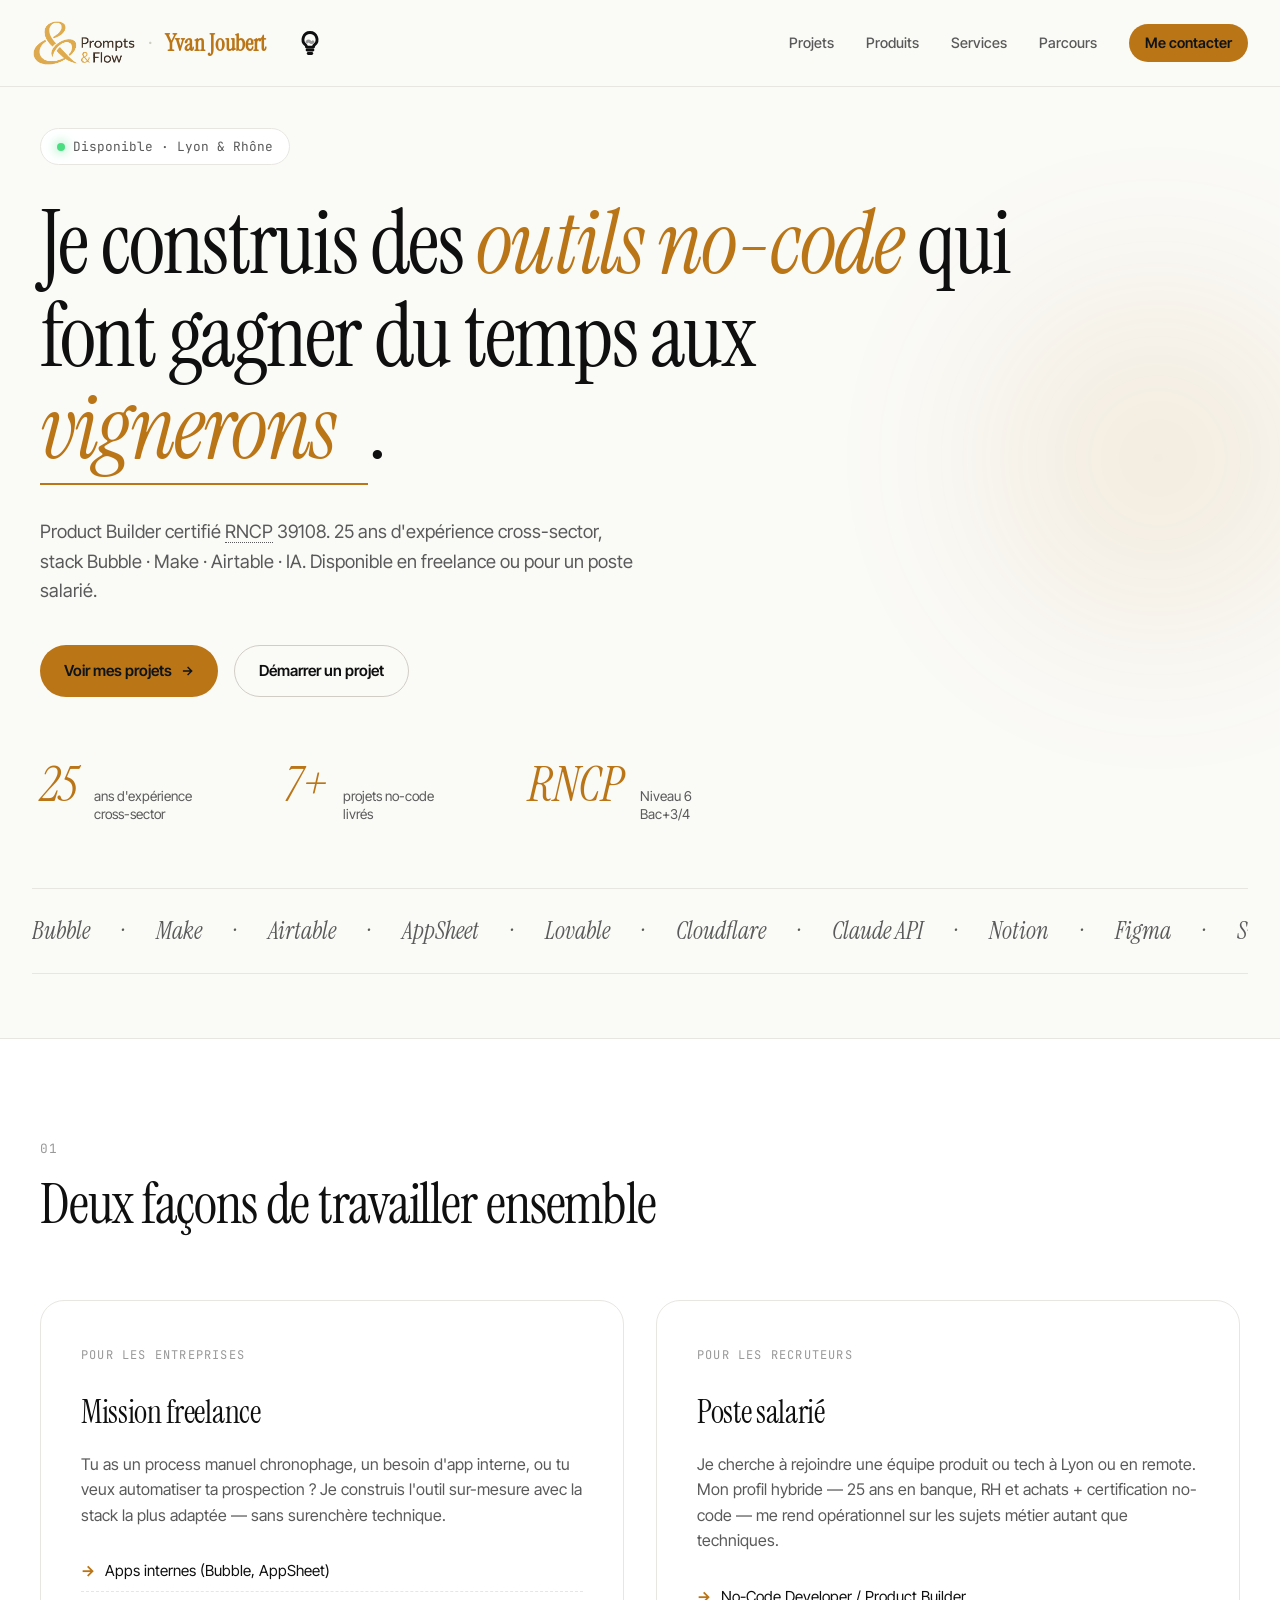
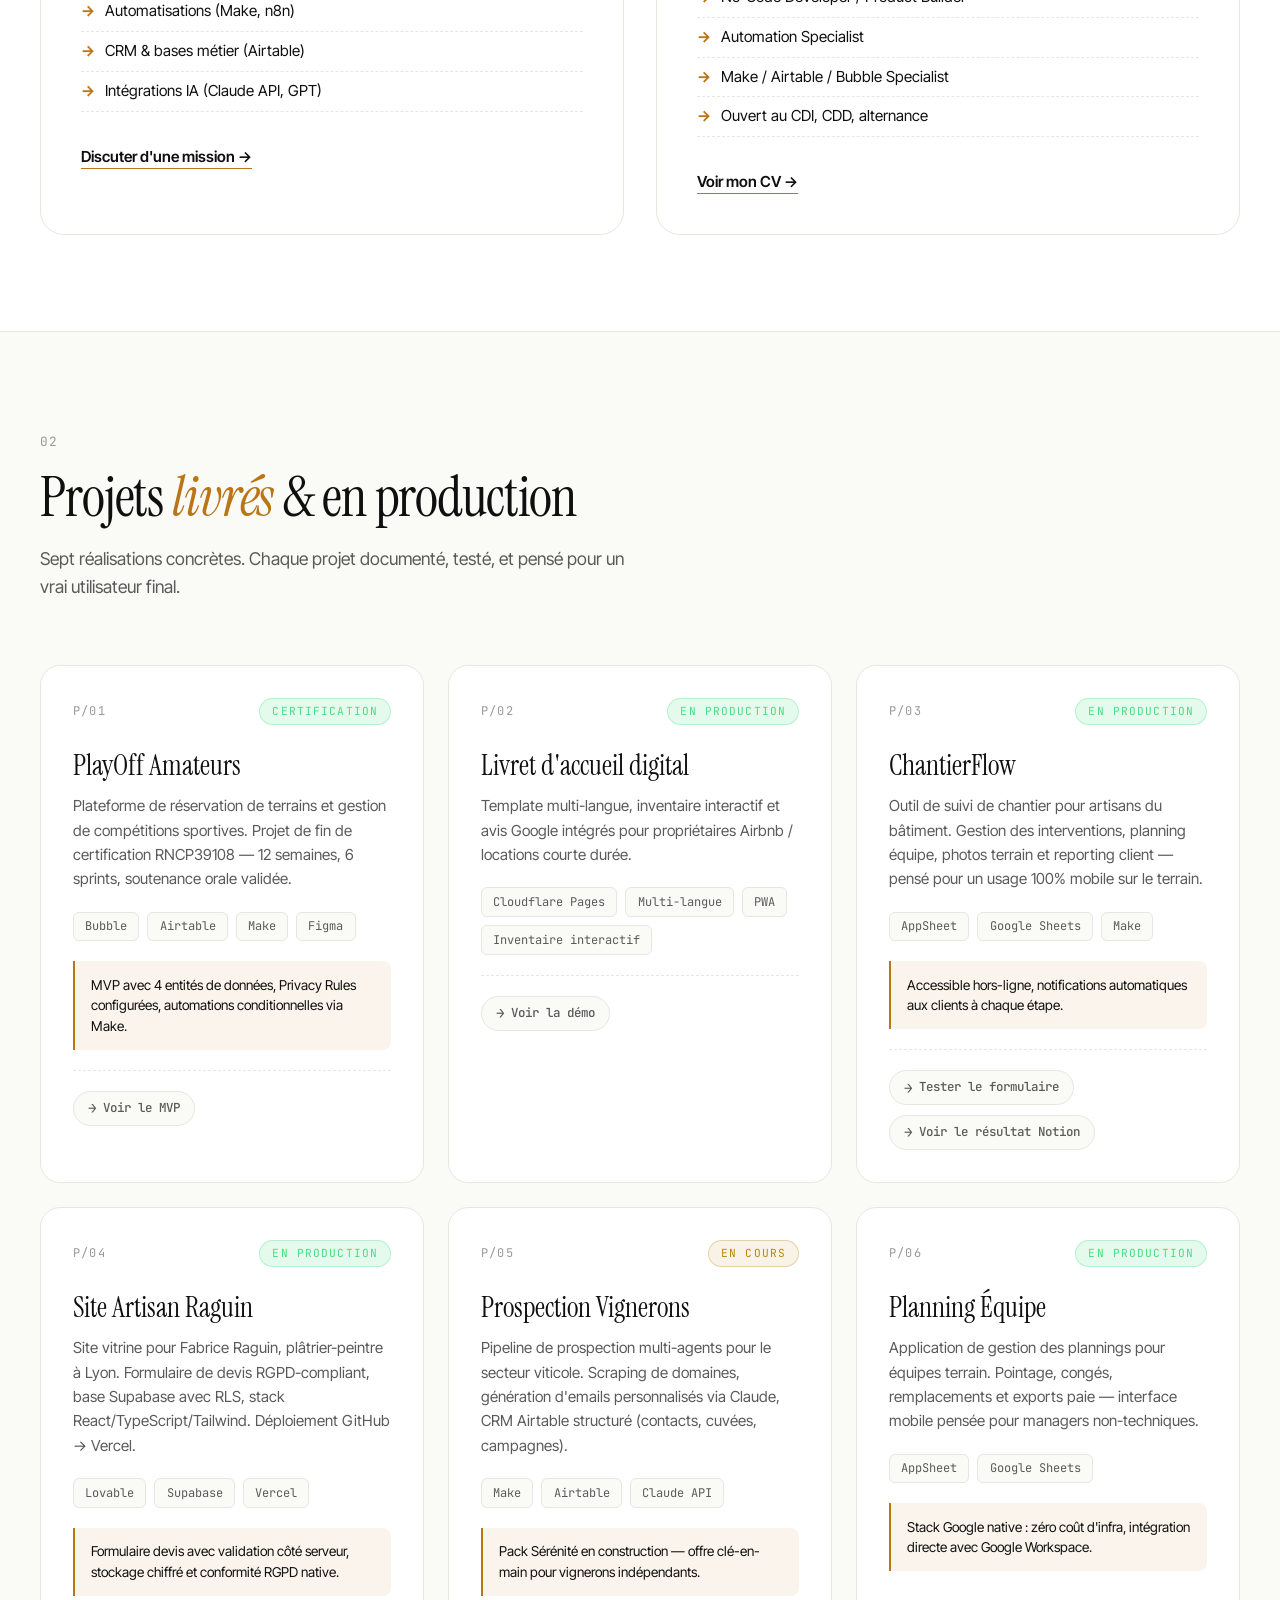
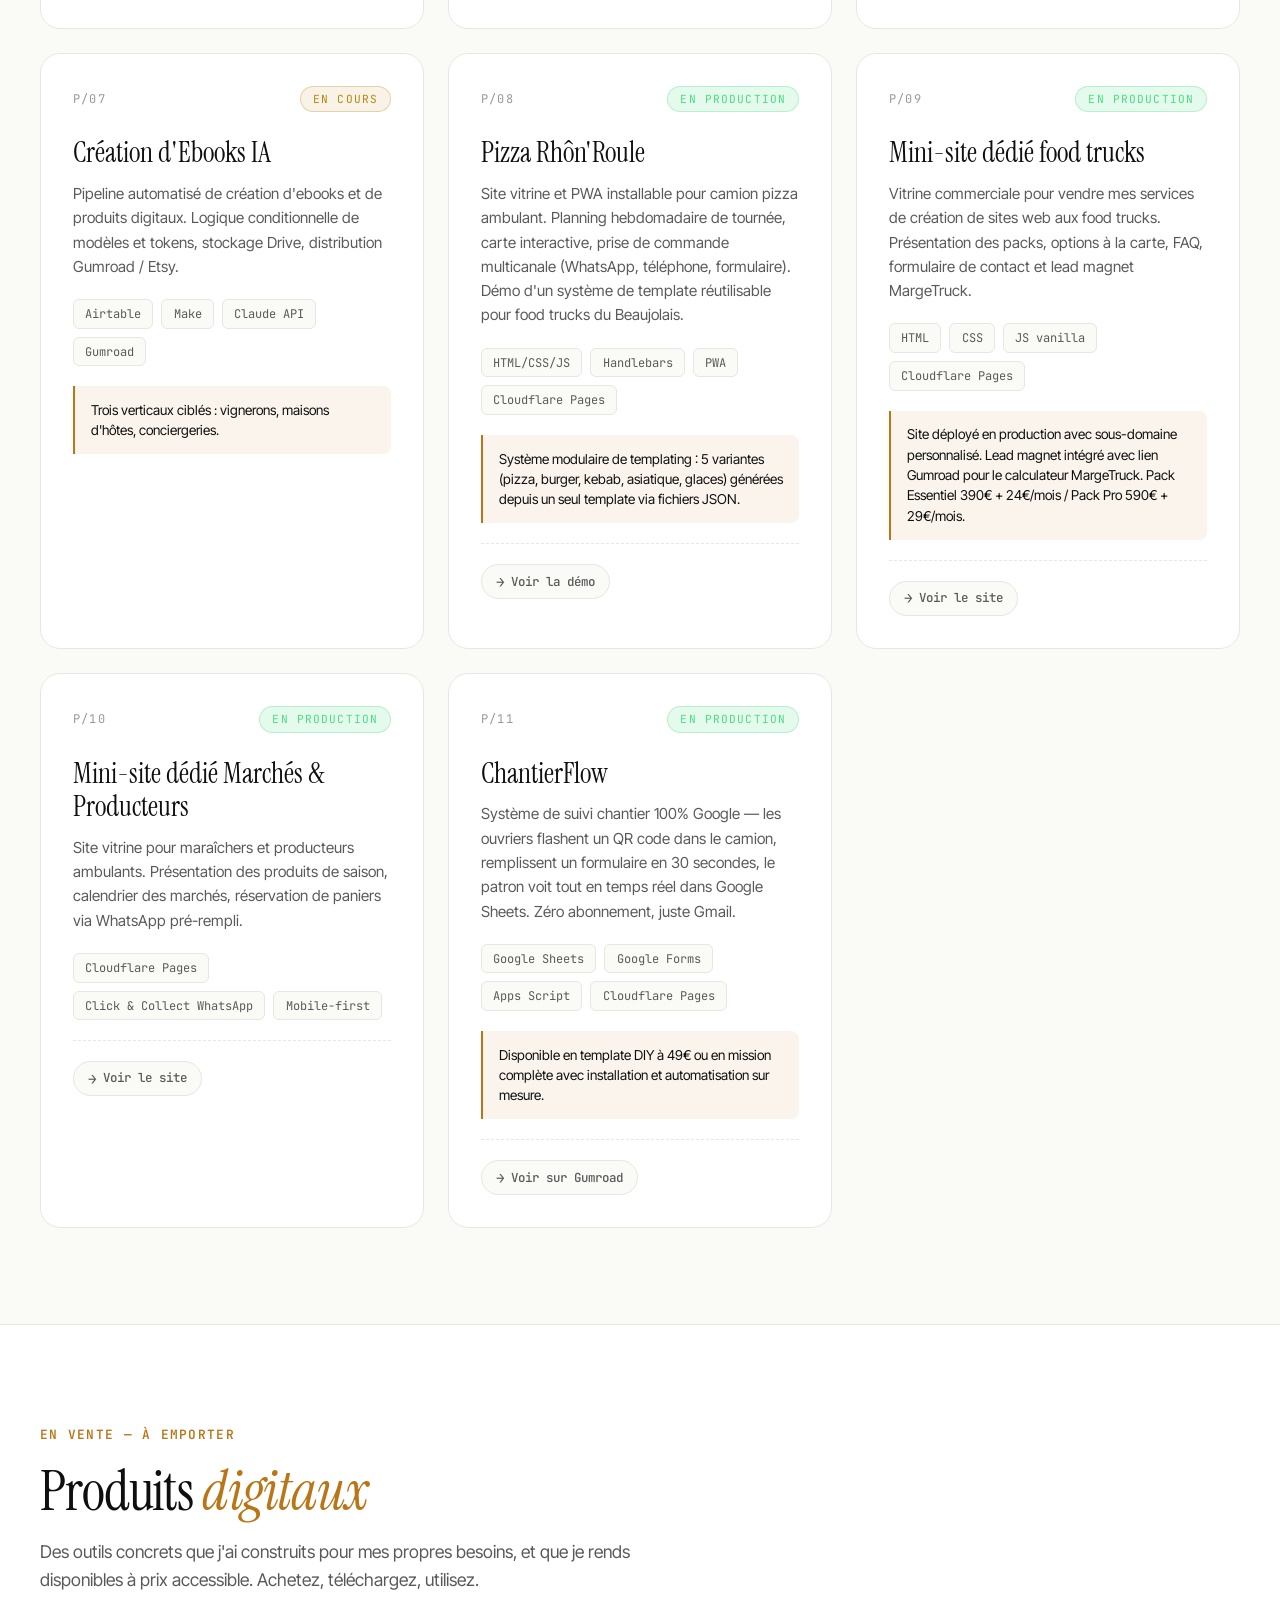
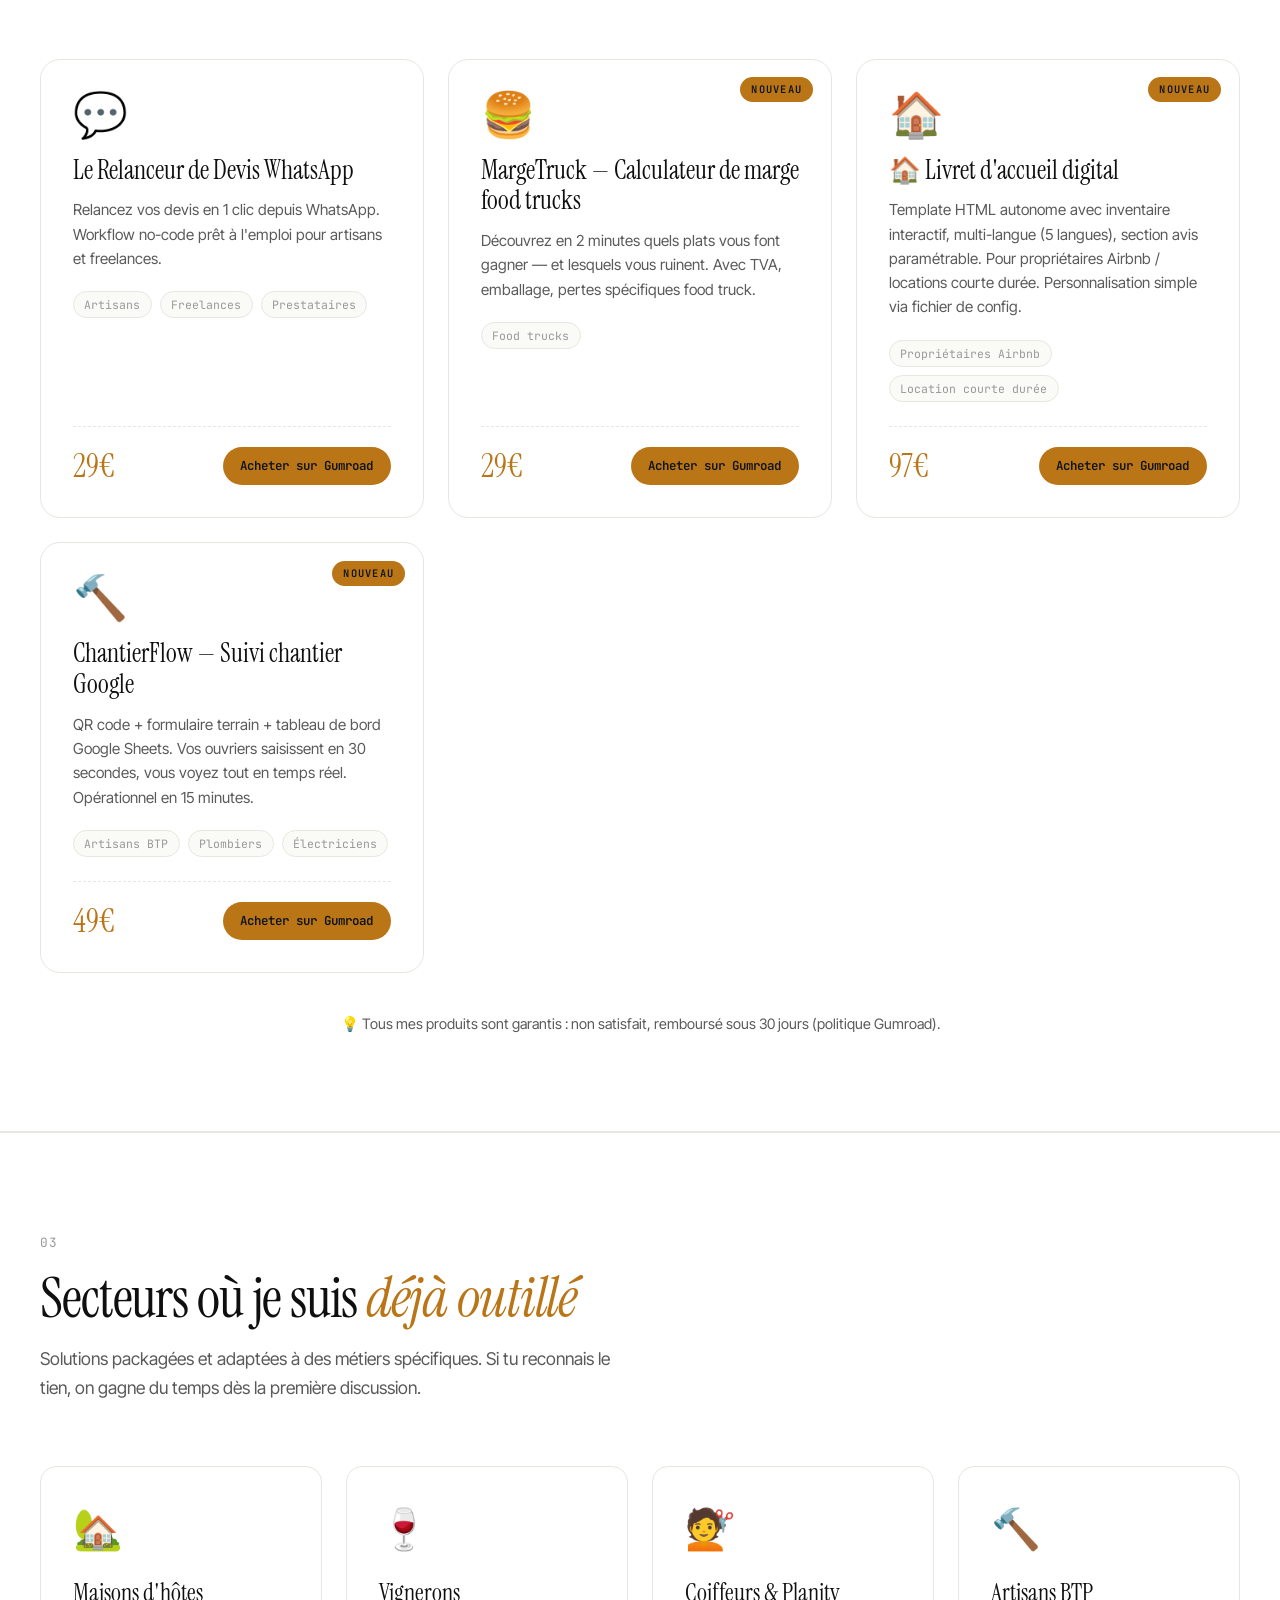
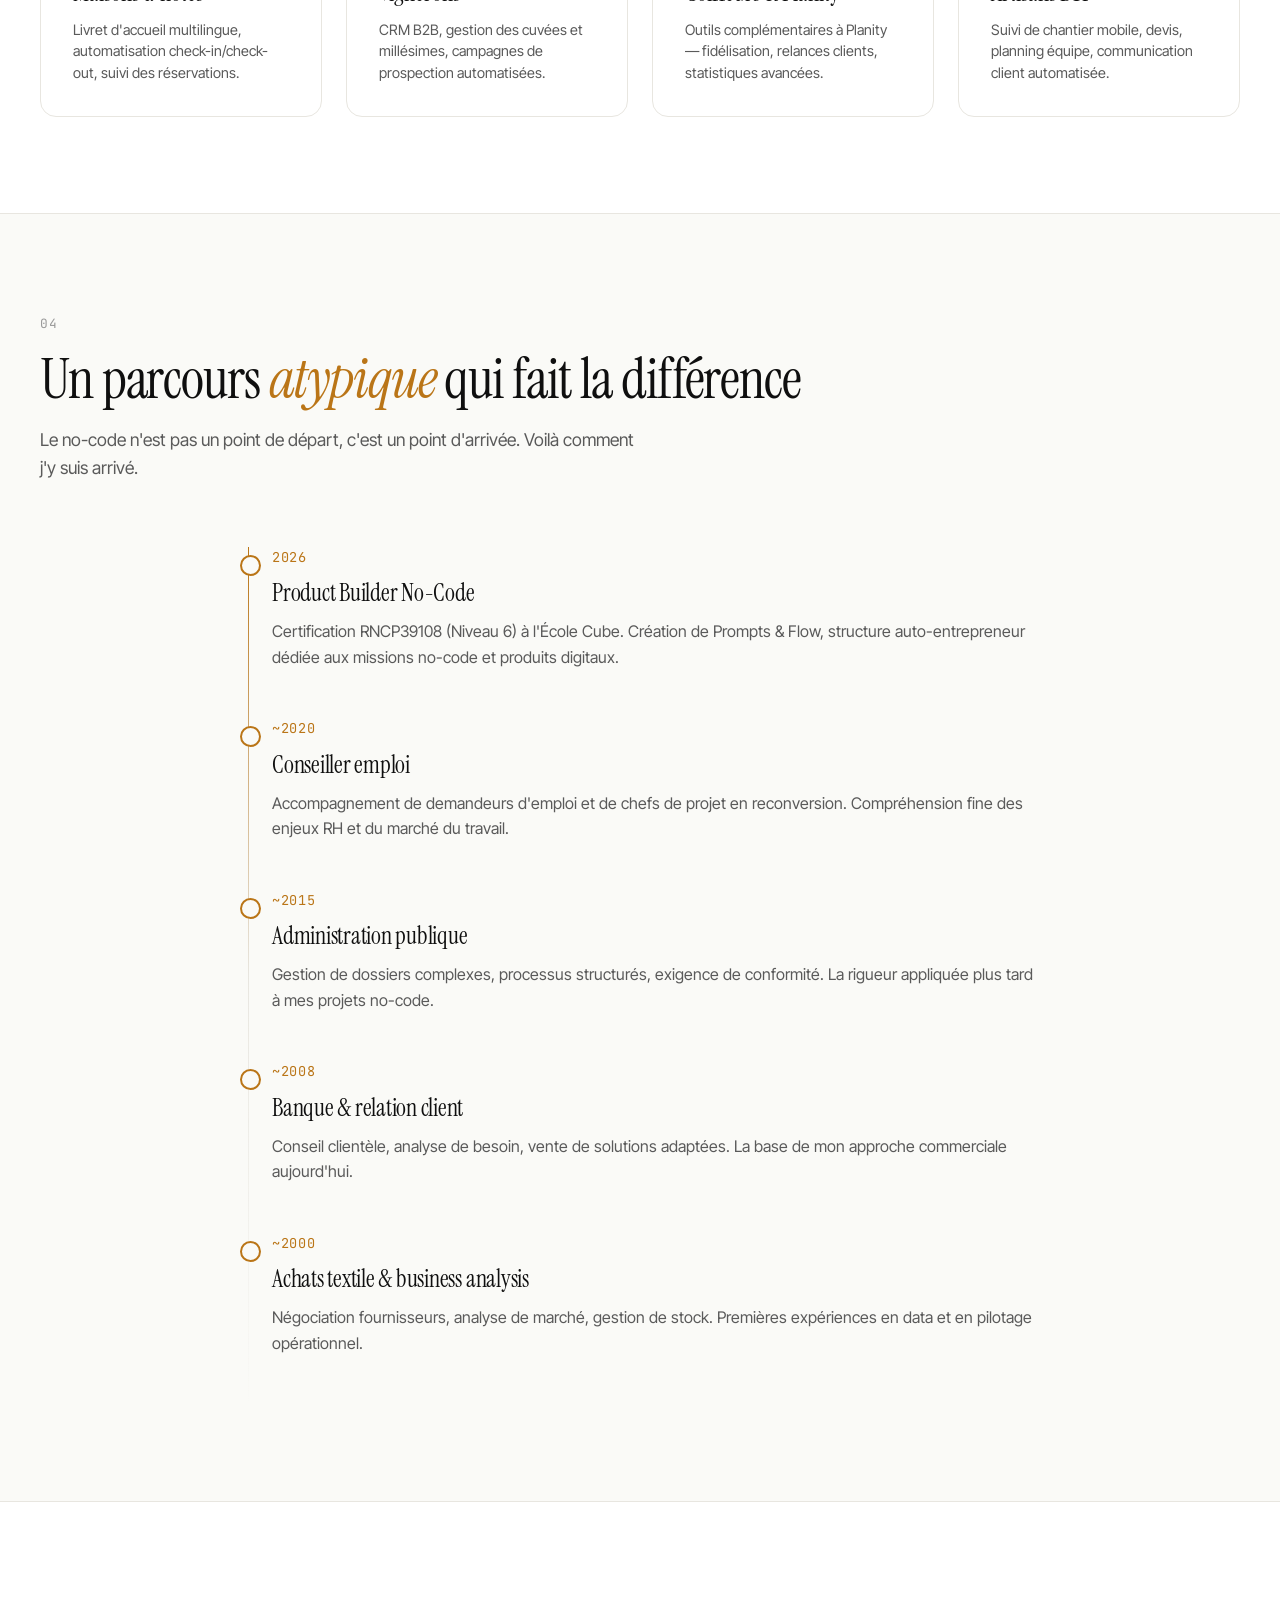
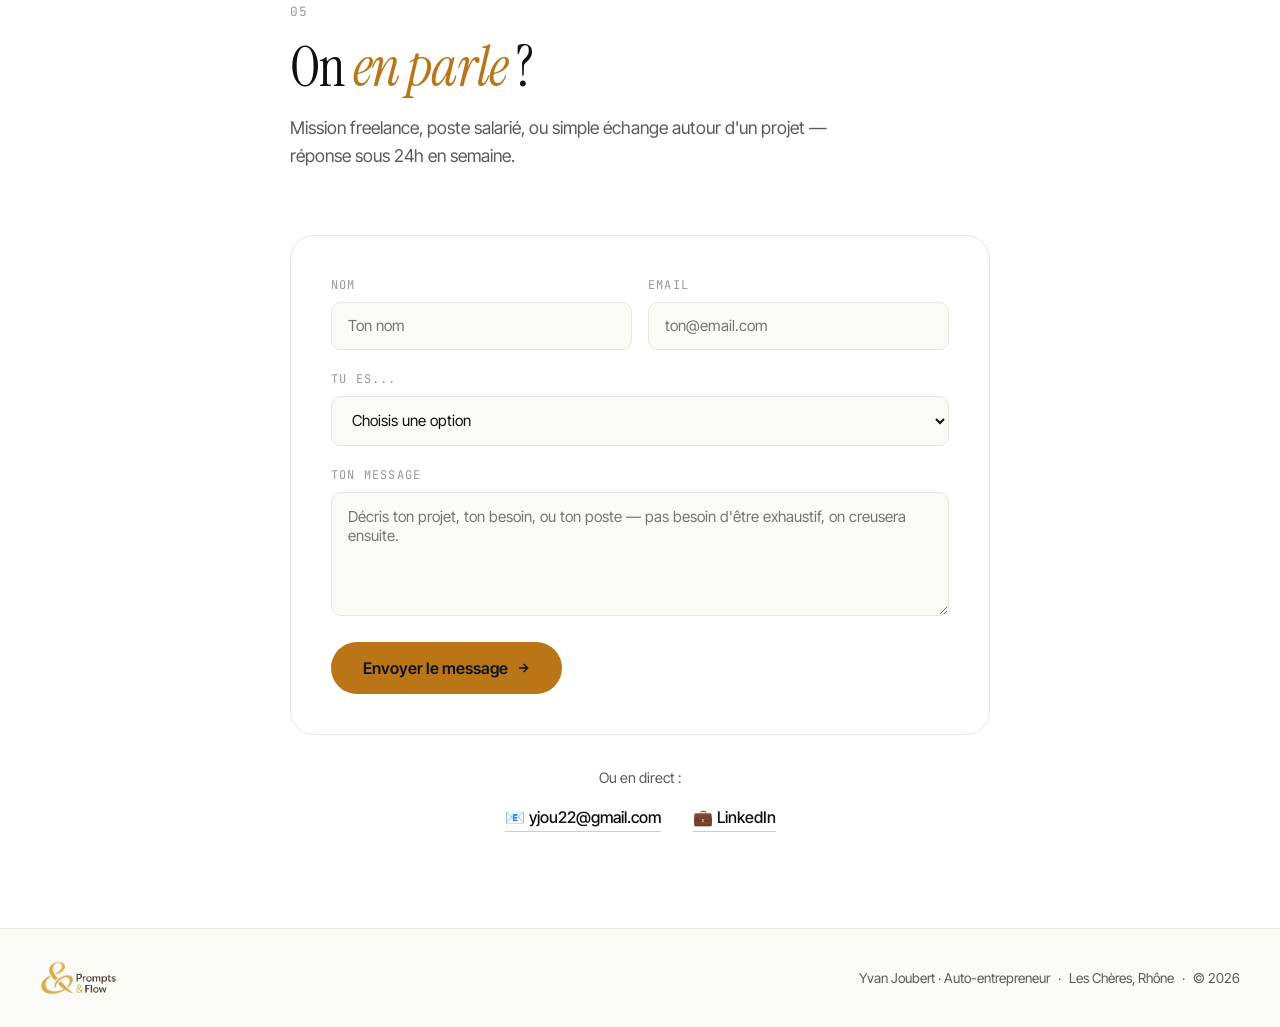
==== index.html @ de0117b7 "Update comment for ChantierFlow template" ====
<!DOCTYPE html>
<html lang="fr" data-theme="dark">
<head>
  <meta charset="UTF-8" />
  <meta name="viewport" content="width=device-width, initial-scale=1.0" />
  <title>Yvan Joubert · Product Builder No-Code · Lyon</title>
  <meta name="description" content="Yvan Joubert, Product Builder No-Code à Lyon. Je construis des outils sur-mesure avec Bubble, Make, Airtable et IA pour les indépendants, maisons d'hôtes, vignerons et coiffeurs. Disponible en freelance ou pour un poste salarié." />
  <meta name="keywords" content="no-code, no code, Lyon, freelance, Bubble, Make, Airtable, AppSheet, automatisation, product builder, Yvan Joubert, Prompts and Flow" />
  <meta name="author" content="Yvan Joubert" />
  <link rel="canonical" href="https://promptsandflow.com/" />

  <!-- Open Graph -->
  <meta property="og:title" content="Yvan Joubert · Product Builder No-Code · Lyon" />
  <meta property="og:description" content="Je construis des outils sur-mesure pour automatiser ton activité. Bubble, Make, Airtable, IA. Disponible à Lyon." />
  <meta property="og:type" content="website" />
  <meta property="og:url" content="https://promptsandflow.com/" />
  <meta property="og:locale" content="fr_FR" />

  <!-- Twitter Card -->
  <meta name="twitter:card" content="summary_large_image" />
  <meta name="twitter:title" content="Yvan Joubert · Product Builder No-Code" />
  <meta name="twitter:description" content="Outils sur-mesure no-code pour indépendants et PME. Lyon." />

  <!-- Favicon -->
  <link rel="icon" type="image/png" sizes="32x32" href="images/logos/favicon-32.png?v=20260609-2" />
  <link rel="icon" type="image/png" sizes="16x16" href="images/logos/favicon-16.png?v=20260609-2" />
  <link rel="apple-touch-icon" sizes="180x180" href="images/logos/favicon-180.png?v=20260609-2" />

  <!-- Fonts -->
  <link rel="preconnect" href="https://fonts.googleapis.com" />
  <link rel="preconnect" href="https://fonts.gstatic.com" crossorigin />
  <link href="https://fonts.googleapis.com/css2?family=Instrument+Serif:ital@0;1&family=Inter+Tight:wght@400;500;600;700;800&family=JetBrains+Mono:wght@400;500&display=swap" rel="stylesheet" />

  <!-- Schema.org structured data -->
  <script type="application/ld+json">
  {
    "@context": "https://schema.org",
    "@type": "Person",
    "name": "Yvan Joubert",
    "jobTitle": "Product Builder No-Code",
    "url": "https://promptsandflow.com",
    "address": {
      "@type": "PostalAddress",
      "addressLocality": "Les Chères",
      "addressRegion": "Rhône",
      "addressCountry": "FR"
    },
    "knowsAbout": ["No-code", "Bubble", "Make", "Airtable", "AppSheet", "Automatisation", "IA"],
    "worksFor": {
      "@type": "Organization",
      "name": "Prompts & Flow"
    }
  }
  </script>

  <link rel="stylesheet" href="styles.css?v=20260609-3" />
  <meta name="google-site-verification" content="iPtJjj0gyrvJUyJqYyPFgoODnZs7n_iYqDgCiWMfbYY" />

  <!-- Cloudflare Web Analytics --><script defer src='https://static.cloudflareinsights.com/beacon.min.js' data-cf-beacon='{"token": "6bfe361a2c0a48168dabe4ed0a0cc688"}'></script><!-- End Cloudflare Web Analytics -->
</head>
<body>
  <!-- Navigation -->
  <nav class="nav">
    <div class="nav-left">
      <a href="/" class="nav-logo" aria-label="Prompts &amp; Flow — accueil">
        <img src="images/logos/logo-header-dark.png?v=20260609-2" class="logo-img logo-dark" alt="Prompts &amp; Flow" width="394" height="175" />
        <img src="images/logos/logo-header-light.png?v=20260609-2" class="logo-img logo-light" alt="Prompts &amp; Flow" width="393" height="174" />
      </a>
      <span class="nav-sep" aria-hidden="true">·</span>
      <span class="nav-name">Yvan Joubert</span>
      <button class="theme-toggle" id="themeToggle" role="switch" aria-label="Basculer thème clair/sombre">
        <svg class="icon-bulb" width="28" height="28" viewBox="0 0 24 24" fill="none" stroke="currentColor" stroke-width="2.5" stroke-linecap="round" stroke-linejoin="round">
          <path d="M12 3a6 6 0 0 0-3.8 10.65c.5.42.8 1.02.8 1.65v.2h6v-.2c0-.63.3-1.23.8-1.65A6 6 0 0 0 12 3Z"/>
          <path class="bulb-filament" d="M9.5 11c.7-.9 1.6-.9 2.5 0s1.8.9 2.5 0"/>
          <line x1="9.5" y1="18" x2="14.5" y2="18"/>
          <line x1="10.5" y1="21" x2="13.5" y2="21"/>
        </svg>
      </button>
    </div>
    <div class="nav-links">
      <a href="#projets">Projets</a>
      <a href="#produits">Produits</a>
      <a href="#services">Services</a>
      <a href="#parcours">Parcours</a>
      <a href="#contact" class="nav-cta"><span class="cta-full">Me contacter</span><span class="cta-short">Contact</span></a>
    </div>
  </nav>

  <!-- HERO -->
  <header class="hero">
    <div class="hero-grid">
      <div class="hero-meta">
        <span class="status-dot"></span>
        <span>Disponible · Lyon &amp; Rhône</span>
      </div>

      <h1 class="hero-title">
        Je construis des <em>outils no-code</em> qui font gagner du temps aux <span class="hero-rotate" id="heroRotate">indépendants</span>.
      </h1>

      <p class="hero-sub">
        Product Builder certifié <abbr title="Répertoire National des Certifications Professionnelles">RNCP</abbr> 39108. 25 ans d'expérience cross-sector, stack Bubble · Make · Airtable · IA. Disponible en freelance ou pour un poste salarié.
      </p>

      <div class="hero-cta">
        <a href="#projets" class="btn btn-primary">
          Voir mes projets
          <svg width="14" height="14" viewBox="0 0 24 24" fill="none" stroke="currentColor" stroke-width="2.5"><path d="M5 12h14M13 5l7 7-7 7"/></svg>
        </a>
        <a href="#contact" class="btn btn-ghost">Démarrer un projet</a>
      </div>

      <div class="hero-stats">
        <div class="stat">
          <div class="stat-num">25</div>
          <div class="stat-label">ans d'expérience<br>cross-sector</div>
        </div>
        <div class="stat">
          <div class="stat-num">7+</div>
          <div class="stat-label">projets no-code<br>livrés</div>
        </div>
        <div class="stat">
          <div class="stat-num">RNCP</div>
          <div class="stat-label">Niveau 6<br>Bac+3/4</div>
        </div>
      </div>
    </div>

    <!-- Marquee de stack -->
    <div class="marquee">
      <div class="marquee-track">
        <span>Bubble</span><span>·</span>
        <span>Make</span><span>·</span>
        <span>Airtable</span><span>·</span>
        <span>AppSheet</span><span>·</span>
        <span>Lovable</span><span>·</span>
        <span>Cloudflare</span><span>·</span>
        <span>Claude API</span><span>·</span>
        <span>Notion</span><span>·</span>
        <span>Figma</span><span>·</span>
        <span>Supabase</span><span>·</span>
        <span>Bubble</span><span>·</span>
        <span>Make</span><span>·</span>
        <span>Airtable</span><span>·</span>
        <span>AppSheet</span><span>·</span>
        <span>Lovable</span><span>·</span>
        <span>Cloudflare</span><span>·</span>
        <span>Claude API</span><span>·</span>
        <span>Notion</span><span>·</span>
      </div>
    </div>
  </header>

  <!-- SERVICES -->
  <section class="services" id="services">
    <div class="section-header">
      <span class="section-num">01</span>
      <h2 class="section-title">Deux façons de travailler ensemble</h2>
    </div>

    <div class="services-grid">
      <article class="service-card">
        <div class="service-tag">Pour les entreprises</div>
        <h3>Mission freelance</h3>
        <p>Tu as un process manuel chronophage, un besoin d'app interne, ou tu veux automatiser ta prospection ? Je construis l'outil sur-mesure avec la stack la plus adaptée — sans surenchère technique.</p>
        <ul class="service-list">
          <li>Apps internes (Bubble, AppSheet)</li>
          <li>Automatisations (Make, n8n)</li>
          <li>CRM &amp; bases métier (Airtable)</li>
          <li>Intégrations IA (Claude API, GPT)</li>
        </ul>
        <a href="#contact" class="service-link">Discuter d'une mission →</a>
      </article>

      <article class="service-card">
        <div class="service-tag">Pour les recruteurs</div>
        <h3>Poste salarié</h3>
        <p>Je cherche à rejoindre une équipe produit ou tech à Lyon ou en remote. Mon profil hybride — 25 ans en banque, RH et achats + certification no-code — me rend opérationnel sur les sujets métier autant que techniques.</p>
        <ul class="service-list">
          <li>No-Code Developer / Product Builder</li>
          <li>Automation Specialist</li>
          <li>Make / Airtable / Bubble Specialist</li>
          <li>Ouvert au CDI, CDD, alternance</li>
        </ul>
        <a href="cv-yvan-joubert.pdf" target="_blank" rel="noopener" class="service-link">Voir mon CV →</a>
      </article>
    </div>
  </section>

  <!-- PROJETS -->
  <section class="projects" id="projets">
    <div class="section-header">
      <span class="section-num">02</span>
      <h2 class="section-title">Projets <em>livrés</em> &amp; en production</h2>
      <p class="section-sub">Sept réalisations concrètes. Chaque projet documenté, testé, et pensé pour un vrai utilisateur final.</p>
    </div>

    <div class="projects-grid">
      <!-- PlayOff -->
      <article class="project" id="playoff">
        <div class="project-meta">
          <span class="project-num">P/01</span>
          <span class="project-status status-live">Certification</span>
        </div>
        <h3 class="project-title">PlayOff Amateurs</h3>
        <p class="project-desc">Plateforme de réservation de terrains et gestion de compétitions sportives. Projet de fin de certification RNCP39108 — 12 semaines, 6 sprints, soutenance orale validée.</p>
        <div class="project-stack">
          <span>Bubble</span>
          <span>Airtable</span>
          <span>Make</span>
          <span>Figma</span>
        </div>
        <div class="project-highlight">
          MVP avec 4 entités de données, Privacy Rules configurées, automations conditionnelles via Make.
        </div>
        <div class="project-actions">
          <a href="https://poa-43134.bubbleapps.io/version-test/poa_home_location_terrains" target="_blank" rel="noopener" class="project-cta">
            <span class="project-cta-arrow">→</span> Voir le MVP
          </a>
        </div>
      </article>

      <!-- Livret -->
      <article class="project" id="livret">
        <div class="project-meta">
          <span class="project-num">P/02</span>
          <span class="project-status status-live">En production</span>
        </div>
        <h3 class="project-title">Livret d'accueil digital</h3>
        <p class="project-desc">Template multi-langue, inventaire interactif et avis Google intégrés pour propriétaires Airbnb / locations courte durée.</p>
        <div class="project-stack">
          <span>Cloudflare Pages</span>
          <span>Multi-langue</span>
          <span>PWA</span>
          <span>Inventaire interactif</span>
        </div>
        <div class="project-actions">
          <a href="https://livret-prompts-and-flow.pages.dev" target="_blank" rel="noopener" class="project-cta">
            <span class="project-cta-arrow">→</span> Voir la démo
          </a>
        </div>
      </article>

      <!-- ChantierFlow -->
      <article class="project" id="chantierflow">
        <div class="project-meta">
          <span class="project-num">P/03</span>
          <span class="project-status status-live">En production</span>
        </div>
        <h3 class="project-title">ChantierFlow</h3>
        <p class="project-desc">Outil de suivi de chantier pour artisans du bâtiment. Gestion des interventions, planning équipe, photos terrain et reporting client — pensé pour un usage 100% mobile sur le terrain.</p>
        <div class="project-stack">
          <span>AppSheet</span>
          <span>Google Sheets</span>
          <span>Make</span>
        </div>
        <div class="project-highlight">
          Accessible hors-ligne, notifications automatiques aux clients à chaque étape.
        </div>
        <div class="project-actions">
          <a href="https://chantier-gestion-v1.pages.dev/" target="_blank" rel="noopener" class="project-cta">
            <span class="project-cta-arrow">→</span> Tester le formulaire
          </a>
          <a href="https://navy-hound-e0c.notion.site/3587918620d48022afd2f3944962e61e?v=3587918620d480ccb851000cd1af4b8f" target="_blank" rel="noopener" class="project-cta">
            <span class="project-cta-arrow">→</span> Voir le résultat Notion
          </a>
        </div>
      </article>

      <!-- Site Fabrice -->
      <article class="project">
        <div class="project-meta">
          <span class="project-num">P/04</span>
          <span class="project-status status-live">En production</span>
        </div>
        <h3 class="project-title">Site Artisan Raguin</h3>
        <p class="project-desc">Site vitrine pour Fabrice Raguin, plâtrier-peintre à Lyon. Formulaire de devis RGPD-compliant, base Supabase avec RLS, stack React/TypeScript/Tailwind. Déploiement GitHub → Vercel.</p>
        <div class="project-stack">
          <span>Lovable</span>
          <span>Supabase</span>
          <span>Vercel</span>
        </div>
        <div class="project-highlight">
          Formulaire devis avec validation côté serveur, stockage chiffré et conformité RGPD native.
        </div>
      </article>

      <!-- Vignerons -->
      <article class="project">
        <div class="project-meta">
          <span class="project-num">P/05</span>
          <span class="project-status status-progress">En cours</span>
        </div>
        <h3 class="project-title">Prospection Vignerons</h3>
        <p class="project-desc">Pipeline de prospection multi-agents pour le secteur viticole. Scraping de domaines, génération d'emails personnalisés via Claude, CRM Airtable structuré (contacts, cuvées, campagnes).</p>
        <div class="project-stack">
          <span>Make</span>
          <span>Airtable</span>
          <span>Claude API</span>
        </div>
        <div class="project-highlight">
          Pack Sérénité en construction — offre clé-en-main pour vignerons indépendants.
        </div>
      </article>

      <!-- Planning équipe -->
      <article class="project">
        <div class="project-meta">
          <span class="project-num">P/06</span>
          <span class="project-status status-live">En production</span>
        </div>
        <h3 class="project-title">Planning Équipe</h3>
        <p class="project-desc">Application de gestion des plannings pour équipes terrain. Pointage, congés, remplacements et exports paie — interface mobile pensée pour managers non-techniques.</p>
        <div class="project-stack">
          <span>AppSheet</span>
          <span>Google Sheets</span>
        </div>
        <div class="project-highlight">
          Stack Google native : zéro coût d'infra, intégration directe avec Google Workspace.
        </div>
      </article>

      <!-- Ebooks -->
      <article class="project">
        <div class="project-meta">
          <span class="project-num">P/07</span>
          <span class="project-status status-progress">En cours</span>
        </div>
        <h3 class="project-title">Création d'Ebooks IA</h3>
        <p class="project-desc">Pipeline automatisé de création d'ebooks et de produits digitaux. Logique conditionnelle de modèles et tokens, stockage Drive, distribution Gumroad / Etsy.</p>
        <div class="project-stack">
          <span>Airtable</span>
          <span>Make</span>
          <span>Claude API</span>
          <span>Gumroad</span>
        </div>
        <div class="project-highlight">
          Trois verticaux ciblés : vignerons, maisons d'hôtes, conciergeries.
        </div>
      </article>

      <!-- Pizza Rhôn'Roule -->
      <article class="project">
        <div class="project-meta">
          <span class="project-num">P/08</span>
          <span class="project-status status-live">En production</span>
        </div>
        <h3 class="project-title">Pizza Rhôn'Roule</h3>
        <p class="project-desc">Site vitrine et PWA installable pour camion pizza ambulant. Planning hebdomadaire de tournée, carte interactive, prise de commande multicanale (WhatsApp, téléphone, formulaire). Démo d'un système de template réutilisable pour food trucks du Beaujolais.</p>
        <div class="project-stack">
          <span>HTML/CSS/JS</span>
          <span>Handlebars</span>
          <span>PWA</span>
          <span>Cloudflare Pages</span>
        </div>
        <div class="project-highlight">
          Système modulaire de templating : 5 variantes (pizza, burger, kebab, asiatique, glaces) générées depuis un seul template via fichiers JSON.
        </div>
        <div class="project-actions">
          <a href="https://pizza-rhonroule.pages.dev" target="_blank" rel="noopener" class="project-cta">
            <span class="project-cta-arrow">→</span> Voir la démo
          </a>
        </div>
      </article>

      <!-- Mini-site food trucks -->
      <article class="project">
        <div class="project-meta">
          <span class="project-num">P/09</span>
          <span class="project-status status-live">En production</span>
        </div>
        <h3 class="project-title">Mini-site dédié food trucks</h3>
        <p class="project-desc">Vitrine commerciale pour vendre mes services de création de sites web aux food trucks. Présentation des packs, options à la carte, FAQ, formulaire de contact et lead magnet MargeTruck.</p>
        <div class="project-stack">
          <span>HTML</span>
          <span>CSS</span>
          <span>JS vanilla</span>
          <span>Cloudflare Pages</span>
        </div>
        <div class="project-highlight">
          Site déployé en production avec sous-domaine personnalisé. Lead magnet intégré avec lien Gumroad pour le calculateur MargeTruck. Pack Essentiel 390€ + 24€/mois / Pack Pro 590€ + 29€/mois.
        </div>
        <div class="project-actions">
          <a href="https://foodtrucks.promptsandflow.com" target="_blank" rel="noopener" class="project-cta">
            <span class="project-cta-arrow">→</span> Voir le site
          </a>
        </div>
      </article>

      <!-- Mini-site Marchés -->
      <article class="project">
        <div class="project-meta">
          <span class="project-num">P/10</span>
          <span class="project-status status-live">En production</span>
        </div>
        <h3 class="project-title">Mini-site dédié Marchés &amp; Producteurs</h3>
        <p class="project-desc">Site vitrine pour maraîchers et producteurs ambulants. Présentation des produits de saison, calendrier des marchés, réservation de paniers via WhatsApp pré-rempli.</p>
        <div class="project-stack">
          <span>Cloudflare Pages</span>
          <span>Click &amp; Collect WhatsApp</span>
          <span>Mobile-first</span>
        </div>
        <div class="project-actions">
          <a href="https://marches.promptsandflow.com" target="_blank" rel="noopener" class="project-cta">
            <span class="project-cta-arrow">→</span> Voir le site
          </a>
        </div>
      </article>
      
    <!-- ChantierFlow - Template Google -->
    <article class="project">
      <div class="project-meta">
        <span class="project-num">P/11</span>
        <span class="project-status status-live">En production</span>
      </div>
      <h3 class="project-title">ChantierFlow</h3>
      <p class="project-desc">Système de suivi chantier 100% Google — les ouvriers flashent un QR code dans le camion, remplissent un formulaire en 30 secondes, le patron voit tout en temps réel dans Google Sheets. Zéro abonnement, juste Gmail.</p>
      <div class="project-stack">
        <span>Google Sheets</span>
        <span>Google Forms</span>
        <span>Apps Script</span>
        <span>Cloudflare Pages</span>
      </div>
      <div class="project-highlight">
      Disponible en template DIY à 49€ ou en mission complète avec installation et automatisation sur mesure.
      </div>
      <div class="project-actions">
      <a href="https://yjou.gumroad.com/l/chantierflow" target="_blank" rel="noopener" class="project-cta">
      <span class="project-cta-arrow">→</span> Voir sur Gumroad
      </a>
      </div>
      </article>
    </div>
  </section>

  <!-- PRODUITS DIGITAUX -->
  <section class="products" id="produits">
    <div class="section-header">
      <span class="section-num">EN VENTE — À EMPORTER</span>
      <h2 class="section-title">Produits <em>digitaux</em></h2>
      <p class="section-sub">Des outils concrets que j'ai construits pour mes propres besoins, et que je rends disponibles à prix accessible. Achetez, téléchargez, utilisez.</p>
    </div>

    <div class="products-grid">
      <!-- Relanceur de Devis WhatsApp -->
      <article class="product">
        <div class="product-icon">💬</div>
        <h3 class="product-title">Le Relanceur de Devis WhatsApp</h3>
        <p class="product-desc">Relancez vos devis en 1 clic depuis WhatsApp. Workflow no-code prêt à l'emploi pour artisans et freelances.</p>
        <div class="product-tags">
          <span>Artisans</span>
          <span>Freelances</span>
          <span>Prestataires</span>
        </div>
        <div class="product-footer">
          <span class="product-price">29€</span>
          <a href="https://yjou.gumroad.com/l/kiyngo" target="_blank" rel="noopener" class="product-cta">Acheter sur Gumroad</a>
        </div>
      </article>

      <!-- MargeTruck -->
      <article class="product">
        <span class="product-badge">NOUVEAU</span>
        <div class="product-icon">🍔</div>
        <h3 class="product-title">MargeTruck — Calculateur de marge food trucks</h3>
        <p class="product-desc">Découvrez en 2 minutes quels plats vous font gagner — et lesquels vous ruinent. Avec TVA, emballage, pertes spécifiques food truck.</p>
        <div class="product-tags">
          <span>Food trucks</span>
        </div>
        <div class="product-footer">
          <span class="product-price">29€</span>
          <a href="https://yjou.gumroad.com/l/cumtez" target="_blank" rel="noopener" class="product-cta">Acheter sur Gumroad</a>
        </div>
      </article>

      <!-- Livret d'accueil digital -->
      <article class="product">
        <span class="product-badge">Nouveau</span>
        <div class="product-icon">🏠</div>
        <h3 class="product-title">🏠 Livret d'accueil digital</h3>
        <p class="product-desc">Template HTML autonome avec inventaire interactif, multi-langue (5 langues), section avis paramétrable. Pour propriétaires Airbnb / locations courte durée. Personnalisation simple via fichier de config.</p>
        <div class="product-tags">
          <span>Propriétaires Airbnb</span>
          <span>Location courte durée</span>
        </div>
        <div class="product-footer">
          <span class="product-price">97€</span>
          <a href="https://yjou.gumroad.com/l/livret-accueil-digital" target="_blank" rel="noopener" class="product-cta">Acheter sur Gumroad</a>
        </div>
      </article>
      
    <!-- ChantierFlow produit -->
    <article class="product">
      <span class="product-badge">NOUVEAU</span>
      <div class="product-icon">🔨</div>
      <h3 class="product-title">ChantierFlow — Suivi chantier Google</h3>
      <p class="product-desc">QR code + formulaire terrain + tableau de bord Google Sheets. Vos ouvriers saisissent en 30 secondes, vous voyez tout en temps réel. Opérationnel en 15 minutes.</p>
      <div class="product-tags">
        <span>Artisans BTP</span>
        <span>Plombiers</span>
        <span>Électriciens</span>
      </div>
      <div class="product-footer">
      <span class="product-price">49€</span>
      <a href="https://yjou.gumroad.com/l/chantierflow" target="_blank" rel="noopener" class="product-cta">Acheter sur Gumroad</a>
     </div>
   </article>
    </div>

    <p class="products-guarantee">💡 Tous mes produits sont garantis : non satisfait, remboursé sous 30 jours (politique Gumroad).</p>
  </section>

  <!-- VERTICAUX -->
  <section class="verticals">
    <div class="section-header">
      <span class="section-num">03</span>
      <h2 class="section-title">Secteurs où je suis <em>déjà outillé</em></h2>
      <p class="section-sub">Solutions packagées et adaptées à des métiers spécifiques. Si tu reconnais le tien, on gagne du temps dès la première discussion.</p>
    </div>

    <div class="verticals-grid">
      <div class="vertical">
        <div class="vertical-icon">🏡</div>
        <h3>Maisons d'hôtes</h3>
        <p>Livret d'accueil multilingue, automatisation check-in/check-out, suivi des réservations.</p>
      </div>
      <div class="vertical">
        <div class="vertical-icon">🍷</div>
        <h3>Vignerons</h3>
        <p>CRM B2B, gestion des cuvées et millésimes, campagnes de prospection automatisées.</p>
      </div>
      <div class="vertical">
        <div class="vertical-icon">💇</div>
        <h3>Coiffeurs &amp; Planity</h3>
        <p>Outils complémentaires à Planity — fidélisation, relances clients, statistiques avancées.</p>
      </div>
      <div class="vertical">
        <div class="vertical-icon">🔨</div>
        <h3>Artisans BTP</h3>
        <p>Suivi de chantier mobile, devis, planning équipe, communication client automatisée.</p>
      </div>
    </div>
  </section>

  <!-- PARCOURS -->
  <section class="parcours" id="parcours">
    <div class="section-header">
      <span class="section-num">04</span>
      <h2 class="section-title">Un parcours <em>atypique</em> qui fait la différence</h2>
      <p class="section-sub">Le no-code n'est pas un point de départ, c'est un point d'arrivée. Voilà comment j'y suis arrivé.</p>
    </div>

    <div class="timeline">
      <div class="timeline-item">
        <div class="timeline-year">2026</div>
        <div class="timeline-content">
          <h4>Product Builder No-Code</h4>
          <p>Certification RNCP39108 (Niveau 6) à l'École Cube. Création de Prompts &amp; Flow, structure auto-entrepreneur dédiée aux missions no-code et produits digitaux.</p>
        </div>
      </div>
      <div class="timeline-item">
        <div class="timeline-year">~2020</div>
        <div class="timeline-content">
          <h4>Conseiller emploi</h4>
          <p>Accompagnement de demandeurs d'emploi et de chefs de projet en reconversion. Compréhension fine des enjeux RH et du marché du travail.</p>
        </div>
      </div>
      <div class="timeline-item">
        <div class="timeline-year">~2015</div>
        <div class="timeline-content">
          <h4>Administration publique</h4>
          <p>Gestion de dossiers complexes, processus structurés, exigence de conformité. La rigueur appliquée plus tard à mes projets no-code.</p>
        </div>
      </div>
      <div class="timeline-item">
        <div class="timeline-year">~2008</div>
        <div class="timeline-content">
          <h4>Banque &amp; relation client</h4>
          <p>Conseil clientèle, analyse de besoin, vente de solutions adaptées. La base de mon approche commerciale aujourd'hui.</p>
        </div>
      </div>
      <div class="timeline-item">
        <div class="timeline-year">~2000</div>
        <div class="timeline-content">
          <h4>Achats textile &amp; business analysis</h4>
          <p>Négociation fournisseurs, analyse de marché, gestion de stock. Premières expériences en data et en pilotage opérationnel.</p>
        </div>
      </div>
    </div>
  </section>

  <!-- CONTACT -->
  <section class="contact" id="contact">
    <div class="contact-inner">
      <div class="section-header">
        <span class="section-num">05</span>
        <h2 class="section-title">On <em>en parle</em> ?</h2>
        <p class="section-sub">Mission freelance, poste salarié, ou simple échange autour d'un projet — réponse sous 24h en semaine.</p>
      </div>

      <form class="contact-form" id="contactForm" action="https://formspree.io/f/mgodpnbz" method="POST">
        <div class="form-row">
          <label class="form-field">
            <span>Nom</span>
            <input type="text" name="name" required placeholder="Ton nom" />
          </label>
          <label class="form-field">
            <span>Email</span>
            <input type="email" name="email" required placeholder="ton@email.com" />
          </label>
        </div>

        <label class="form-field">
          <span>Tu es...</span>
          <select name="profile" required>
            <option value="">Choisis une option</option>
            <option value="entreprise">Une entreprise / un indépendant avec un projet</option>
            <option value="recruteur">Un recruteur / une équipe qui recrute</option>
            <option value="curieux">Un curieux qui veut juste discuter</option>
          </select>
        </label>

        <label class="form-field">
          <span>Ton message</span>
          <textarea name="message" rows="5" required placeholder="Décris ton projet, ton besoin, ou ton poste — pas besoin d'être exhaustif, on creusera ensuite."></textarea>
        </label>

        <button type="submit" class="btn btn-primary btn-lg">
          Envoyer le message
          <svg width="14" height="14" viewBox="0 0 24 24" fill="none" stroke="currentColor" stroke-width="2.5"><path d="M5 12h14M13 5l7 7-7 7"/></svg>
        </button>
      </form>

      <div class="contact-direct">
        <p>Ou en direct :</p>
        <div class="contact-links">
          <a href="mailto:yjou22@gmail.com">📧 yjou22@gmail.com</a>
          <a href="https://www.linkedin.com/in/yvanjoubert" target="_blank" rel="noopener">💼 LinkedIn</a>
        </div>
      </div>
    </div>
  </section>

  <!-- FOOTER -->
  <footer class="footer">
    <div class="footer-inner">
      <div class="footer-logo">
        <img src="images/logos/logo-header-dark.png?v=20260609-2" class="logo-img logo-dark" alt="Prompts &amp; Flow" width="394" height="175" />
        <img src="images/logos/logo-header-light.png?v=20260609-2" class="logo-img logo-light" alt="Prompts &amp; Flow" width="393" height="174" />
      </div>
      <div class="footer-meta">
        <span>Yvan Joubert · Auto-entrepreneur</span>
        <span>·</span>
        <span>Les Chères, Rhône</span>
        <span>·</span>
        <span>© 2026</span>
      </div>
    </div>
  </footer>

  <script src="script.js?v=20260609-2"></script>
</body>
</html>
---- styles.css ----
/* =========================================
   PROMPTS & FLOW - PORTFOLIO STYLESHEET
   Modern editorial × tech aesthetic
   ========================================= */

:root {
  /* Theme: Dark (default) */
  --bg: #0F1419;
  --bg-elevated: #131313;
  --bg-card: #161616;
  --border: #262626;
  --border-strong: #333;
  --text: #f5f5f5;
  --text-muted: #999;
  --text-faint: #666;
  --accent: #EF9F27;
  --accent-hover: #FAC775;
  --accent-light: #FAC775;
  --accent-dark: #BA7517;
  --accent-text: #0a0a0a;
  --noise-opacity: 0.03;
}

[data-theme="light"] {
  --bg: #fafaf7;
  --bg-elevated: #ffffff;
  --bg-card: #ffffff;
  --border: #e8e6e0;
  --border-strong: #d0cdc4;
  --text: #0f0f0f;
  --text-muted: #5a5a5a;
  --text-faint: #999;
  --accent: #BA7517;
  --accent-hover: #854F0B;
  --accent-light: #FAC775;
  --accent-dark: #854F0B;
  --accent-text: #0F1419;
  --noise-opacity: 0.02;
}

* {
  margin: 0;
  padding: 0;
  box-sizing: border-box;
}

html {
  scroll-behavior: smooth;
  scroll-padding-top: 80px;
  overflow-x: hidden;
  width: 100%;
  max-width: 100%;
}

body {
  font-family: 'Inter Tight', -apple-system, sans-serif;
  background: var(--bg);
  color: var(--text);
  line-height: 1.5;
  font-size: 16px;
  -webkit-font-smoothing: antialiased;
  overflow-x: hidden;
  width: 100%;
  max-width: 100%;
  transition: background 0.3s ease, color 0.3s ease;
}

/* Subtle noise texture */
body::before {
  content: '';
  position: fixed;
  inset: 0;
  background-image: url("data:image/svg+xml,%3Csvg viewBox='0 0 200 200' xmlns='http://www.w3.org/2000/svg'%3E%3Cfilter id='n'%3E%3CfeTurbulence type='fractalNoise' baseFrequency='0.9'/%3E%3C/filter%3E%3Crect width='100%25' height='100%25' filter='url(%23n)' opacity='0.5'/%3E%3C/svg%3E");
  opacity: var(--noise-opacity);
  pointer-events: none;
  z-index: 1;
  mix-blend-mode: overlay;
}

/* ============== NAVIGATION ============== */
.nav {
  position: fixed;
  top: 0;
  left: 0;
  right: 0;
  z-index: 100;
  display: flex;
  justify-content: space-between;
  align-items: center;
  gap: 0.5rem;
  padding: 1.25rem 2rem;
  max-width: 100%;
  overflow-x: hidden;
  backdrop-filter: blur(20px);
  background: color-mix(in srgb, var(--bg) 80%, transparent);
  border-bottom: 1px solid var(--border);
}

.nav-left {
  display: flex;
  align-items: center;
  gap: 0.75rem;
}

.nav-logo {
  display: flex;
  align-items: center;
  text-decoration: none;
}

/* Logo image complet : hauteur fixe, largeur auto, swap selon thème */
.logo-img {
  height: 46px;
  width: auto;
  display: block;
}

/* Thème sombre (défaut) : variante texte cream */
.logo-light { display: none; }
.logo-dark { display: block; }

/* Thème clair : variante texte charcoal */
[data-theme="light"] .logo-dark { display: none; }
[data-theme="light"] .logo-light { display: block; }

.nav-sep {
  color: var(--border-strong);
  font-size: 1.2rem;
  line-height: 1;
}

.nav-name {
  font-family: 'Instrument Serif', serif;
  font-size: 1.45rem;
  font-weight: 600;
  color: var(--accent);
  letter-spacing: 0.01em;
  white-space: nowrap;
}

.nav-links {
  display: flex;
  align-items: center;
  gap: 2rem;
}

.nav-links a {
  color: var(--text-muted);
  text-decoration: none;
  font-size: 0.9rem;
  font-weight: 500;
  transition: color 0.2s;
}

.nav-links a:hover {
  color: var(--text);
}

.nav-cta {
  background: var(--accent);
  color: var(--accent-text) !important;
  padding: 0.5rem 1rem;
  border-radius: 100px;
  font-weight: 600 !important;
  white-space: nowrap;
}

/* Libellé CTA : version courte « Contact » réservée au mobile */
.cta-short { display: none; }

.nav-cta:hover {
  background: var(--accent-hover);
  transform: translateY(-1px);
}

/* ============== THEME TOGGLE (AMPOULE) ============== */
.theme-toggle {
  display: flex;
  align-items: center;
  justify-content: center;
  margin-left: 0.75rem;
  padding: 0.35rem;
  border: none;
  background: transparent;
  color: var(--text);
  cursor: pointer;
  line-height: 0;
}

.icon-bulb {
  transition: filter 0.4s ease, transform 0.3s ease;
}

.bulb-filament {
  transition: stroke 0.4s ease;
}

/* Ampoule éteinte (mode light) : contour seul, filament discret */
[data-theme="light"] .bulb-filament {
  stroke: var(--text-faint);
}

/* Ampoule allumée (mode dark) : filament jaune + halo + fade-in au chargement */
[data-theme="dark"] .bulb-filament {
  stroke: #FFD700;
}

[data-theme="dark"] .icon-bulb {
  filter: drop-shadow(0 0 8px rgba(255, 215, 0, 0.6)) drop-shadow(0 0 16px rgba(255, 215, 0, 0.3));
  animation: bulbGlowIn 0.6s ease;
}

/* Pulsation douce au survol */
.theme-toggle:hover .icon-bulb {
  animation: bulbPulse 1.2s ease-in-out infinite;
}

@keyframes bulbGlowIn {
  from { filter: drop-shadow(0 0 0 rgba(255, 215, 0, 0)) drop-shadow(0 0 0 rgba(255, 215, 0, 0)); }
  to   { filter: drop-shadow(0 0 8px rgba(255, 215, 0, 0.6)) drop-shadow(0 0 16px rgba(255, 215, 0, 0.3)); }
}

@keyframes bulbPulse {
  0%, 100% { transform: scale(1); }
  50%      { transform: scale(1.1); }
}

/* ============== HERO ============== */
.hero {
  position: relative;
  padding: 8rem 2rem 4rem;
  min-height: 100vh;
  display: flex;
  flex-direction: column;
  justify-content: center;
  overflow: hidden;
}

.hero::before {
  content: '';
  position: absolute;
  top: 20%;
  right: -10%;
  width: 500px;
  height: 500px;
  background: radial-gradient(circle, var(--accent) 0%, transparent 70%);
  opacity: 0.15;
  filter: blur(80px);
  pointer-events: none;
}

.hero-grid {
  max-width: 1200px;
  margin: 0 auto;
  width: 100%;
  position: relative;
  z-index: 2;
}

.hero-meta {
  display: inline-flex;
  align-items: center;
  gap: 0.5rem;
  font-family: 'JetBrains Mono', monospace;
  font-size: 0.8rem;
  color: var(--text-muted);
  background: var(--bg-card);
  border: 1px solid var(--border);
  padding: 0.5rem 1rem;
  border-radius: 100px;
  margin-bottom: 2rem;
  animation: fadeUp 0.6s ease 0.1s both;
}

.status-dot {
  width: 8px;
  height: 8px;
  border-radius: 50%;
  background: #4ade80;
  box-shadow: 0 0 12px #4ade80;
  animation: pulse 2s infinite;
}

.hero-title {
  font-family: 'Instrument Serif', serif;
  font-size: clamp(2.5rem, 7vw, 5.5rem);
  line-height: 1.05;
  letter-spacing: -0.02em;
  font-weight: 400;
  margin-bottom: 2rem;
  max-width: 1000px;
  overflow-wrap: break-word;
  animation: fadeUp 0.6s ease 0.2s both;
}

.hero-title em {
  font-style: italic;
  color: var(--accent);
  position: relative;
}

.hero-rotate {
  display: inline-block;
  font-style: italic;
  color: var(--accent);
  border-bottom: 2px solid var(--accent);
  padding-bottom: 0.1em;
  min-width: 8ch;
}

.hero-sub {
  font-size: 1.15rem;
  color: var(--text-muted);
  max-width: 600px;
  margin-bottom: 2.5rem;
  line-height: 1.6;
  animation: fadeUp 0.6s ease 0.3s both;
}

.hero-sub abbr {
  text-decoration: none;
  border-bottom: 1px dotted currentColor;
}

.hero-cta {
  display: flex;
  gap: 1rem;
  flex-wrap: wrap;
  margin-bottom: 4rem;
  animation: fadeUp 0.6s ease 0.4s both;
}

.btn {
  display: inline-flex;
  align-items: center;
  gap: 0.5rem;
  padding: 0.85rem 1.5rem;
  border-radius: 100px;
  font-weight: 600;
  font-size: 0.95rem;
  text-decoration: none;
  border: none;
  cursor: pointer;
  transition: all 0.2s;
  font-family: inherit;
}

.btn-primary {
  background: var(--accent);
  color: var(--accent-text);
}

.btn-primary:hover {
  background: var(--accent-hover);
  transform: translateY(-2px);
  box-shadow: 0 10px 30px -10px var(--accent);
}

.btn-ghost {
  background: transparent;
  color: var(--text);
  border: 1px solid var(--border-strong);
}

.btn-ghost:hover {
  border-color: var(--text);
  background: var(--bg-card);
}

.btn-lg {
  padding: 1rem 2rem;
  font-size: 1rem;
}

.hero-stats {
  display: grid;
  grid-template-columns: repeat(auto-fit, minmax(200px, 1fr));
  gap: 2rem;
  max-width: 700px;
  animation: fadeUp 0.6s ease 0.5s both;
}

.stat {
  display: flex;
  align-items: baseline;
  gap: 1rem;
}

.stat-num {
  font-family: 'Instrument Serif', serif;
  font-size: 3rem;
  line-height: 1;
  color: var(--accent);
  font-style: italic;
}

.stat-label {
  font-size: 0.85rem;
  color: var(--text-muted);
  line-height: 1.3;
}

/* Marquee */
.marquee {
  margin-top: 4rem;
  padding: 1.5rem 0;
  border-top: 1px solid var(--border);
  border-bottom: 1px solid var(--border);
  overflow: hidden;
  position: relative;
}

.marquee-track {
  display: flex;
  gap: 2rem;
  white-space: nowrap;
  animation: marquee 30s linear infinite;
  font-family: 'Instrument Serif', serif;
  font-size: 1.5rem;
  color: var(--text-muted);
  font-style: italic;
}

.marquee-track span {
  flex-shrink: 0;
}

@keyframes marquee {
  to { transform: translateX(-50%); }
}

/* ============== SECTIONS COMMON ============== */
section {
  padding: 6rem 2rem;
  position: relative;
  z-index: 2;
}

.section-header {
  max-width: 1200px;
  margin: 0 auto 4rem;
}

.section-num {
  display: inline-block;
  font-family: 'JetBrains Mono', monospace;
  font-size: 0.8rem;
  color: var(--text-faint);
  margin-bottom: 1rem;
  letter-spacing: 0.1em;
}

.section-title {
  font-family: 'Instrument Serif', serif;
  font-size: clamp(2rem, 5vw, 3.5rem);
  line-height: 1.1;
  letter-spacing: -0.02em;
  font-weight: 400;
  margin-bottom: 1rem;
  max-width: 900px;
}

.section-title em {
  font-style: italic;
  color: var(--accent);
}

.section-sub {
  font-size: 1.1rem;
  color: var(--text-muted);
  max-width: 600px;
  line-height: 1.6;
}

/* ============== SERVICES ============== */
.services {
  background: var(--bg-elevated);
  border-top: 1px solid var(--border);
  border-bottom: 1px solid var(--border);
}

.services-grid {
  max-width: 1200px;
  margin: 0 auto;
  display: grid;
  grid-template-columns: repeat(auto-fit, minmax(380px, 1fr));
  gap: 2rem;
}

.service-card {
  background: var(--bg-card);
  border: 1px solid var(--border);
  border-radius: 24px;
  padding: 2.5rem;
  transition: all 0.3s;
  position: relative;
  overflow: hidden;
}

.service-card:hover {
  border-color: var(--accent);
  background: color-mix(in srgb, var(--accent) 4%, var(--bg-card));
  transform: translateY(-4px);
  box-shadow: 0 20px 40px -20px color-mix(in srgb, var(--accent) 25%, transparent);
}

/* Touch (mobile) : le :hover ne se déclenche pas, on simule un état actif au tap */
.service-card:active {
  border-color: var(--accent);
  background: color-mix(in srgb, var(--accent) 4%, var(--bg-card));
  transform: translateY(-2px);
}

.service-tag {
  display: inline-block;
  font-family: 'JetBrains Mono', monospace;
  font-size: 0.75rem;
  text-transform: uppercase;
  letter-spacing: 0.1em;
  color: var(--text-faint);
  margin-bottom: 1.5rem;
}

.service-card h3 {
  font-family: 'Instrument Serif', serif;
  font-size: 2rem;
  font-weight: 400;
  margin-bottom: 1rem;
  letter-spacing: -0.01em;
}

.service-card p {
  color: var(--text-muted);
  margin-bottom: 1.5rem;
  line-height: 1.6;
}

.service-list {
  list-style: none;
  margin-bottom: 2rem;
}

.service-list li {
  padding: 0.5rem 0;
  border-bottom: 1px dashed var(--border);
  font-size: 0.95rem;
  position: relative;
  padding-left: 1.5rem;
}

.service-list li::before {
  content: '→';
  position: absolute;
  left: 0;
  color: var(--accent);
  font-weight: bold;
}

.service-link {
  color: var(--text);
  text-decoration: none;
  font-weight: 600;
  font-size: 0.95rem;
  border-bottom: 1px solid var(--accent);
  padding-bottom: 2px;
  transition: all 0.2s;
}

.service-link:hover {
  color: var(--accent);
}

/* ============== PROJECTS ============== */
.projects-grid {
  max-width: 1200px;
  margin: 0 auto;
  display: grid;
  grid-template-columns: repeat(auto-fill, minmax(350px, 1fr));
  gap: 1.5rem;
}

.project {
  background: var(--bg-card);
  border: 1px solid var(--border);
  border-radius: 20px;
  padding: 2rem;
  transition: all 0.3s;
  position: relative;
}

.project:hover {
  border-color: var(--accent);
  transform: translateY(-4px);
  box-shadow: 0 20px 40px -20px color-mix(in srgb, var(--accent) 30%, transparent);
}

.project-meta {
  display: flex;
  justify-content: space-between;
  align-items: center;
  margin-bottom: 1.5rem;
  font-family: 'JetBrains Mono', monospace;
  font-size: 0.75rem;
}

.project-num {
  color: var(--text-faint);
  letter-spacing: 0.1em;
}

.project-status {
  padding: 0.25rem 0.75rem;
  border-radius: 100px;
  font-size: 0.7rem;
  text-transform: uppercase;
  letter-spacing: 0.1em;
}

.status-live {
  background: color-mix(in srgb, #4ade80 15%, transparent);
  color: #4ade80;
  border: 1px solid color-mix(in srgb, #4ade80 30%, transparent);
}

.status-progress {
  background: color-mix(in srgb, var(--accent) 15%, transparent);
  color: var(--accent);
  border: 1px solid color-mix(in srgb, var(--accent) 40%, transparent);
}

[data-theme="light"] .status-progress {
  color: #b8860b;
  background: color-mix(in srgb, #b8860b 10%, transparent);
  border-color: color-mix(in srgb, #b8860b 30%, transparent);
}

.project-title {
  font-family: 'Instrument Serif', serif;
  font-size: 1.75rem;
  font-weight: 400;
  margin-bottom: 0.75rem;
  line-height: 1.2;
}

.project-desc {
  color: var(--text-muted);
  font-size: 0.95rem;
  line-height: 1.6;
  margin-bottom: 1.25rem;
}

.project-stack {
  display: flex;
  flex-wrap: wrap;
  gap: 0.5rem;
  margin-bottom: 1.25rem;
}

.project-stack span {
  font-family: 'JetBrains Mono', monospace;
  font-size: 0.75rem;
  padding: 0.3rem 0.7rem;
  background: var(--bg);
  border: 1px solid var(--border);
  border-radius: 6px;
  color: var(--text-muted);
}

.project-highlight {
  font-size: 0.85rem;
  padding: 0.85rem 1rem;
  background: color-mix(in srgb, var(--accent) 8%, transparent);
  border-left: 2px solid var(--accent);
  border-radius: 0 8px 8px 0;
  color: var(--text);
  line-height: 1.5;
}

/* ============== PRODUITS DIGITAUX ============== */
.products {
  background: var(--bg-elevated);
  border-top: 1px solid var(--border);
  border-bottom: 1px solid var(--border);
}

.products .section-num {
  color: var(--accent);
  font-weight: 600;
}

.products-grid {
  max-width: 1200px;
  margin: 0 auto;
  display: grid;
  grid-template-columns: repeat(3, 1fr);
  gap: 1.5rem;
}

.product {
  position: relative;
  display: flex;
  flex-direction: column;
  background: var(--bg-card);
  border: 1px solid var(--border);
  border-radius: 20px;
  padding: 2rem;
  transition: all 0.3s;
}

.product:hover {
  border-color: var(--accent);
  transform: translateY(-6px);
  box-shadow: 0 24px 48px -20px color-mix(in srgb, var(--accent) 35%, transparent);
}

.product-badge {
  position: absolute;
  top: 1.1rem;
  right: 1.1rem;
  font-family: 'JetBrains Mono', monospace;
  font-size: 0.65rem;
  font-weight: 600;
  letter-spacing: 0.12em;
  text-transform: uppercase;
  padding: 0.3rem 0.7rem;
  border-radius: 100px;
  background: var(--accent);
  color: var(--accent-text);
}

.product-icon {
  font-size: 2.75rem;
  line-height: 1;
  margin-bottom: 1.25rem;
  display: block;
}

.product-title {
  font-family: 'Instrument Serif', serif;
  font-size: 1.6rem;
  font-weight: 400;
  line-height: 1.2;
  margin-bottom: 0.75rem;
}

.product-desc {
  color: var(--text-muted);
  font-size: 0.95rem;
  line-height: 1.6;
  margin-bottom: 1.25rem;
}

.product-tags {
  display: flex;
  flex-wrap: wrap;
  gap: 0.5rem;
  margin-bottom: 1.5rem;
}

.product-tags span {
  font-family: 'JetBrains Mono', monospace;
  font-size: 0.72rem;
  padding: 0.25rem 0.65rem;
  background: var(--bg);
  border: 1px solid var(--border);
  border-radius: 100px;
  color: var(--text-faint);
}

.product-footer {
  margin-top: auto;
  padding-top: 1.25rem;
  border-top: 1px dashed var(--border);
  display: flex;
  align-items: center;
  justify-content: space-between;
  gap: 1rem;
  flex-wrap: wrap;
}

.product-price {
  font-family: 'Instrument Serif', serif;
  font-size: 2rem;
  font-weight: 400;
  color: var(--accent);
  line-height: 1;
}

.product-cta {
  display: inline-flex;
  align-items: center;
  font-family: 'JetBrains Mono', monospace;
  font-size: 0.78rem;
  font-weight: 600;
  text-decoration: none;
  padding: 0.6rem 1.1rem;
  border-radius: 100px;
  background: var(--accent);
  color: var(--accent-text);
  transition: all 0.2s;
}

.product-cta:hover {
  background: var(--accent-hover);
  transform: translateY(-1px);
  box-shadow: 0 10px 24px -10px var(--accent);
}

.products-guarantee {
  max-width: 1200px;
  margin: 2.5rem auto 0;
  text-align: center;
  font-size: 0.9rem;
  color: var(--text-muted);
  line-height: 1.5;
}

@media (max-width: 1023px) {
  .products-grid {
    grid-template-columns: repeat(2, 1fr);
  }
}

@media (max-width: 768px) {
  .products-grid {
    grid-template-columns: 1fr;
  }
}

/* ============== VERTICALS ============== */
.verticals {
  background: var(--bg-elevated);
  border-top: 1px solid var(--border);
  border-bottom: 1px solid var(--border);
}

.verticals-grid {
  max-width: 1200px;
  margin: 0 auto;
  display: grid;
  grid-template-columns: repeat(auto-fit, minmax(240px, 1fr));
  gap: 1.5rem;
}

.vertical {
  background: var(--bg-card);
  border: 1px solid var(--border);
  border-radius: 16px;
  padding: 2rem;
  text-align: left;
  transition: all 0.3s;
}

.vertical:hover {
  border-color: var(--accent);
  transform: translateY(-4px);
}

.vertical-icon {
  font-size: 2.5rem;
  margin-bottom: 1rem;
  display: block;
}

.vertical h3 {
  font-family: 'Instrument Serif', serif;
  font-size: 1.5rem;
  font-weight: 400;
  margin-bottom: 0.5rem;
}

.vertical p {
  color: var(--text-muted);
  font-size: 0.9rem;
  line-height: 1.5;
}

/* ============== TIMELINE ============== */
.timeline {
  max-width: 800px;
  margin: 0 auto;
  position: relative;
  padding-left: 2rem;
}

.timeline::before {
  content: '';
  position: absolute;
  left: 8px;
  top: 0;
  bottom: 0;
  width: 1px;
  background: linear-gradient(180deg, var(--accent), var(--border) 50%, transparent);
}

.timeline-item {
  position: relative;
  padding-bottom: 3rem;
}

.timeline-item::before {
  content: '';
  position: absolute;
  left: -2rem;
  top: 0.5rem;
  width: 17px;
  height: 17px;
  border-radius: 50%;
  background: var(--bg);
  border: 2px solid var(--accent);
}

.timeline-year {
  font-family: 'JetBrains Mono', monospace;
  font-size: 0.85rem;
  color: var(--accent);
  margin-bottom: 0.5rem;
  letter-spacing: 0.05em;
}

.timeline-content h4 {
  font-family: 'Instrument Serif', serif;
  font-size: 1.5rem;
  font-weight: 400;
  margin-bottom: 0.5rem;
  letter-spacing: -0.01em;
}

.timeline-content p {
  color: var(--text-muted);
  line-height: 1.6;
}

/* ============== CONTACT ============== */
.contact {
  background: var(--bg-elevated);
  border-top: 1px solid var(--border);
}

.contact-inner {
  max-width: 700px;
  margin: 0 auto;
}

.contact-form {
  background: var(--bg-card);
  border: 1px solid var(--border);
  border-radius: 24px;
  padding: 2.5rem;
  margin-bottom: 2rem;
}

.form-row {
  display: grid;
  grid-template-columns: 1fr 1fr;
  gap: 1rem;
}

.form-field {
  display: block;
  margin-bottom: 1.25rem;
}

.form-field span {
  display: block;
  font-family: 'JetBrains Mono', monospace;
  font-size: 0.75rem;
  text-transform: uppercase;
  letter-spacing: 0.1em;
  color: var(--text-faint);
  margin-bottom: 0.5rem;
}

.form-field input,
.form-field select,
.form-field textarea {
  width: 100%;
  padding: 0.85rem 1rem;
  background: var(--bg);
  border: 1px solid var(--border);
  border-radius: 10px;
  color: var(--text);
  font-family: inherit;
  font-size: 0.95rem;
  transition: border-color 0.2s;
}

.form-field input:focus,
.form-field select:focus,
.form-field textarea:focus {
  outline: none;
  border-color: var(--accent);
}

.form-field textarea {
  resize: vertical;
  min-height: 120px;
}

.contact-direct {
  text-align: center;
  color: var(--text-muted);
}

.contact-direct p {
  margin-bottom: 1rem;
  font-size: 0.9rem;
}

.contact-links {
  display: flex;
  justify-content: center;
  gap: 2rem;
  flex-wrap: wrap;
}

.contact-links a {
  color: var(--text);
  text-decoration: none;
  font-weight: 500;
  border-bottom: 1px solid var(--border-strong);
  padding-bottom: 2px;
  transition: all 0.2s;
}

.contact-links a:hover {
  border-color: var(--accent);
  color: var(--accent);
}

/* ============== FOOTER ============== */
.footer {
  padding: 2rem;
  border-top: 1px solid var(--border);
  position: relative;
  z-index: 2;
}

.footer-inner {
  max-width: 1200px;
  margin: 0 auto;
  display: flex;
  justify-content: space-between;
  align-items: center;
  flex-wrap: wrap;
  gap: 1rem;
  font-size: 0.85rem;
  color: var(--text-muted);
}

.footer-inner > div:first-child {
  display: flex;
  align-items: center;
  gap: 0.5rem;
  color: var(--text);
}

/* Logo footer : image complète, un peu plus petite que le header */
.footer-logo {
  display: flex;
  align-items: center;
}

.footer-logo .logo-img {
  height: 34px;
}

.footer-meta {
  display: flex;
  gap: 0.5rem;
  flex-wrap: wrap;
}

/* ============== ANIMATIONS ============== */
@keyframes fadeUp {
  from {
    opacity: 0;
    transform: translateY(20px);
  }
  to {
    opacity: 1;
    transform: translateY(0);
  }
}

@keyframes pulse {
  0%, 100% { opacity: 1; }
  50% { opacity: 0.5; }
}

/* Scroll reveal */
.reveal {
  opacity: 0;
  transform: translateY(20px);
  transition: opacity 0.6s ease, transform 0.6s ease;
}

.reveal.visible {
  opacity: 1;
  transform: translateY(0);
}

/* ============== RESPONSIVE ============== */
/* Tablet : nom légèrement réduit */
@media (max-width: 1023px) {
  .nav-name {
    font-size: 1.2rem;
  }
}

@media (max-width: 768px) {
  /* Header compact sur 1 seule ligne */
  .nav {
    padding: 0.65rem 0.9rem;
  }

  .nav-left {
    gap: 0.45rem;
  }

  .nav-links {
    gap: 0.5rem;
  }

  .nav-links a:not(.nav-cta) {
    display: none;
  }

  /* Logo image complet agrandi sur mobile */
  .logo-img {
    height: 46px;
  }

  /* Nom + séparateur + ampoule CONSERVÉS sur mobile, compactés */
  .nav-sep {
    font-size: 1rem;
  }

  .nav-name {
    font-size: 1rem;
  }

  .theme-toggle {
    margin-left: 0.3rem;
    padding: 0.2rem;
  }

  .theme-toggle .icon-bulb {
    width: 24px;
    height: 24px;
  }

  /* CTA compact : libellé court « Contact » + padding réduit */
  .cta-full { display: none; }
  .cta-short { display: inline; }

  .nav-cta {
    padding: 0.45rem 0.85rem;
    font-size: 0.8rem;
  }

  .hero {
    padding: 6rem 1.25rem 3rem;
  }

  section {
    padding: 4rem 1.25rem;
  }

  .form-row {
    grid-template-columns: 1fr;
  }

  .services-grid {
    grid-template-columns: 1fr;
    gap: 1.5rem;
  }

  .service-card {
    width: 100%;
    max-width: 100%;
    padding: 1.75rem 1.25rem;
  }

  .contact-form {
    padding: 1.75rem;
  }

  .footer-inner {
    flex-direction: column;
    text-align: center;
  }
}

/* Très petits écrans (Pixel 7a 412px) : logo gardé grand, compacter le reste */
@media (max-width: 500px) {
  .logo-img {
    height: 46px;
  }

  .nav {
    padding: 0.65rem 0.7rem;
  }

  .nav-left {
    gap: 0.3rem;
  }

  .nav-name {
    font-size: 0.92rem;
  }

  .theme-toggle {
    margin-left: 0.2rem;
  }
}

/* Reduced motion */
@media (prefers-reduced-motion: reduce) {
  *, *::before, *::after {
    animation-duration: 0.01ms !important;
    transition-duration: 0.01ms !important;
  }
}
/* ============== BOUTONS PROJETS ============== */
.project-actions {
  display: flex;
  flex-wrap: wrap;
  gap: 0.6rem;
  margin-top: 1.25rem;
  padding-top: 1.25rem;
  border-top: 1px dashed var(--border);
}

.project-cta {
  display: inline-flex;
  align-items: center;
  gap: 0.4rem;
  font-family: 'JetBrains Mono', monospace;
  font-size: 0.78rem;
  font-weight: 500;
  color: var(--text-muted);
  text-decoration: none;
  padding: 0.45rem 0.85rem;
  border: 1px solid var(--border);
  border-radius: 100px;
  background: var(--bg);
  transition: all 0.2s;
}

.project-cta:hover {
  color: var(--accent);
  border-color: var(--accent);
  background: color-mix(in srgb, var(--accent) 8%, transparent);
  transform: translateY(-1px);
}

.project-cta-arrow {
  font-size: 0.9rem;
  line-height: 1;
}
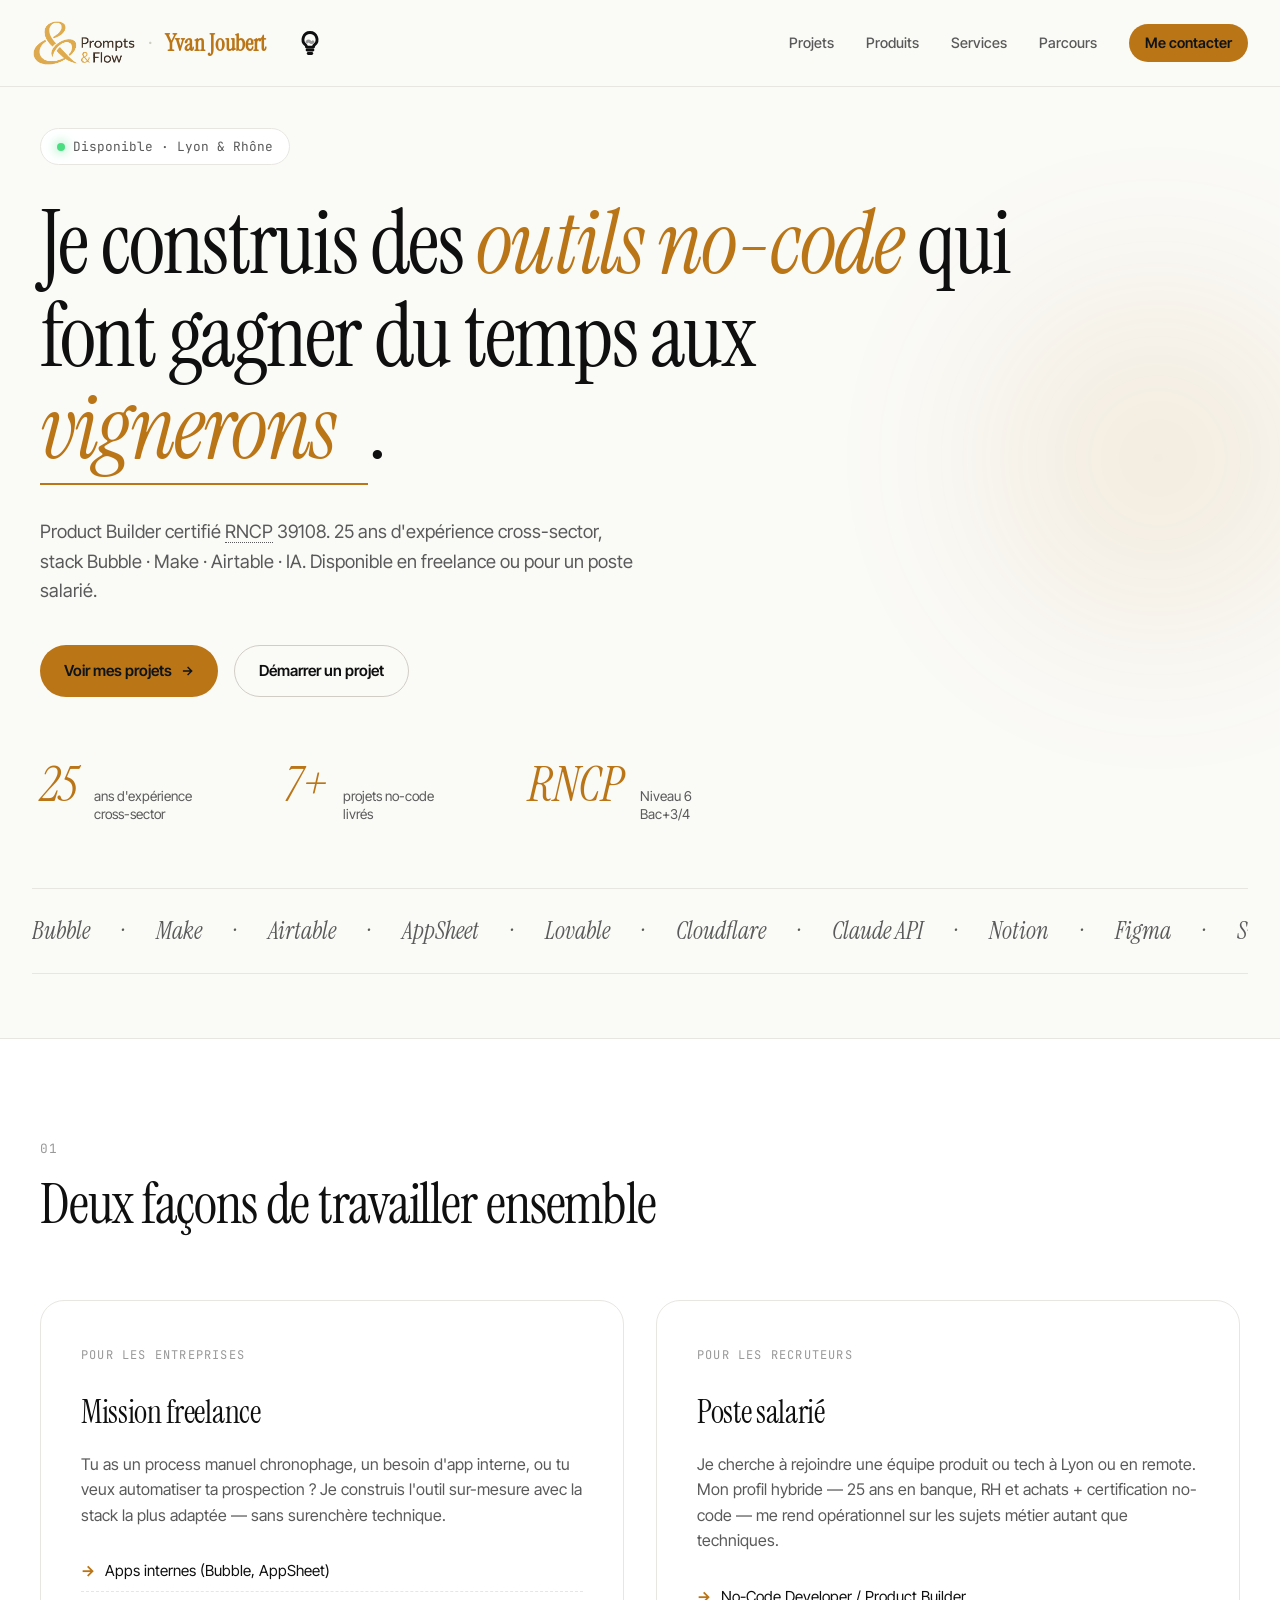
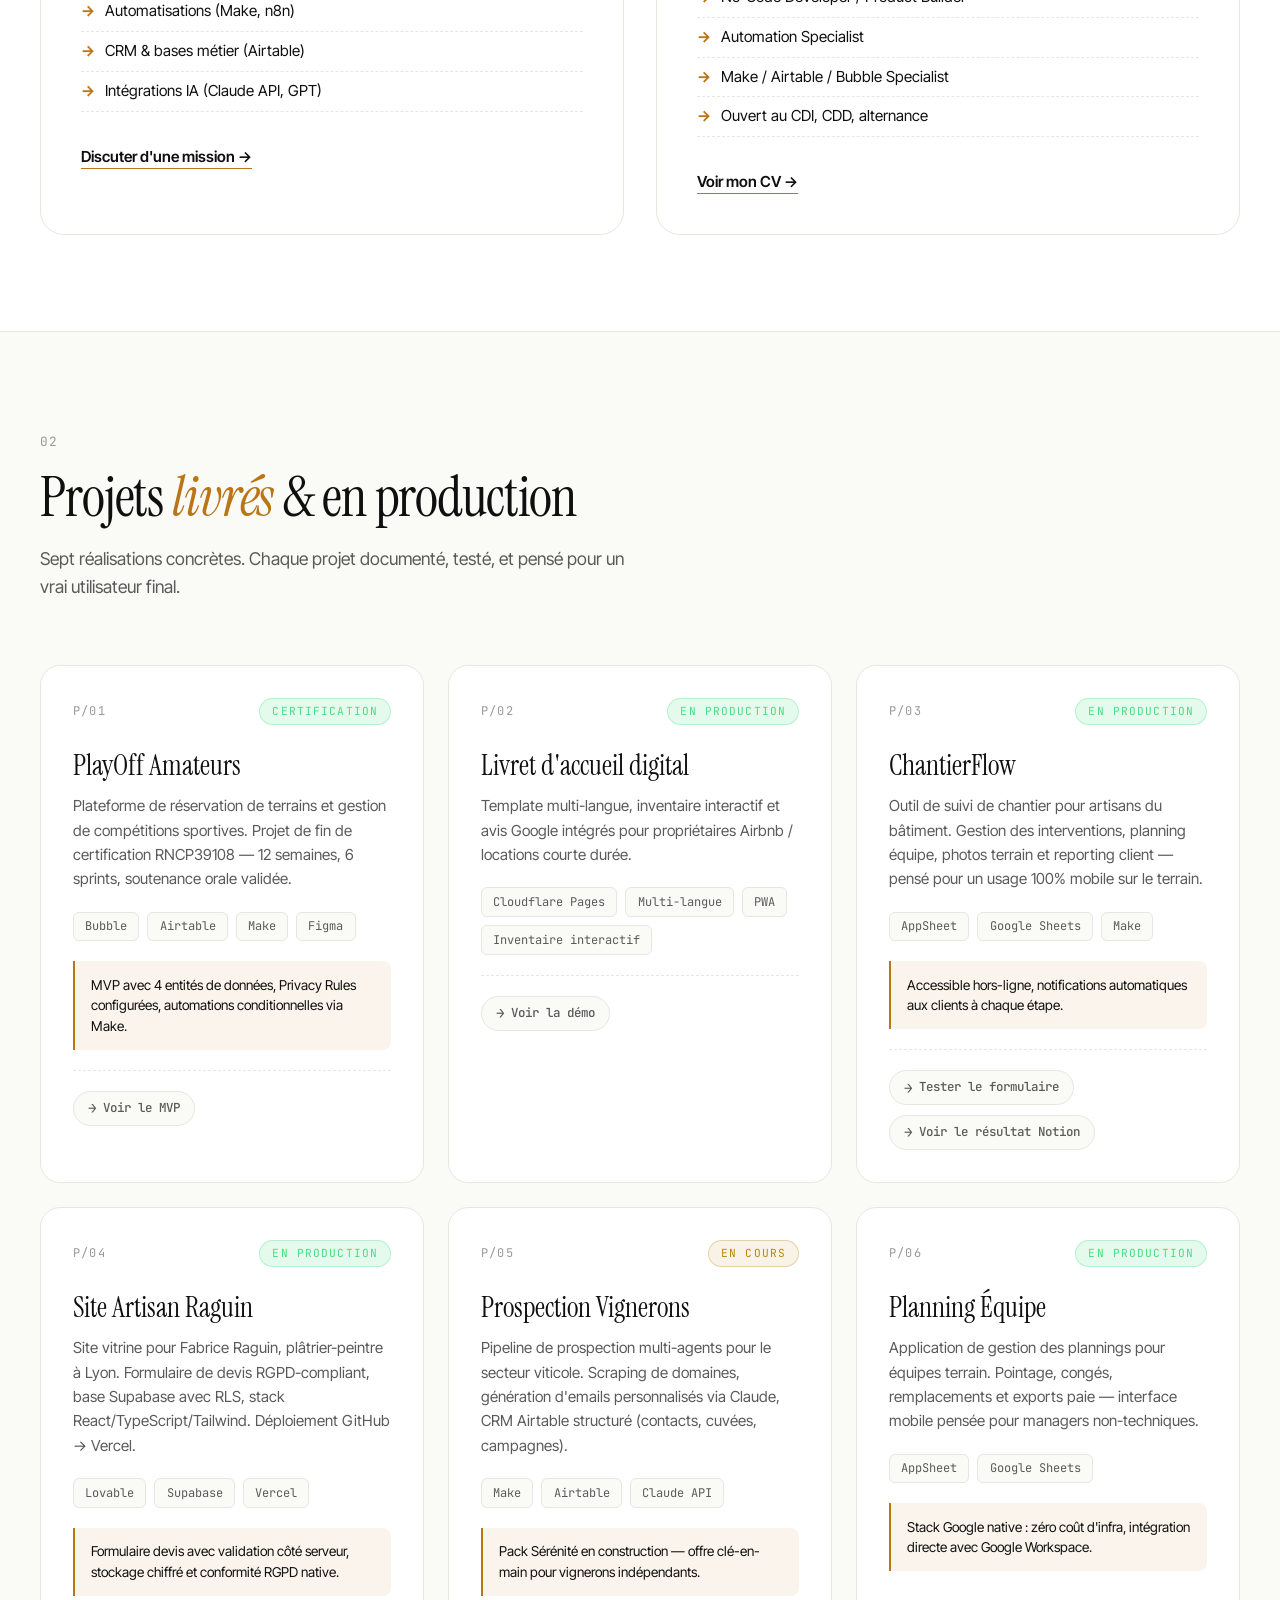
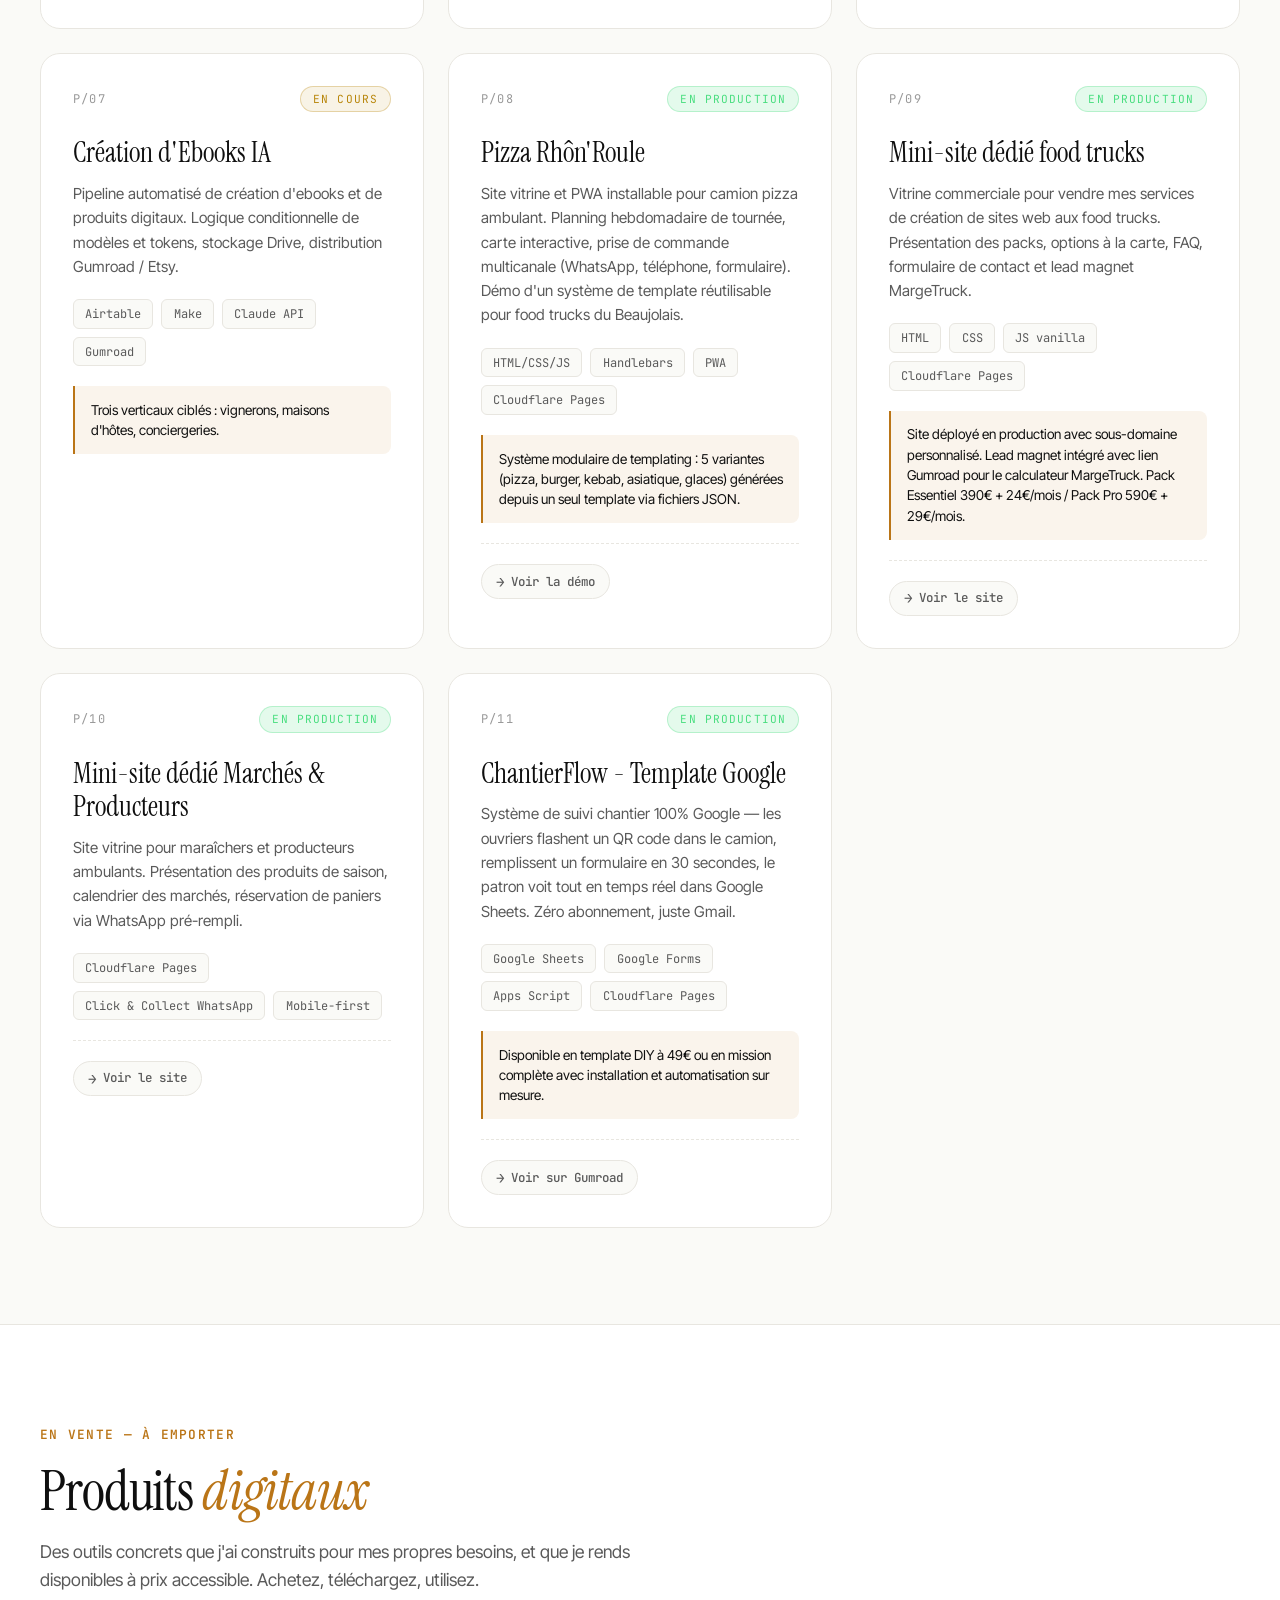
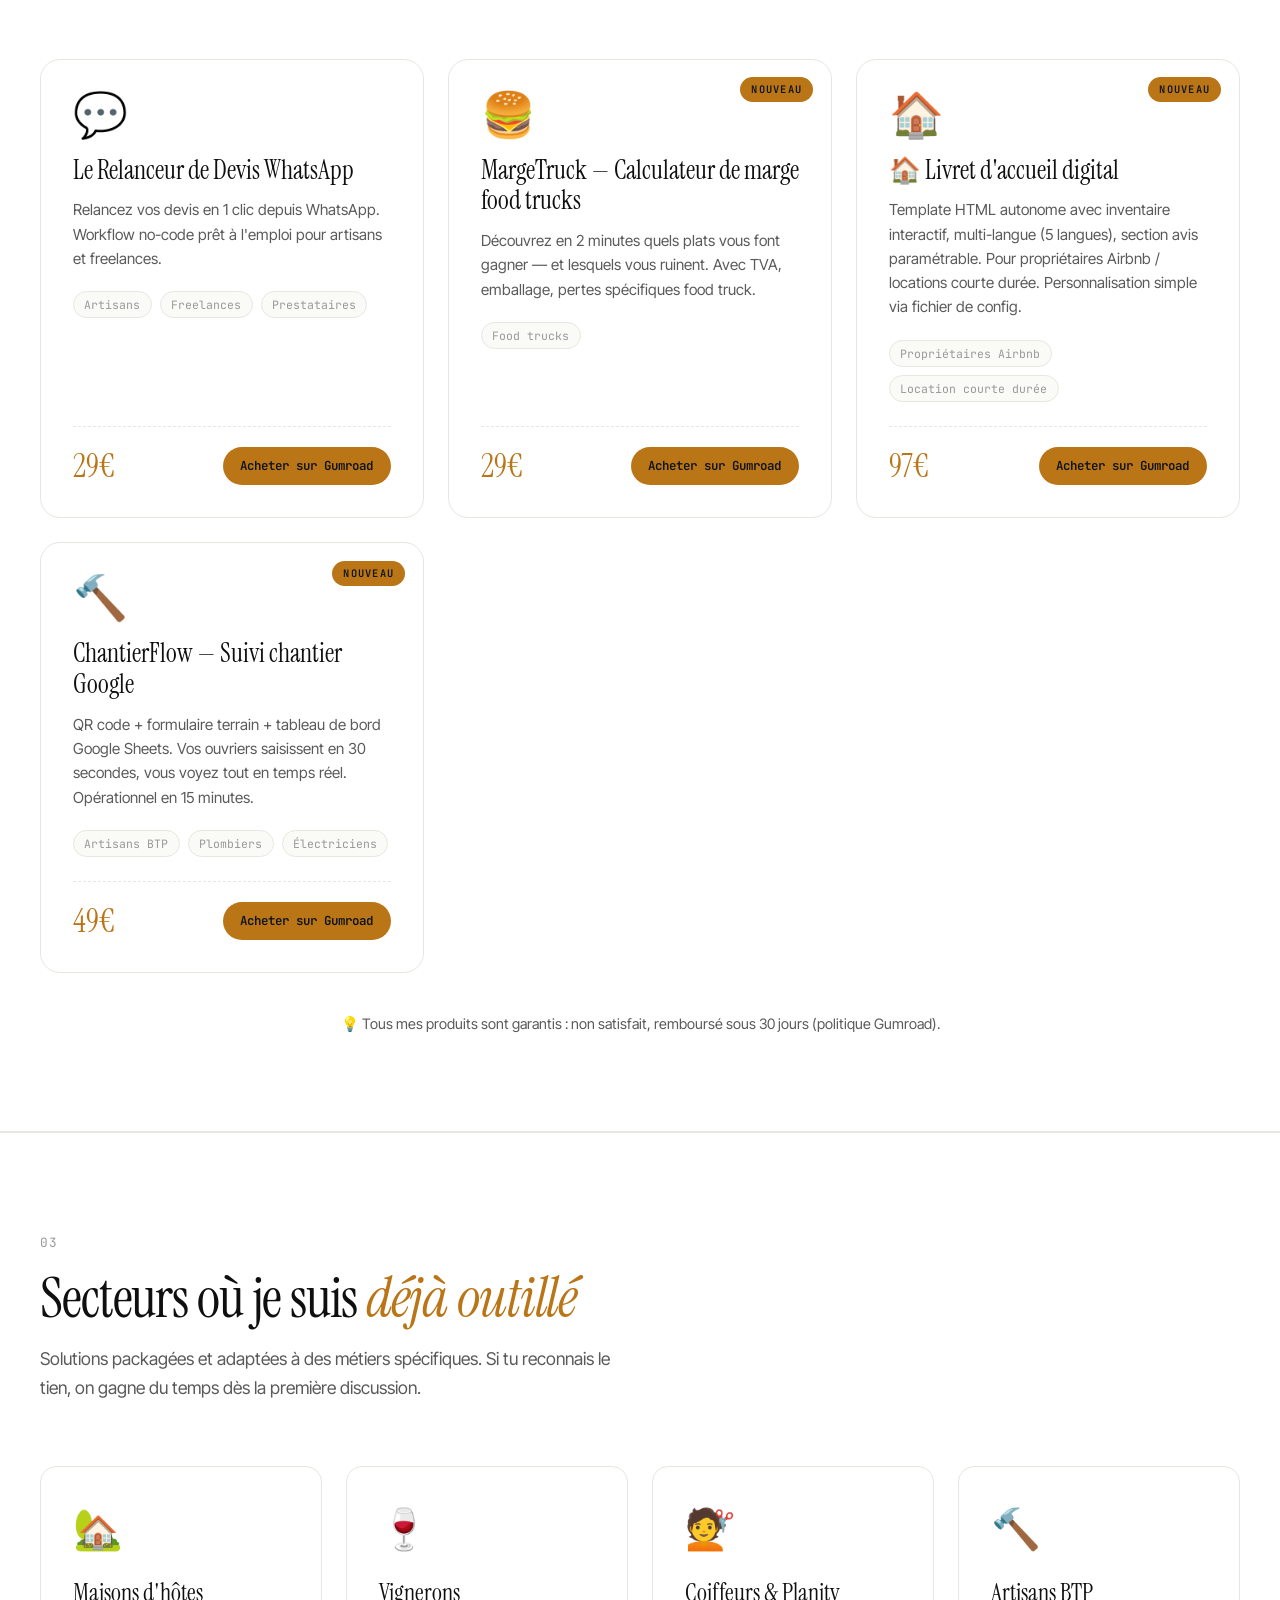
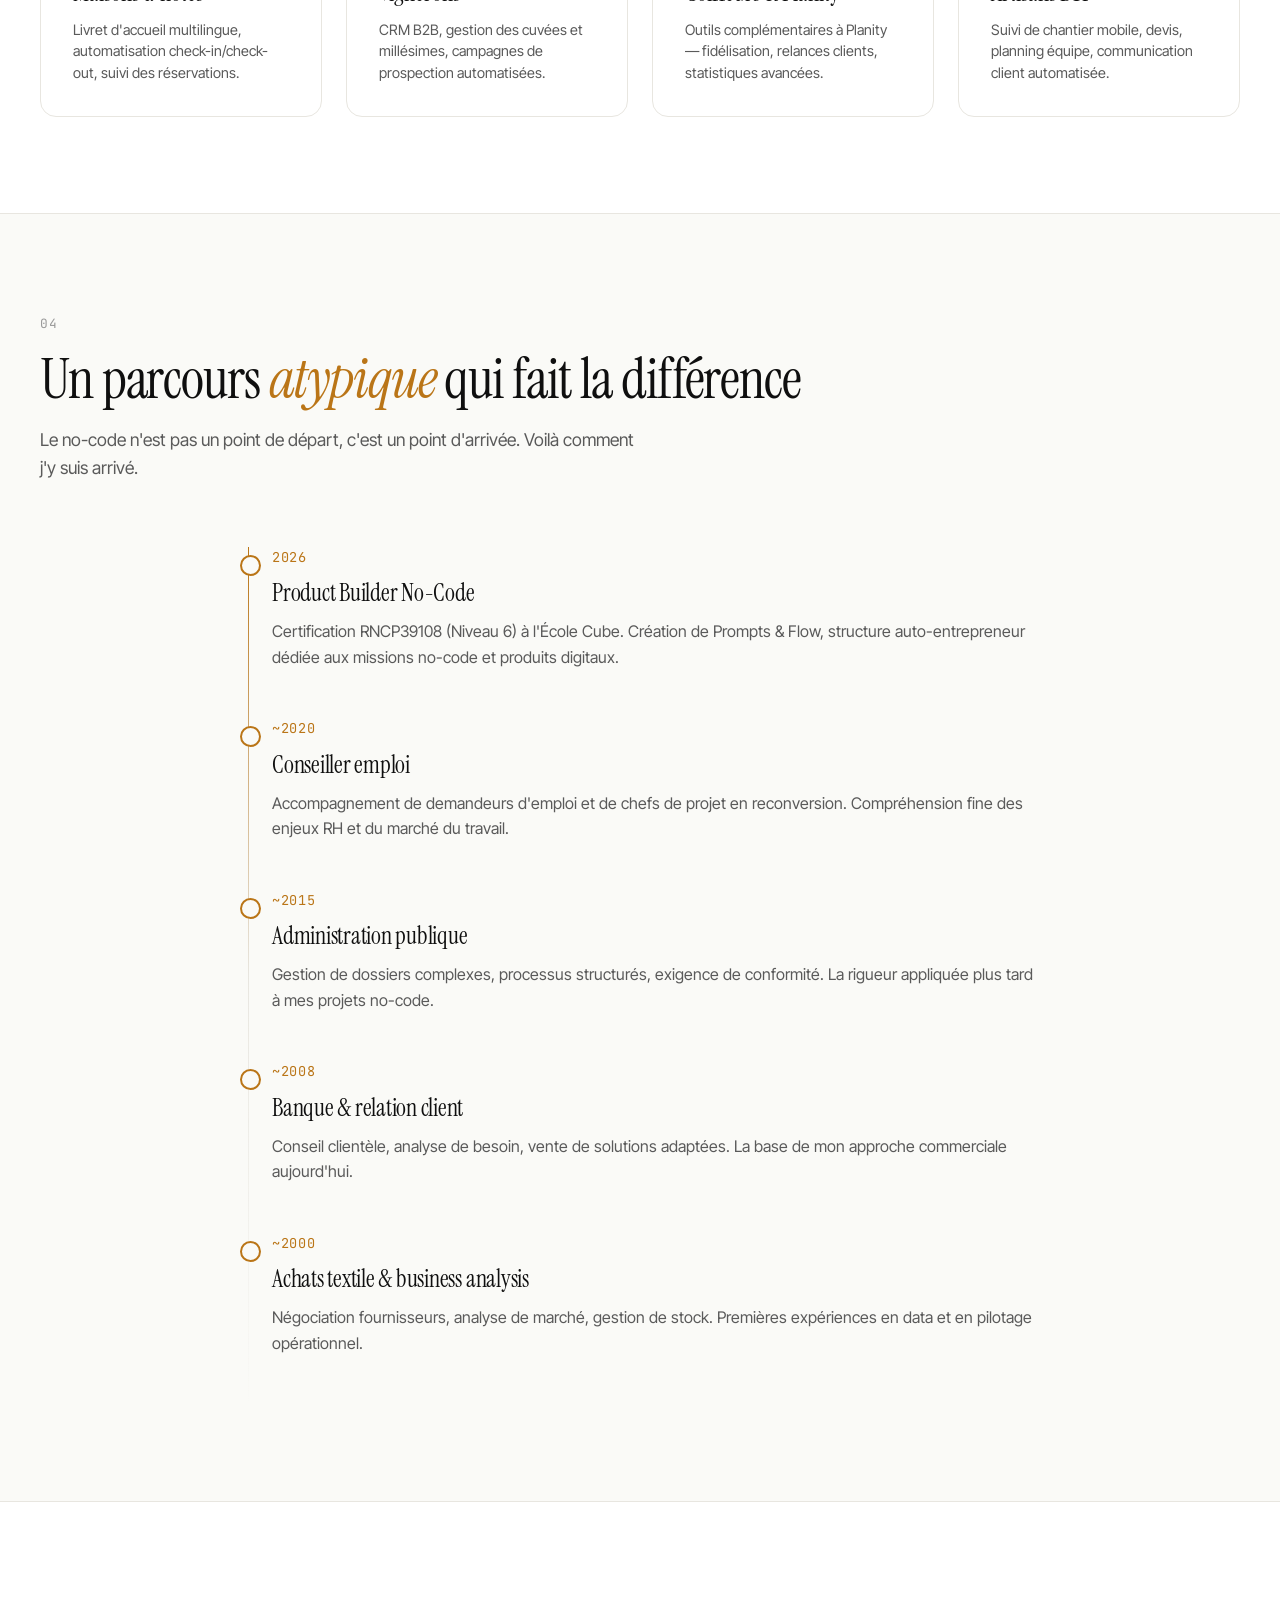
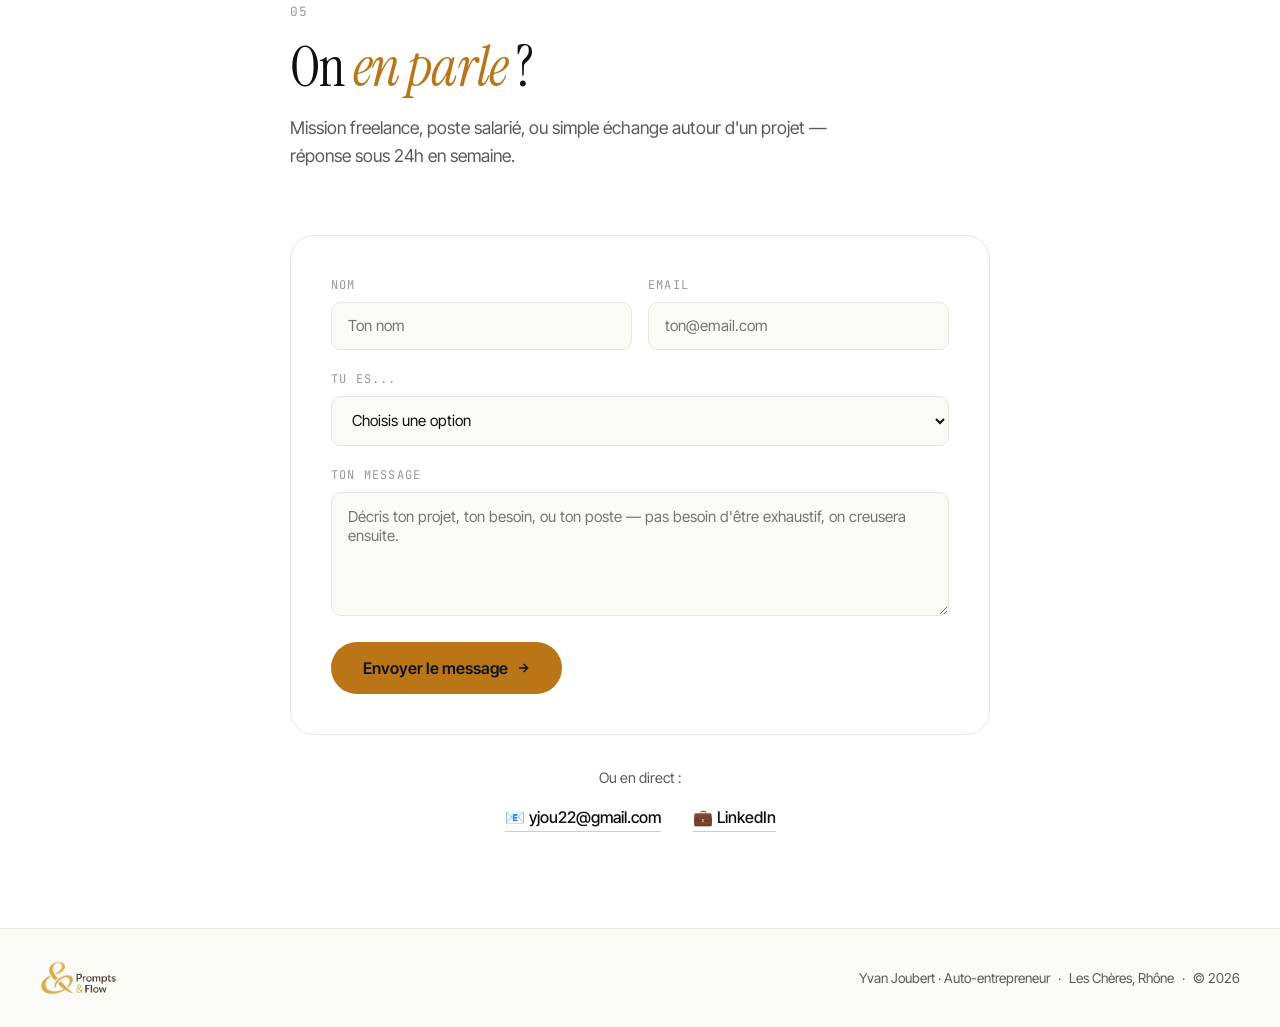
==== commit 5494e0df: "Update project title in index.html" ====
--- a/index.html
+++ b/index.html
@@ -413,7 +413,7 @@
         <span class="project-num">P/11</span>
         <span class="project-status status-live">En production</span>
       </div>
-      <h3 class="project-title">ChantierFlow</h3>
+      <h3 class="project-title">ChantierFlow - Template Google</h3>
       <p class="project-desc">Système de suivi chantier 100% Google — les ouvriers flashent un QR code dans le camion, remplissent un formulaire en 30 secondes, le patron voit tout en temps réel dans Google Sheets. Zéro abonnement, juste Gmail.</p>
       <div class="project-stack">
         <span>Google Sheets</span>
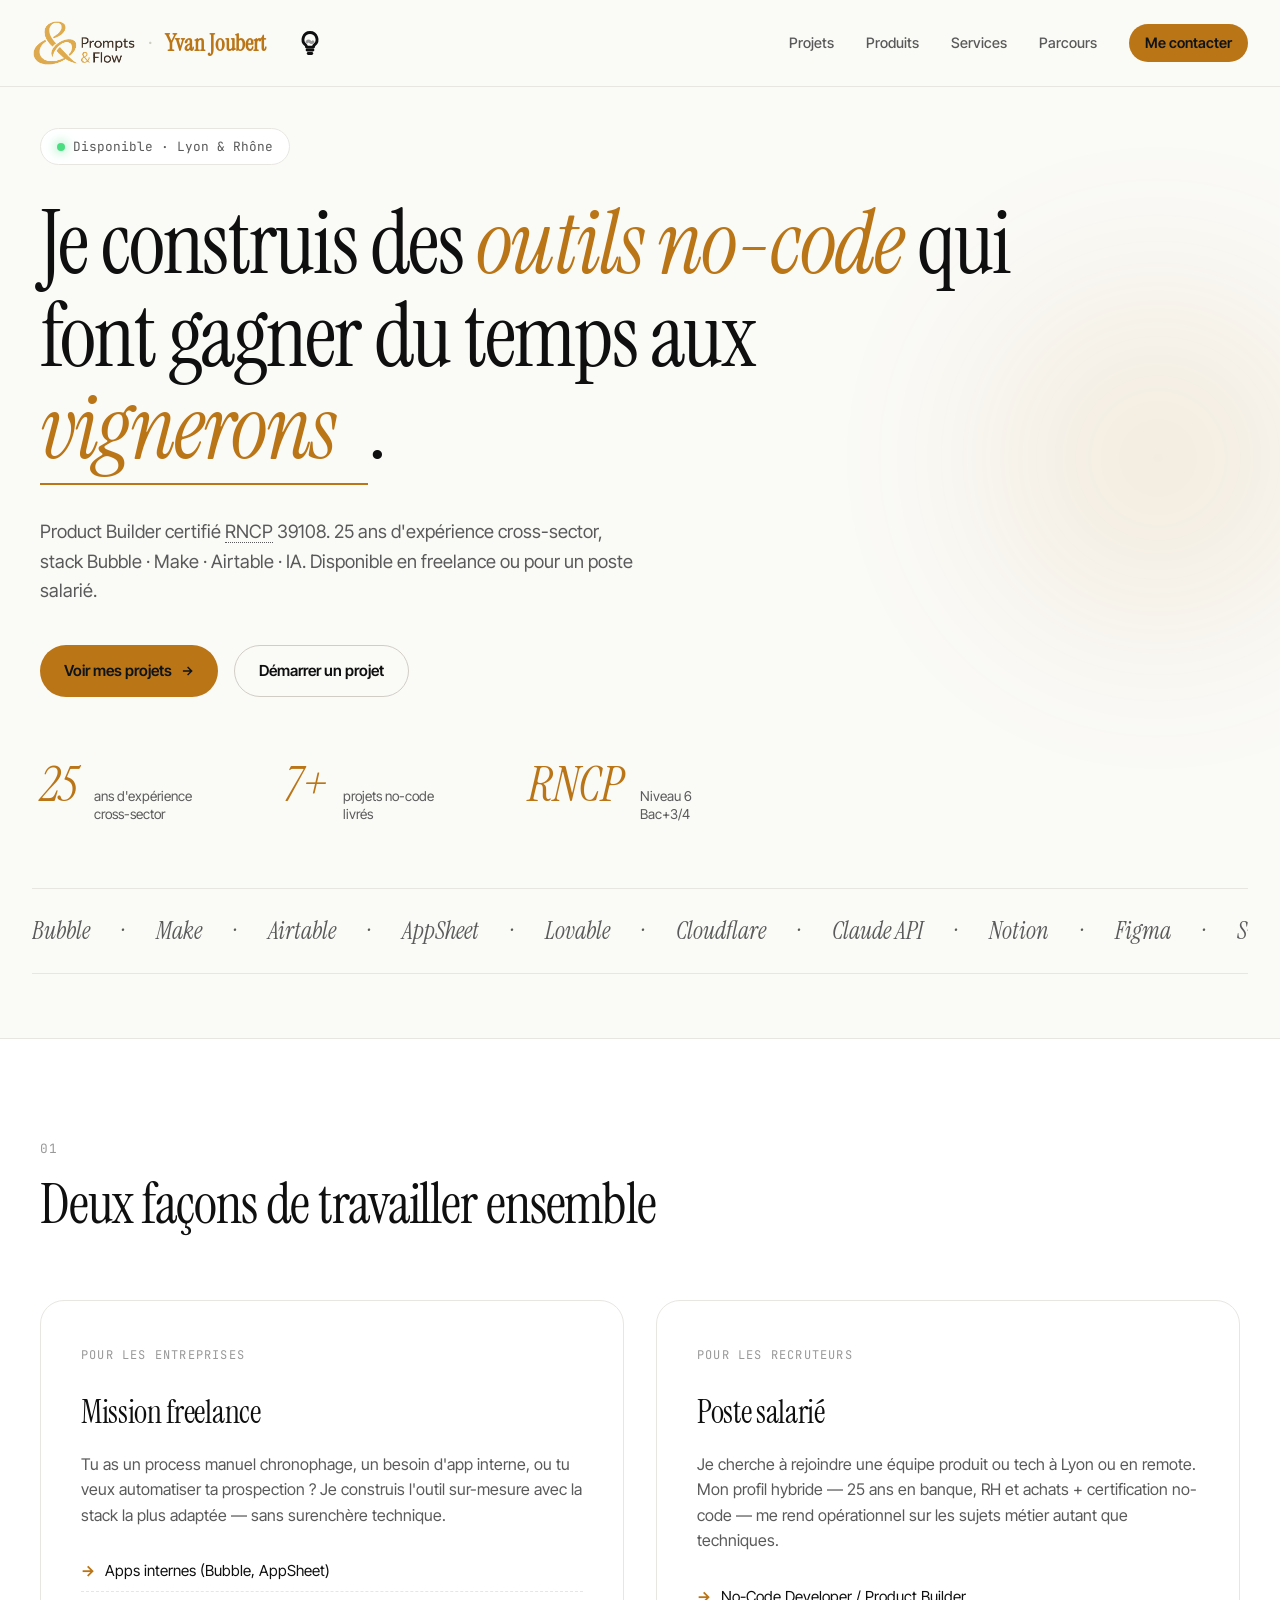
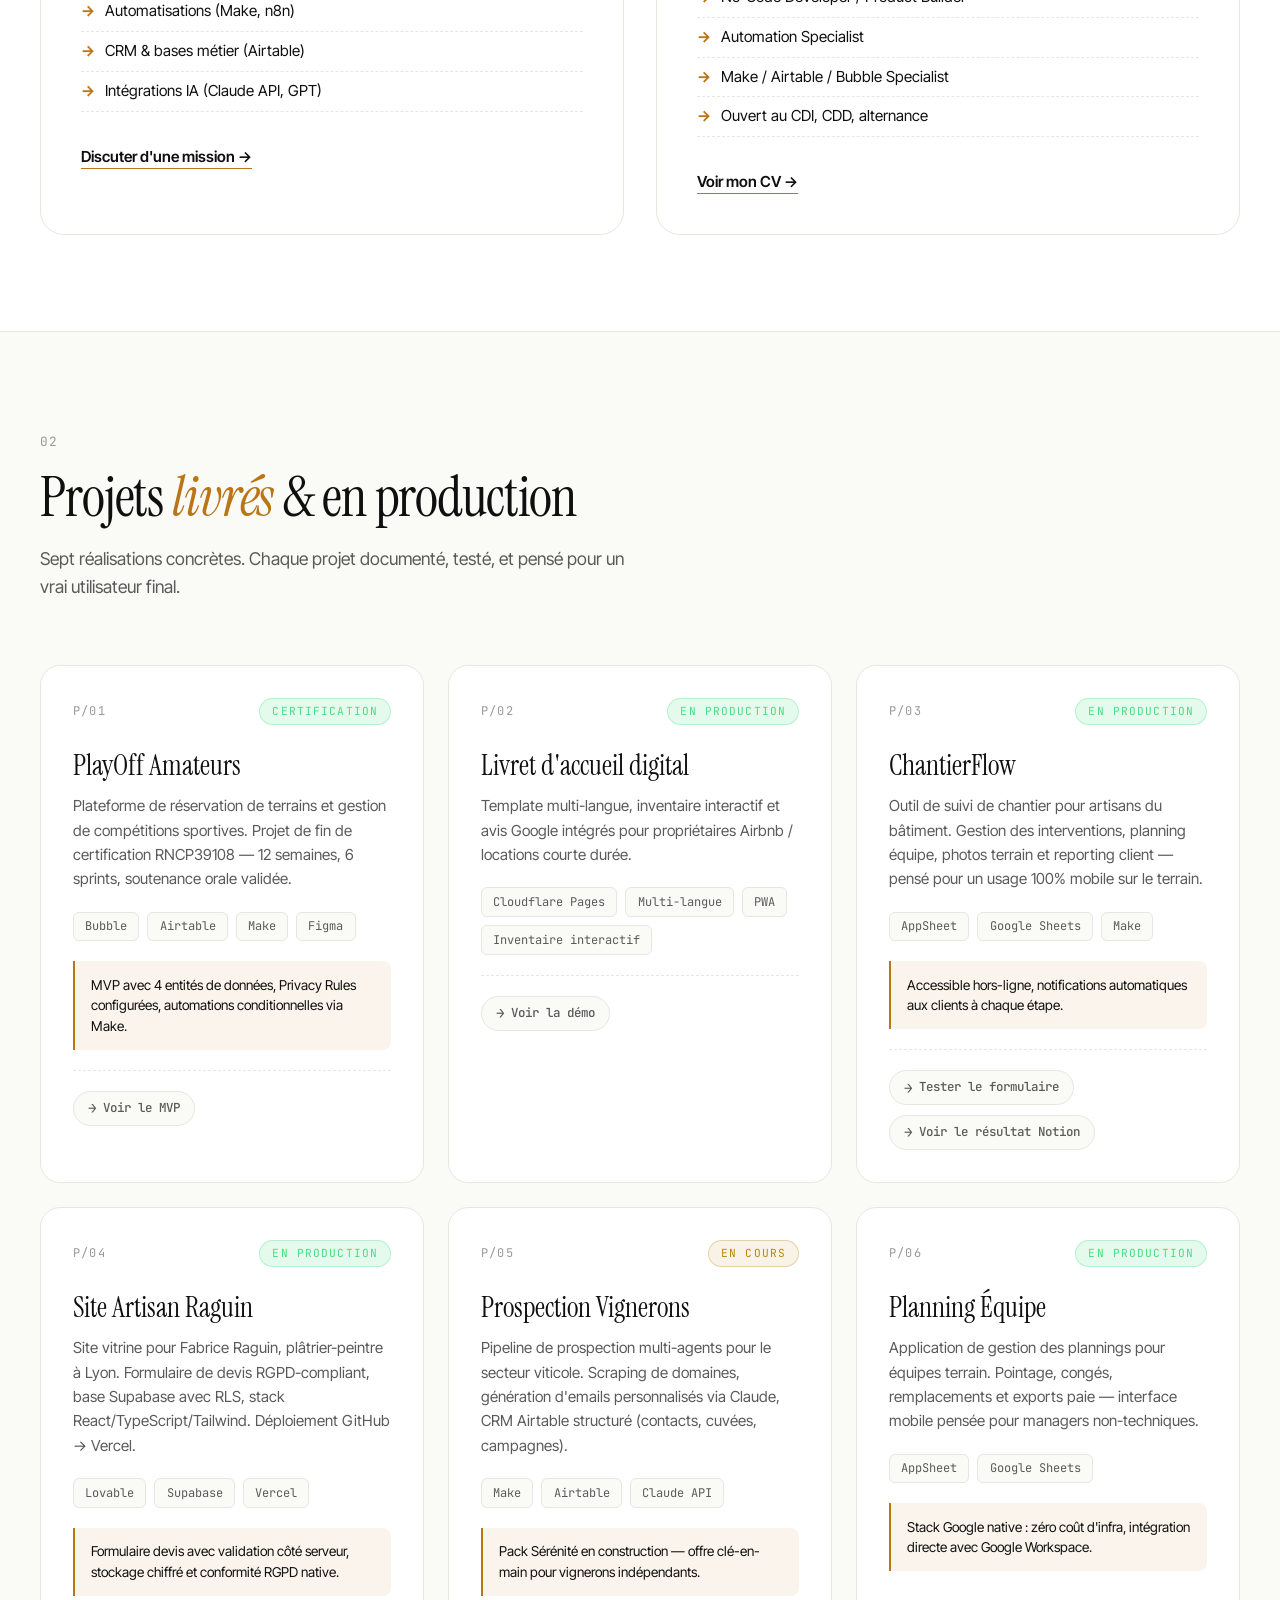
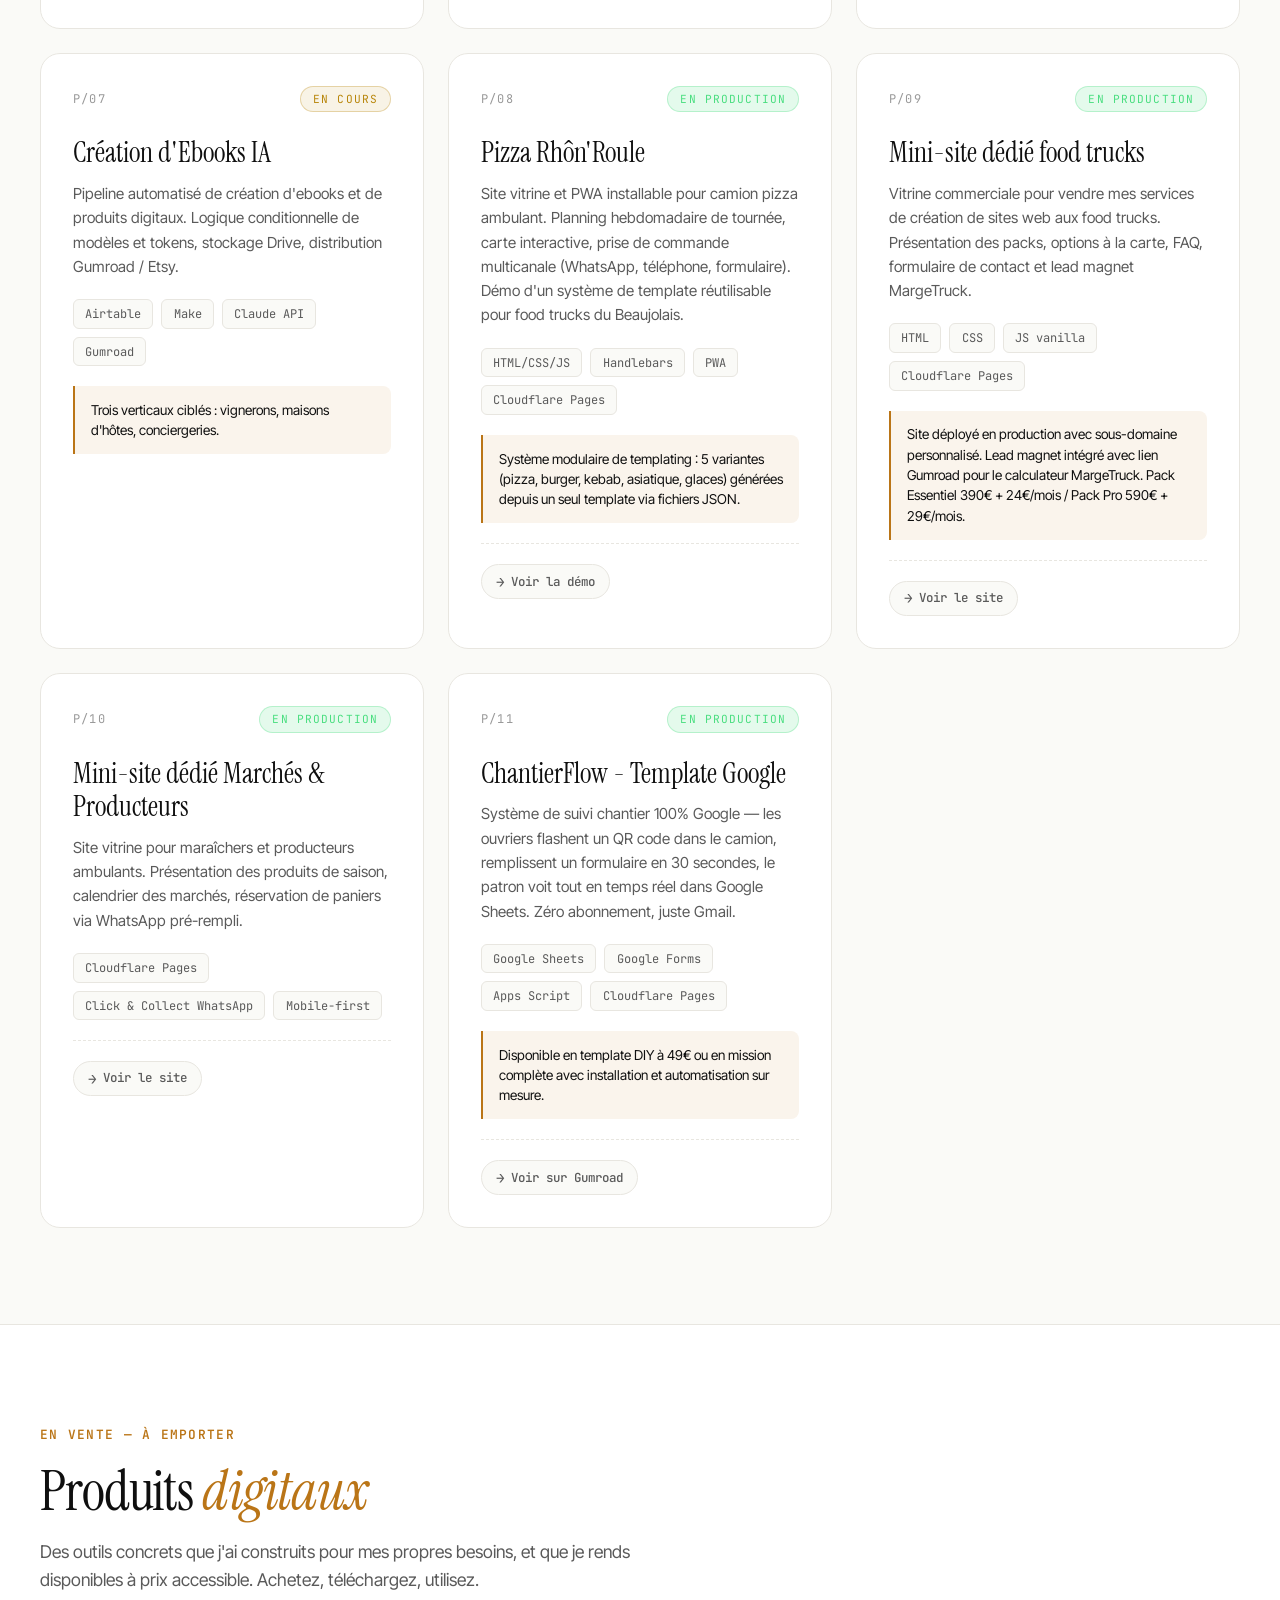
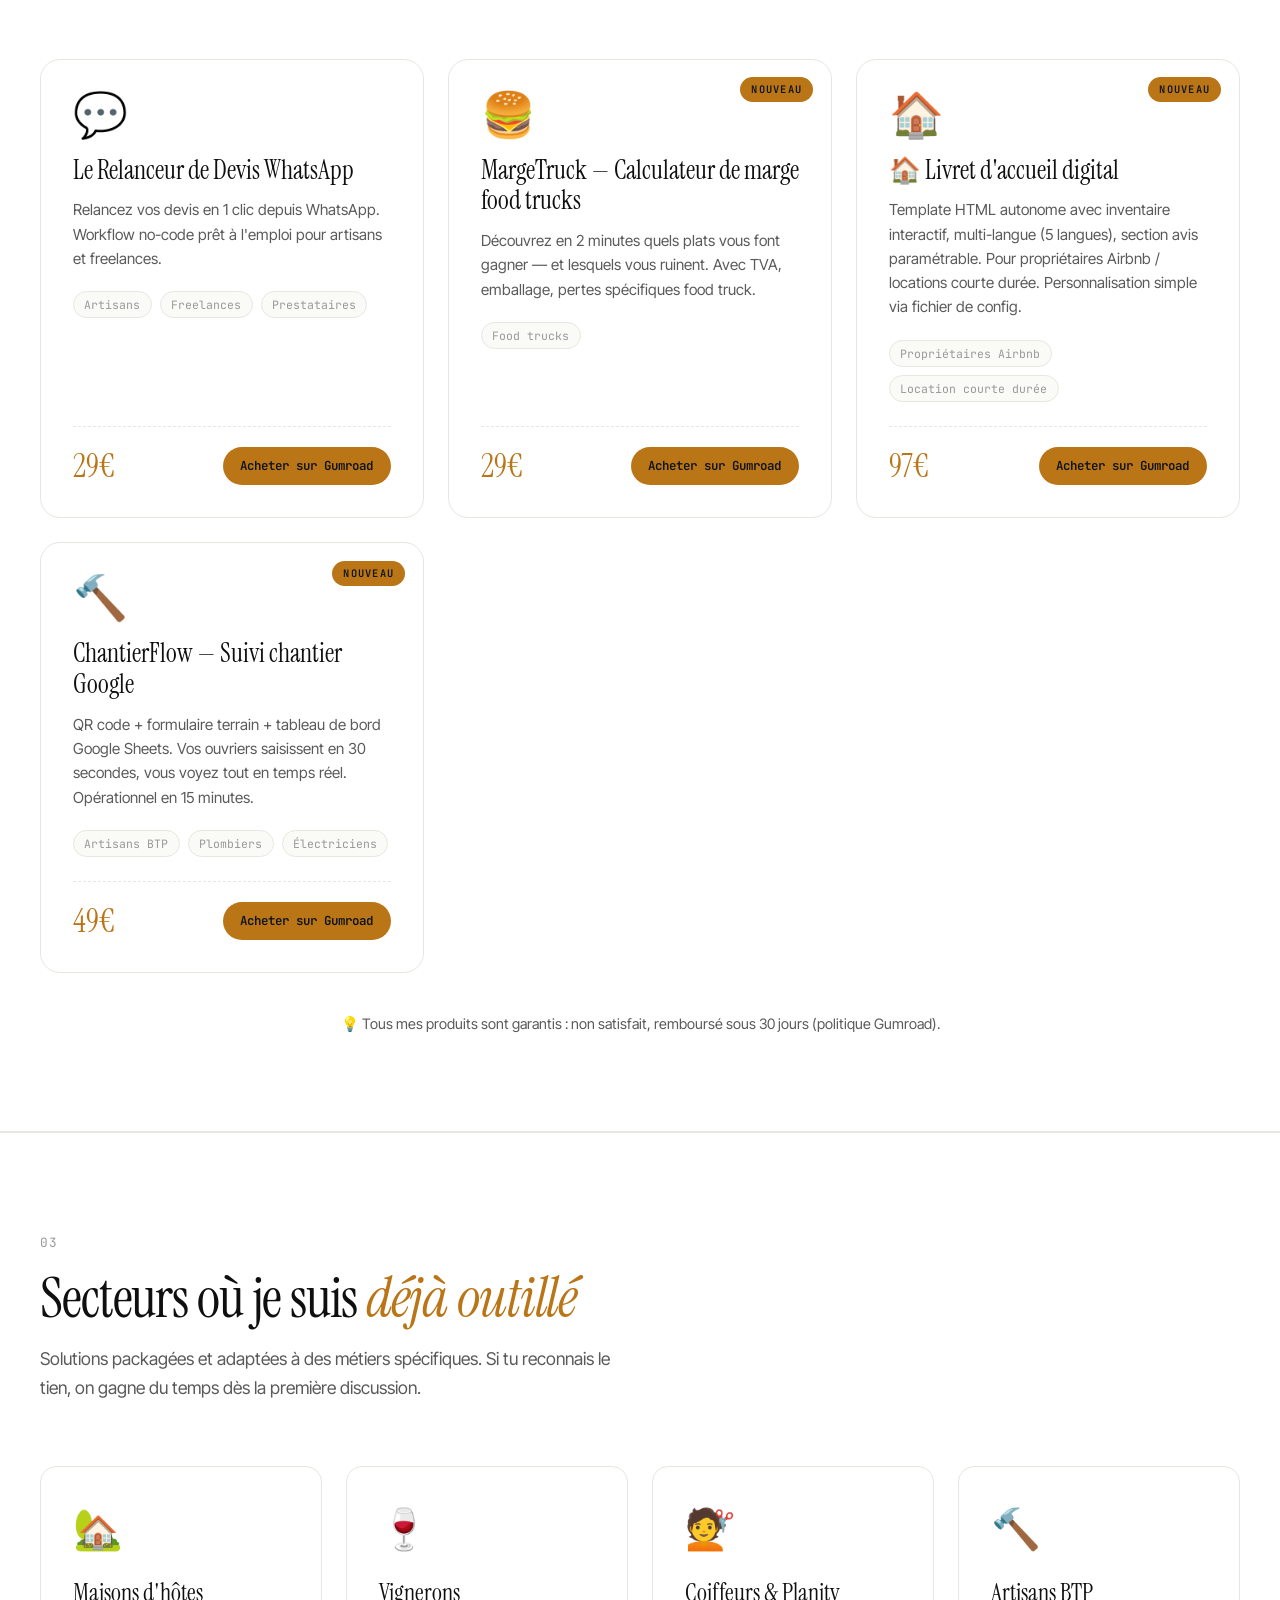
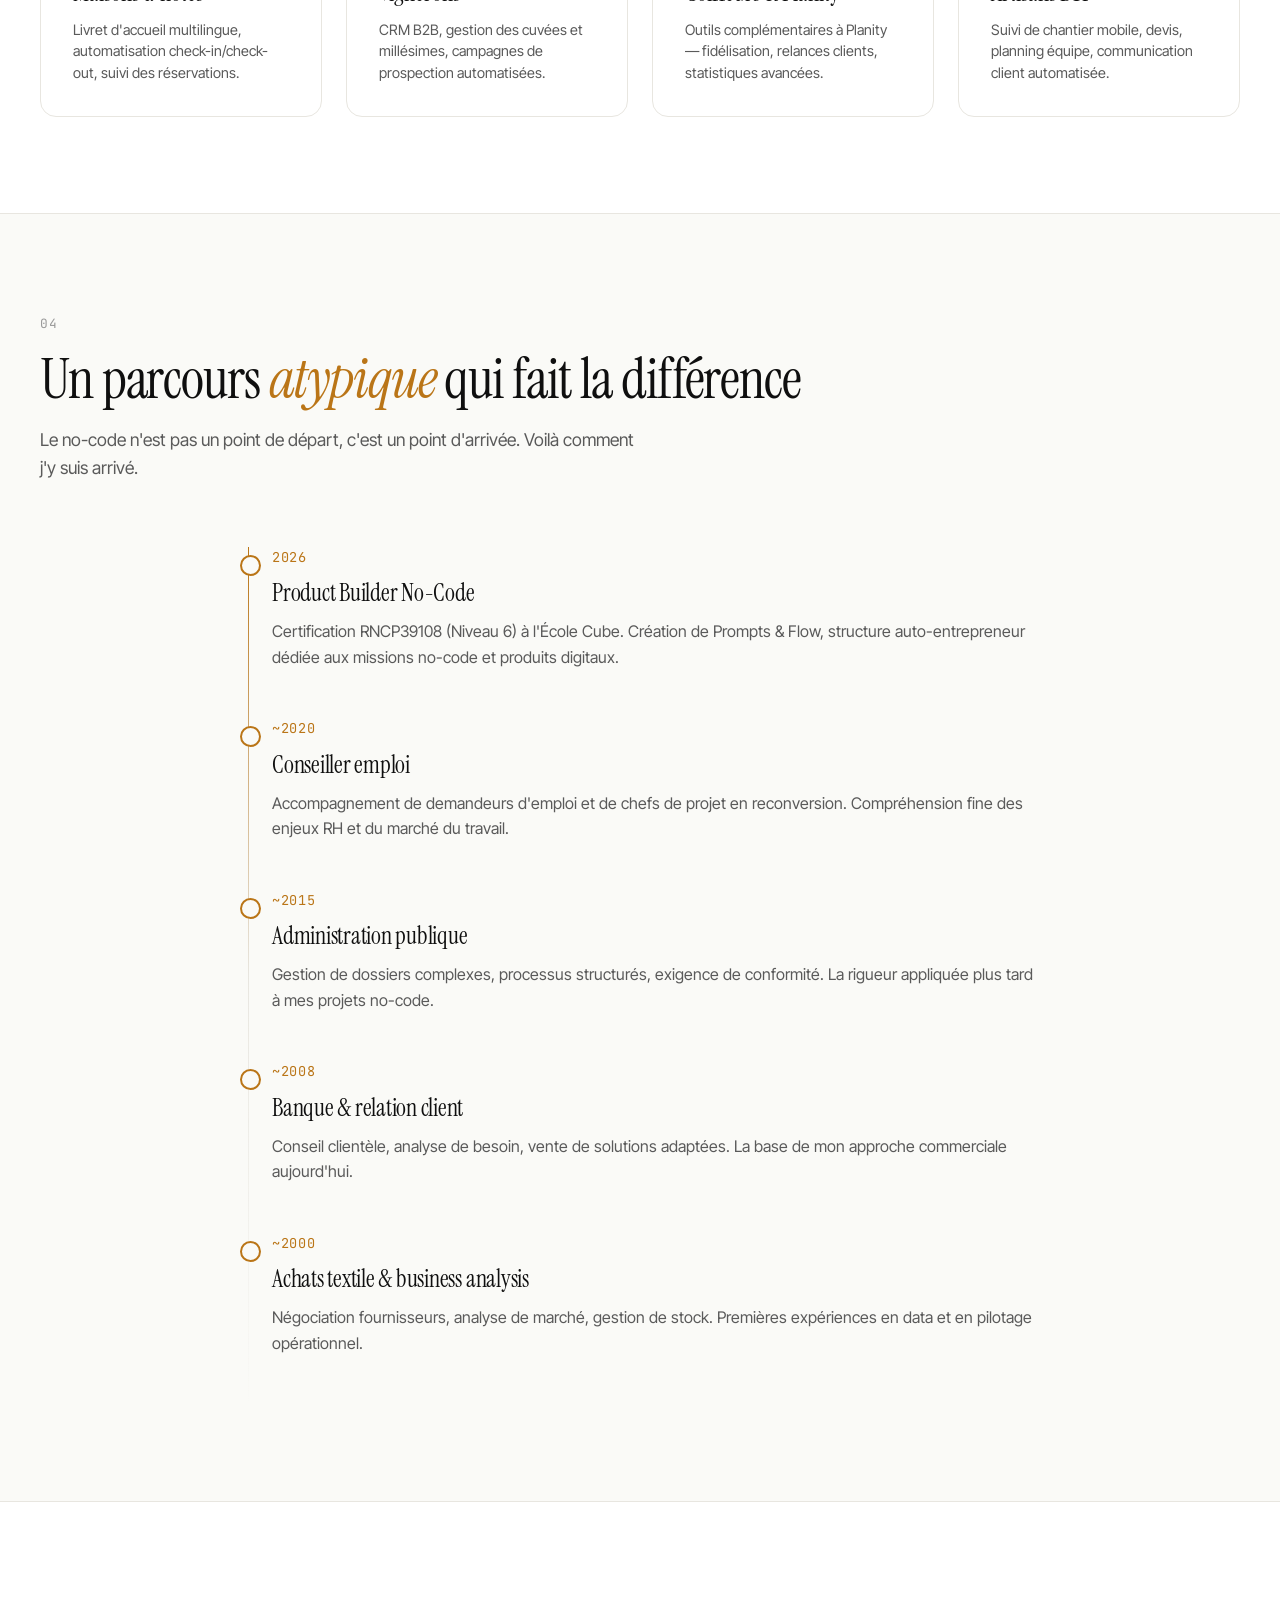
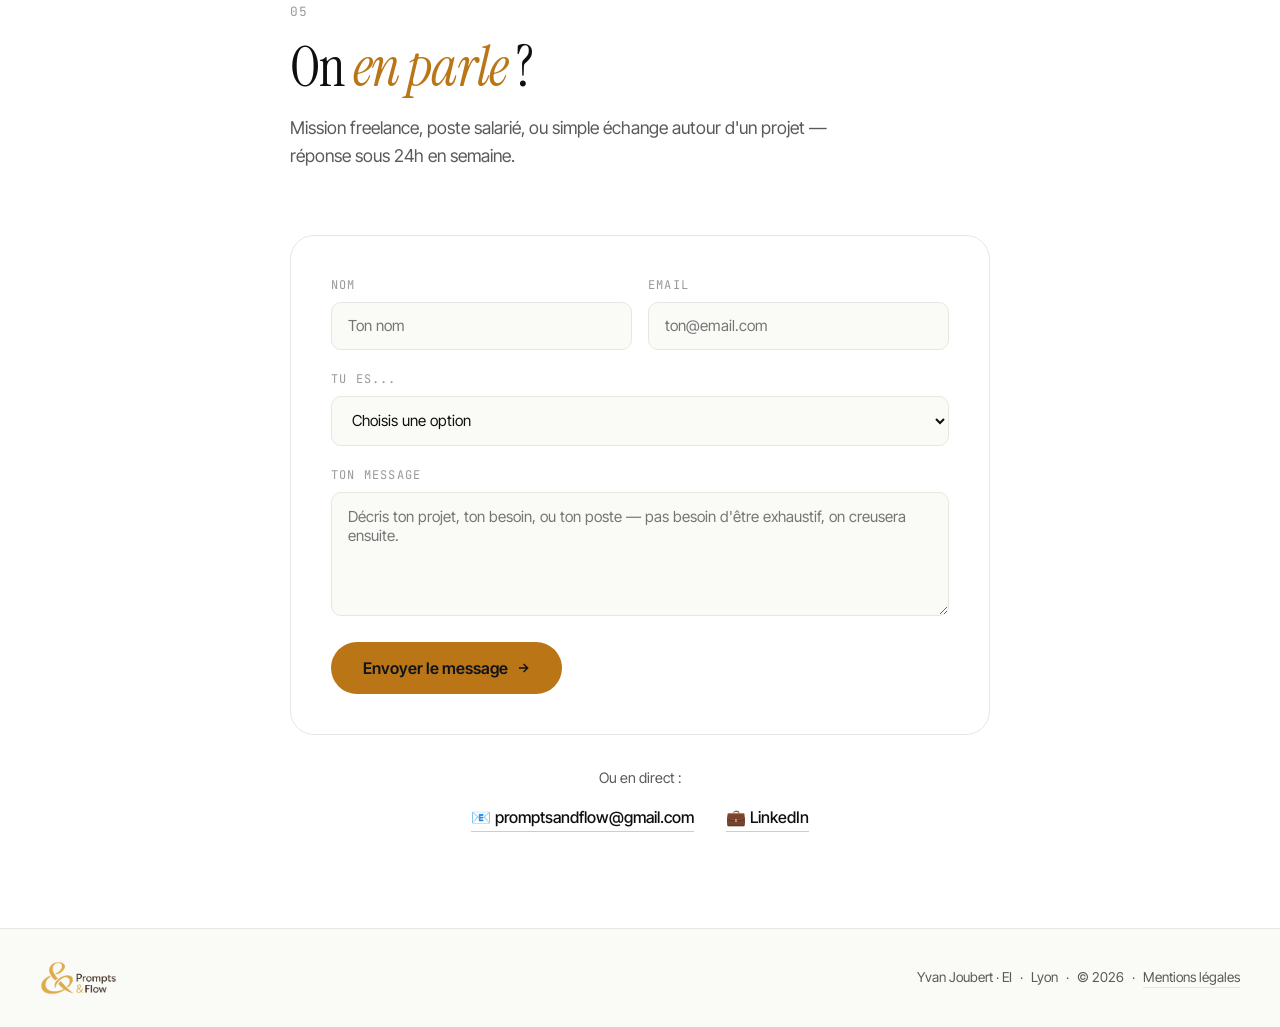
==== commit 9b5fa240: "Ajout mentions legales + correction identite legale (SIRET, adresse, email pro)" ====
--- a/index.html
+++ b/index.html
@@ -41,7 +41,9 @@
     "url": "https://promptsandflow.com",
     "address": {
       "@type": "PostalAddress",
-      "addressLocality": "Les Chères",
+      "streetAddress": "254 rue Vendôme",
+      "addressLocality": "Lyon",
+      "postalCode": "69003",
       "addressRegion": "Rhône",
       "addressCountry": "FR"
     },
@@ -235,7 +237,7 @@
           <span>Inventaire interactif</span>
         </div>
         <div class="project-actions">
-          <a href="https://livret-prompts-and-flow.pages.dev" target="_blank" rel="noopener" class="project-cta">
+          <a href="https://demo.promptsandflow.com" target="_blank" rel="noopener" class="project-cta">
             <span class="project-cta-arrow">→</span> Voir la démo
           </a>
         </div>
@@ -634,7 +636,7 @@
       <div class="contact-direct">
         <p>Ou en direct :</p>
         <div class="contact-links">
-          <a href="mailto:yjou22@gmail.com">📧 yjou22@gmail.com</a>
+          <a href="mailto:promptsandflow@gmail.com">📧 promptsandflow@gmail.com</a>
           <a href="https://www.linkedin.com/in/yvanjoubert" target="_blank" rel="noopener">💼 LinkedIn</a>
         </div>
       </div>
@@ -649,11 +651,13 @@
         <img src="images/logos/logo-header-light.png?v=20260609-2" class="logo-img logo-light" alt="Prompts &amp; Flow" width="393" height="174" />
       </div>
       <div class="footer-meta">
-        <span>Yvan Joubert · Auto-entrepreneur</span>
+        <span>Yvan Joubert · EI</span>
         <span>·</span>
-        <span>Les Chères, Rhône</span>
+        <span>Lyon</span>
         <span>·</span>
         <span>© 2026</span>
+        <span>·</span>
+        <a href="/mentions-legales" class="footer-link">Mentions légales</a>
       </div>
     </div>
   </footer>
--- a/styles.css
+++ b/styles.css
@@ -1259,3 +1259,109 @@
   font-size: 0.9rem;
   line-height: 1;
 }
+
+/* ============== LIEN FOOTER ============== */
+.footer-link {
+  color: var(--text-muted);
+  text-decoration: none;
+  border-bottom: 1px solid var(--border);
+  transition: color 0.2s, border-color 0.2s;
+}
+
+.footer-link:hover {
+  color: var(--accent);
+  border-color: var(--accent);
+}
+
+/* ============== PAGE LEGALE ============== */
+.legal {
+  padding: 7rem 2rem 4rem;
+  position: relative;
+  z-index: 2;
+}
+
+.legal-inner {
+  max-width: 720px;
+  margin: 0 auto;
+  color: var(--text-muted);
+  font-size: 0.95rem;
+  line-height: 1.75;
+}
+
+.legal-title {
+  font-family: 'Instrument Serif', Georgia, serif;
+  font-size: clamp(2.2rem, 6vw, 3rem);
+  font-weight: 400;
+  color: var(--text);
+  line-height: 1.15;
+  margin-bottom: 0.5rem;
+}
+
+.legal-updated {
+  font-family: 'JetBrains Mono', monospace;
+  font-size: 0.78rem;
+  color: var(--text-faint);
+  margin-bottom: 3rem;
+}
+
+.legal-inner h2 {
+  font-size: 1.3rem;
+  font-weight: 600;
+  color: var(--text);
+  line-height: 1.3;
+  margin: 3rem 0 1rem;
+  padding-top: 1.75rem;
+  border-top: 1px solid var(--border);
+}
+
+.legal-inner h3 {
+  font-size: 1rem;
+  font-weight: 600;
+  color: var(--text);
+  margin: 2rem 0 0.6rem;
+}
+
+.legal-inner p {
+  margin-bottom: 1.1rem;
+}
+
+.legal-inner ul {
+  margin: 0 0 1.1rem 1.2rem;
+}
+
+.legal-inner li {
+  margin-bottom: 0.6rem;
+}
+
+.legal-inner strong {
+  color: var(--text);
+  font-weight: 600;
+}
+
+.legal-inner code {
+  font-family: 'JetBrains Mono', monospace;
+  font-size: 0.85em;
+  color: var(--text);
+  background: var(--bg-card);
+  border: 1px solid var(--border);
+  border-radius: 4px;
+  padding: 0.1em 0.4em;
+}
+
+.legal-inner a {
+  color: var(--accent);
+  text-decoration: none;
+  border-bottom: 1px solid color-mix(in srgb, var(--accent) 40%, transparent);
+  overflow-wrap: anywhere;
+  transition: border-color 0.2s;
+}
+
+.legal-inner a:hover {
+  border-bottom-color: var(--accent);
+}
+
+@media (max-width: 768px) {
+  .legal {
+    padding: 5.5rem 1.25rem 3rem;
+  }
+}
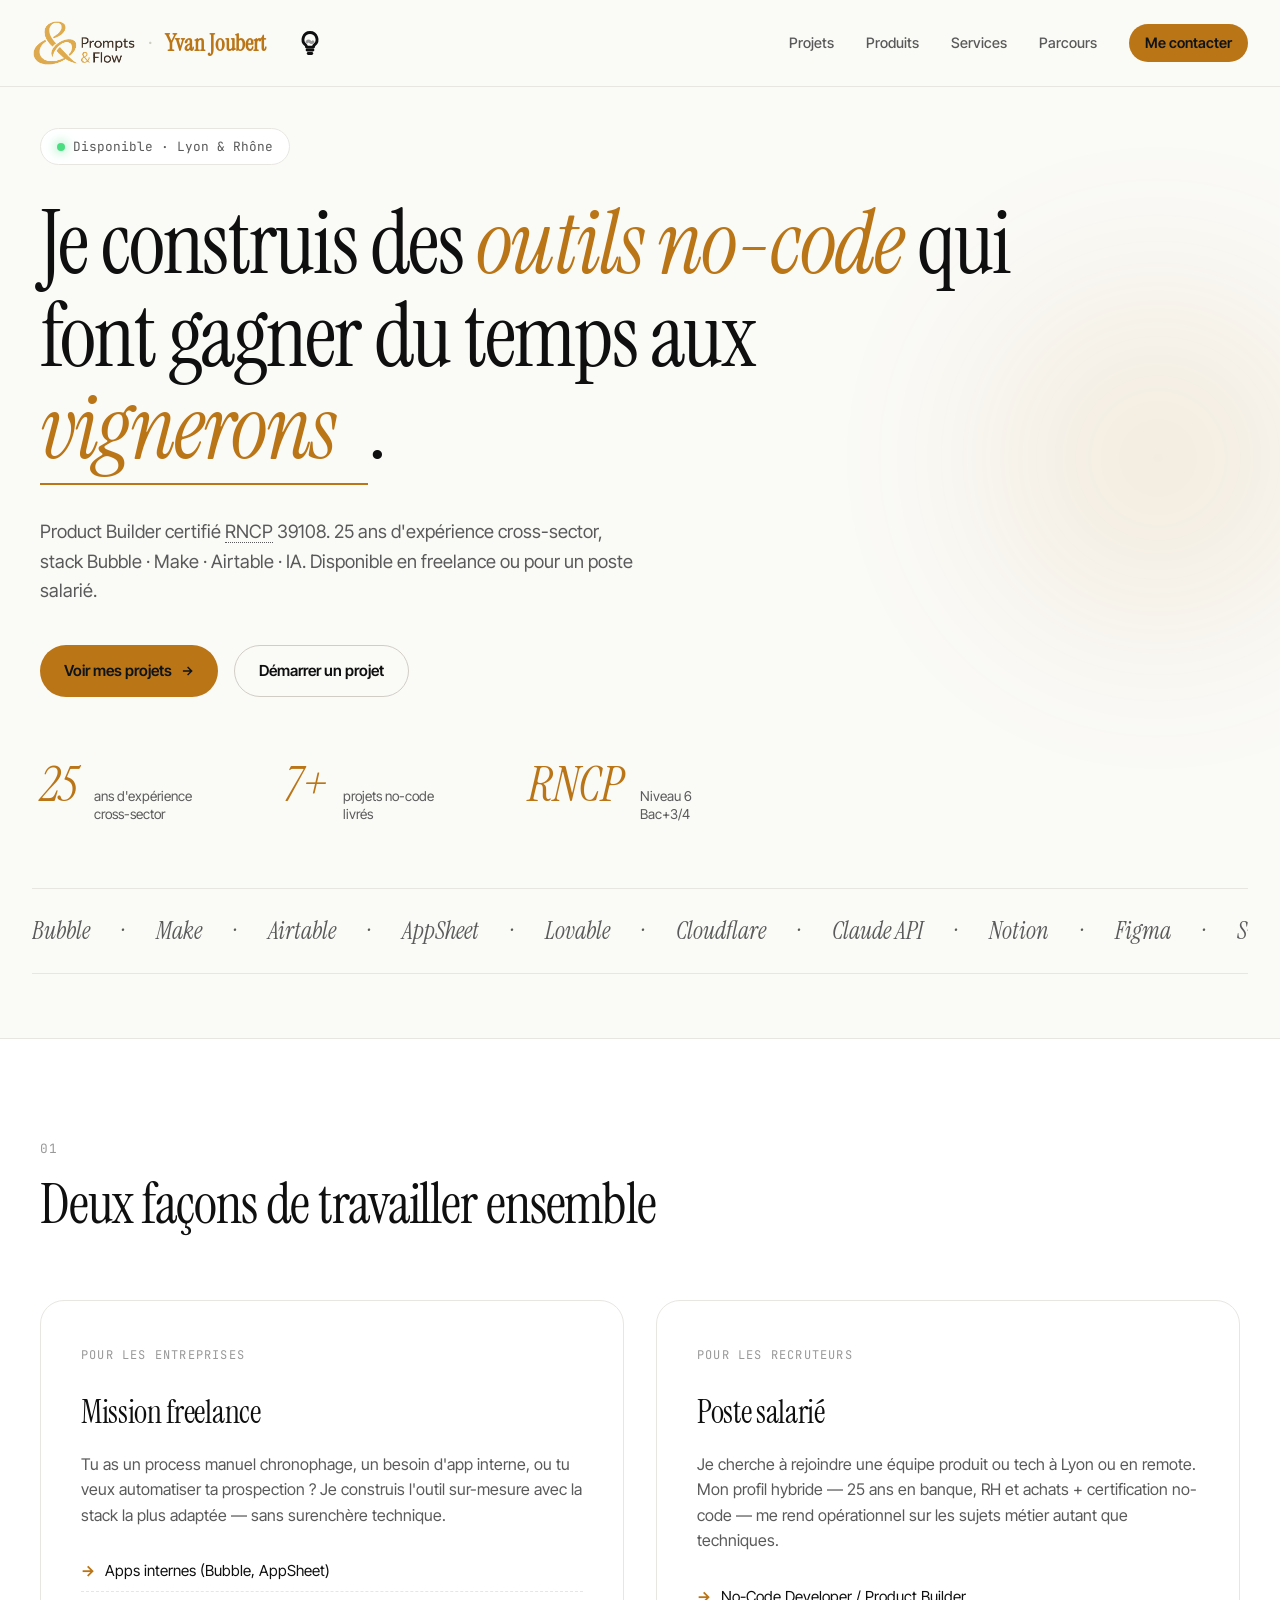
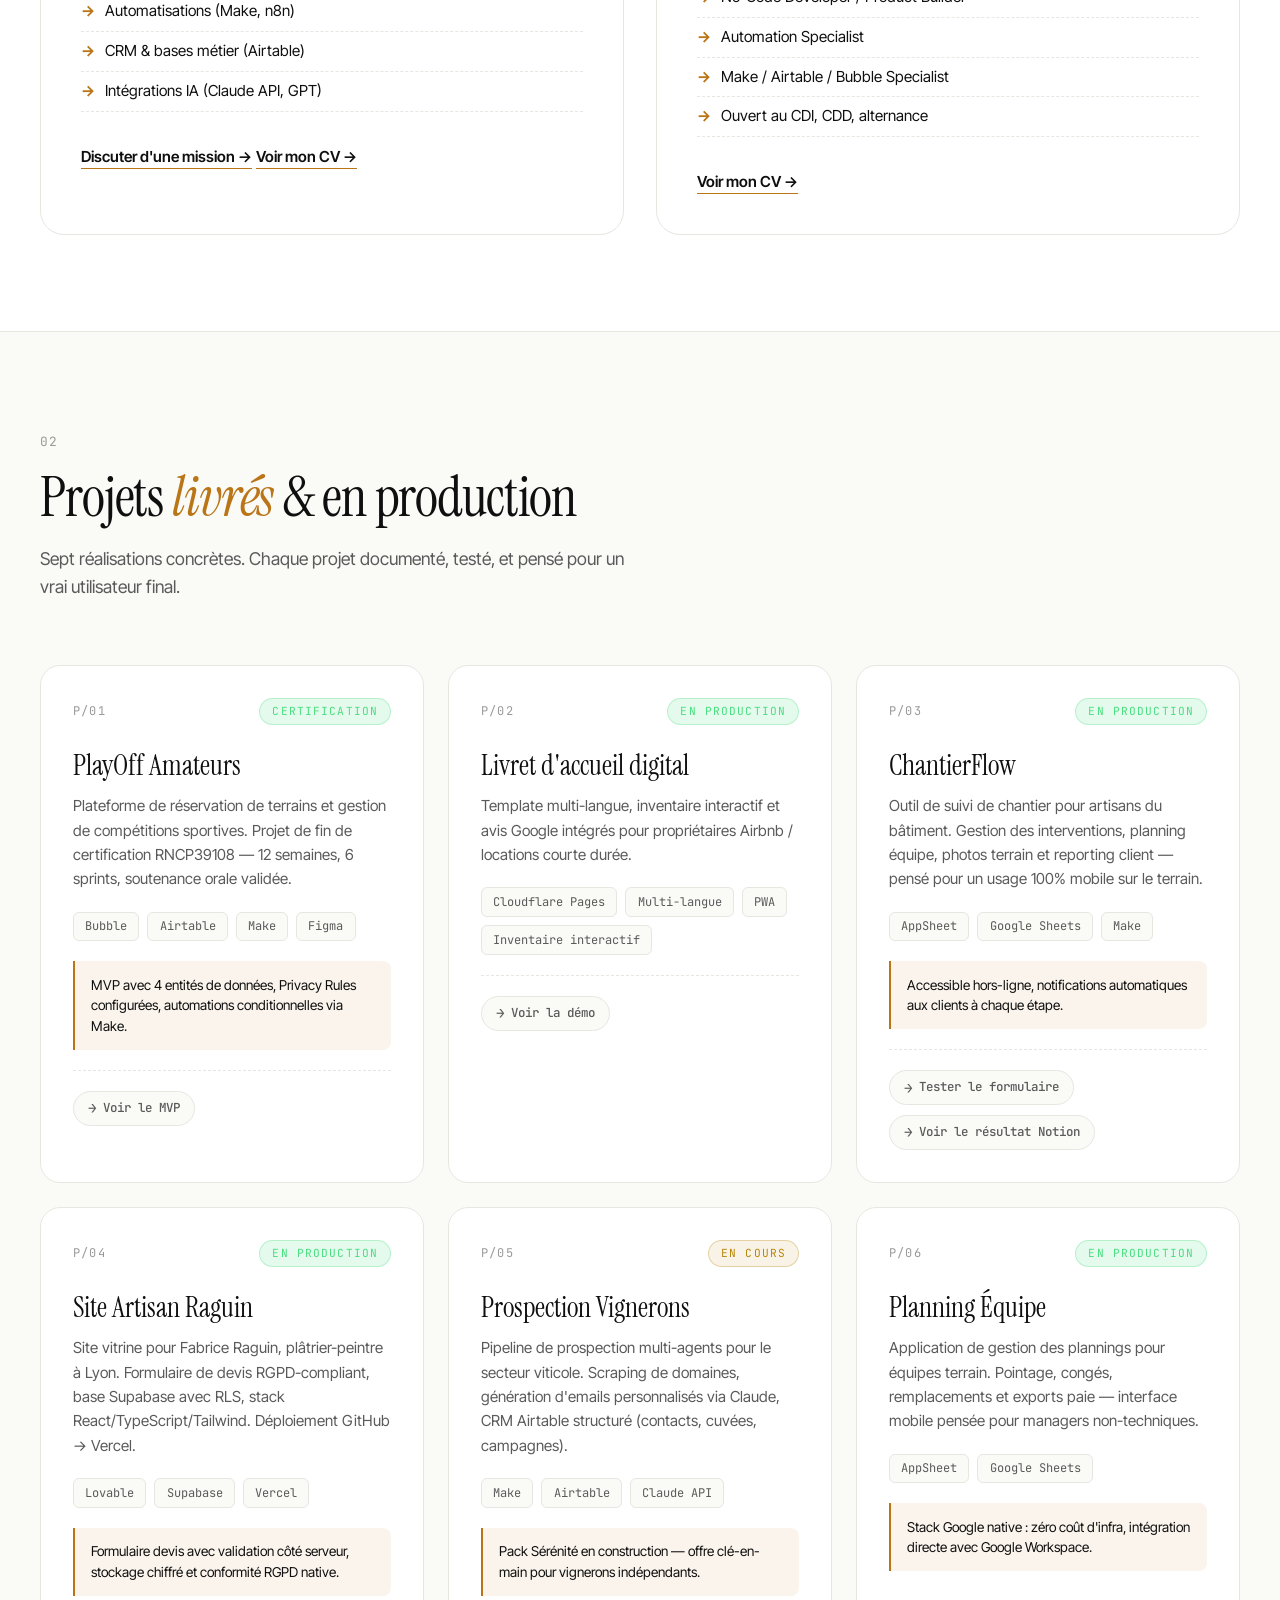
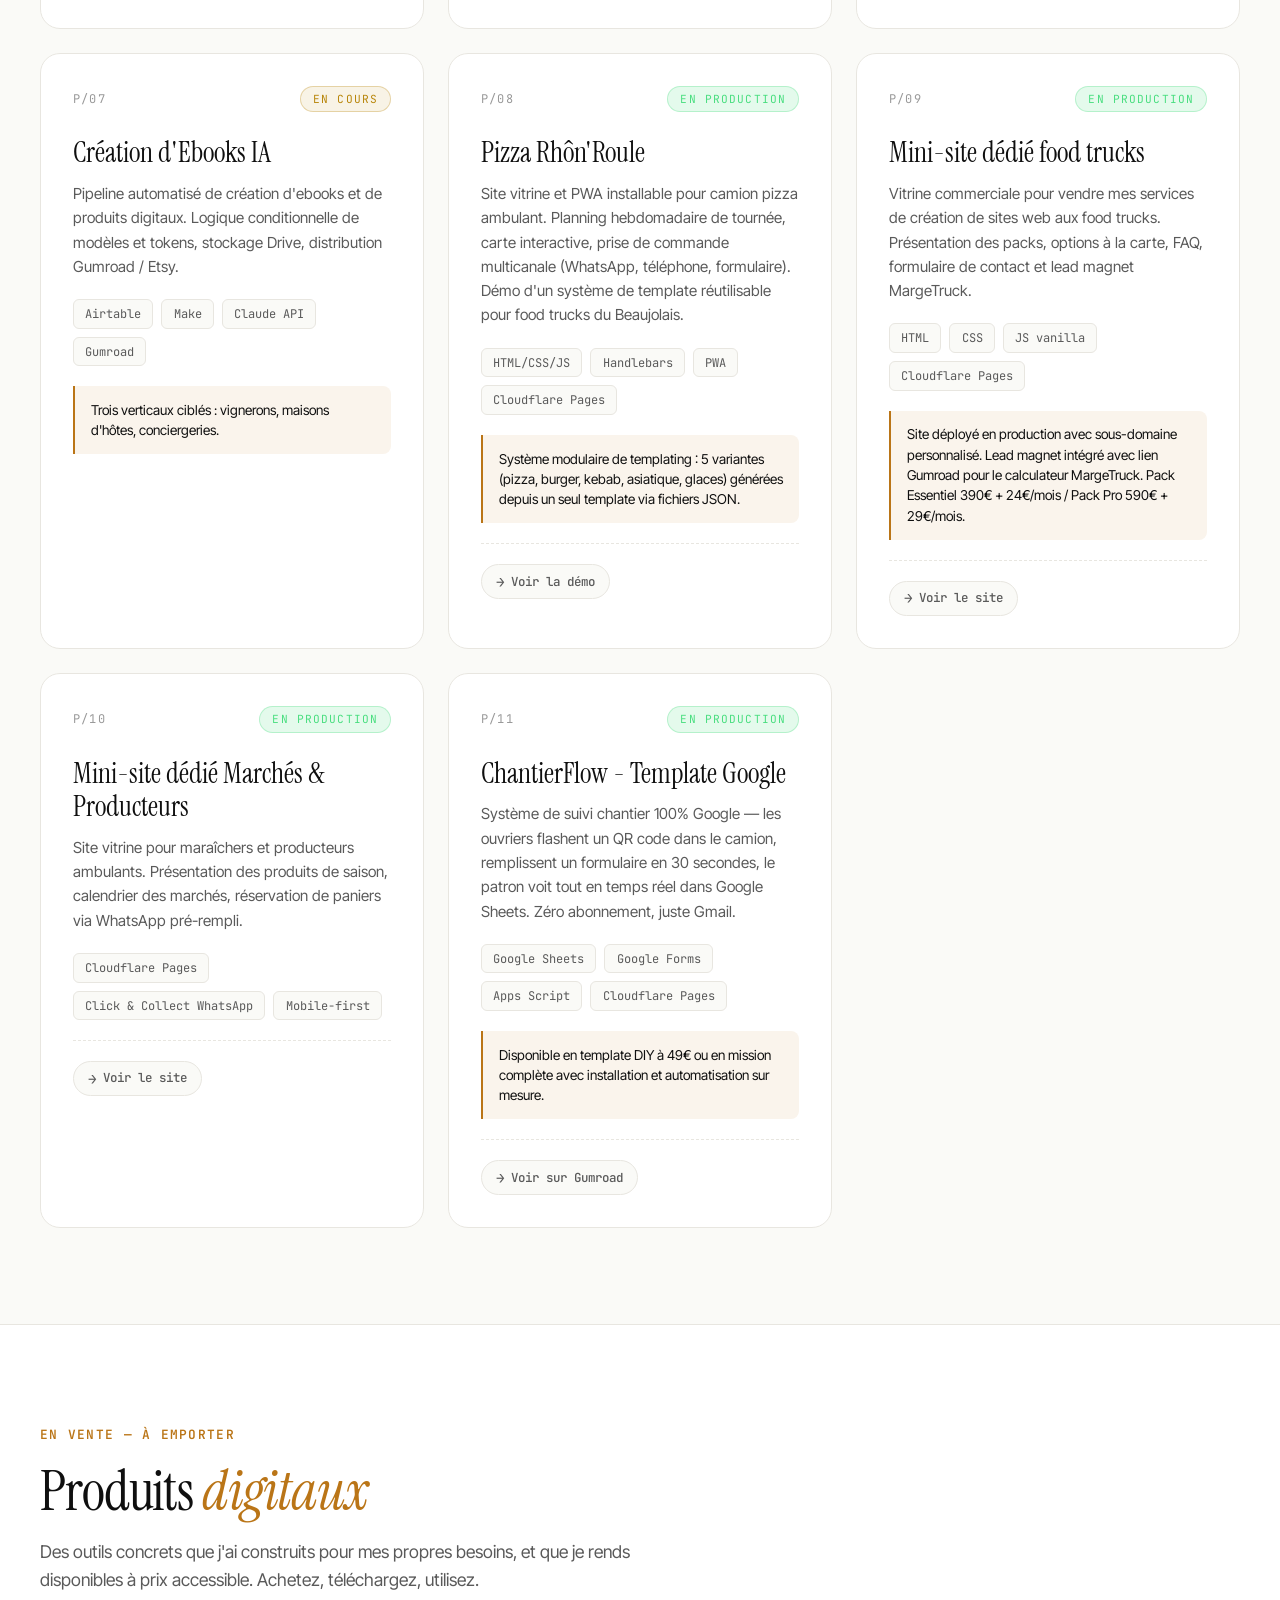
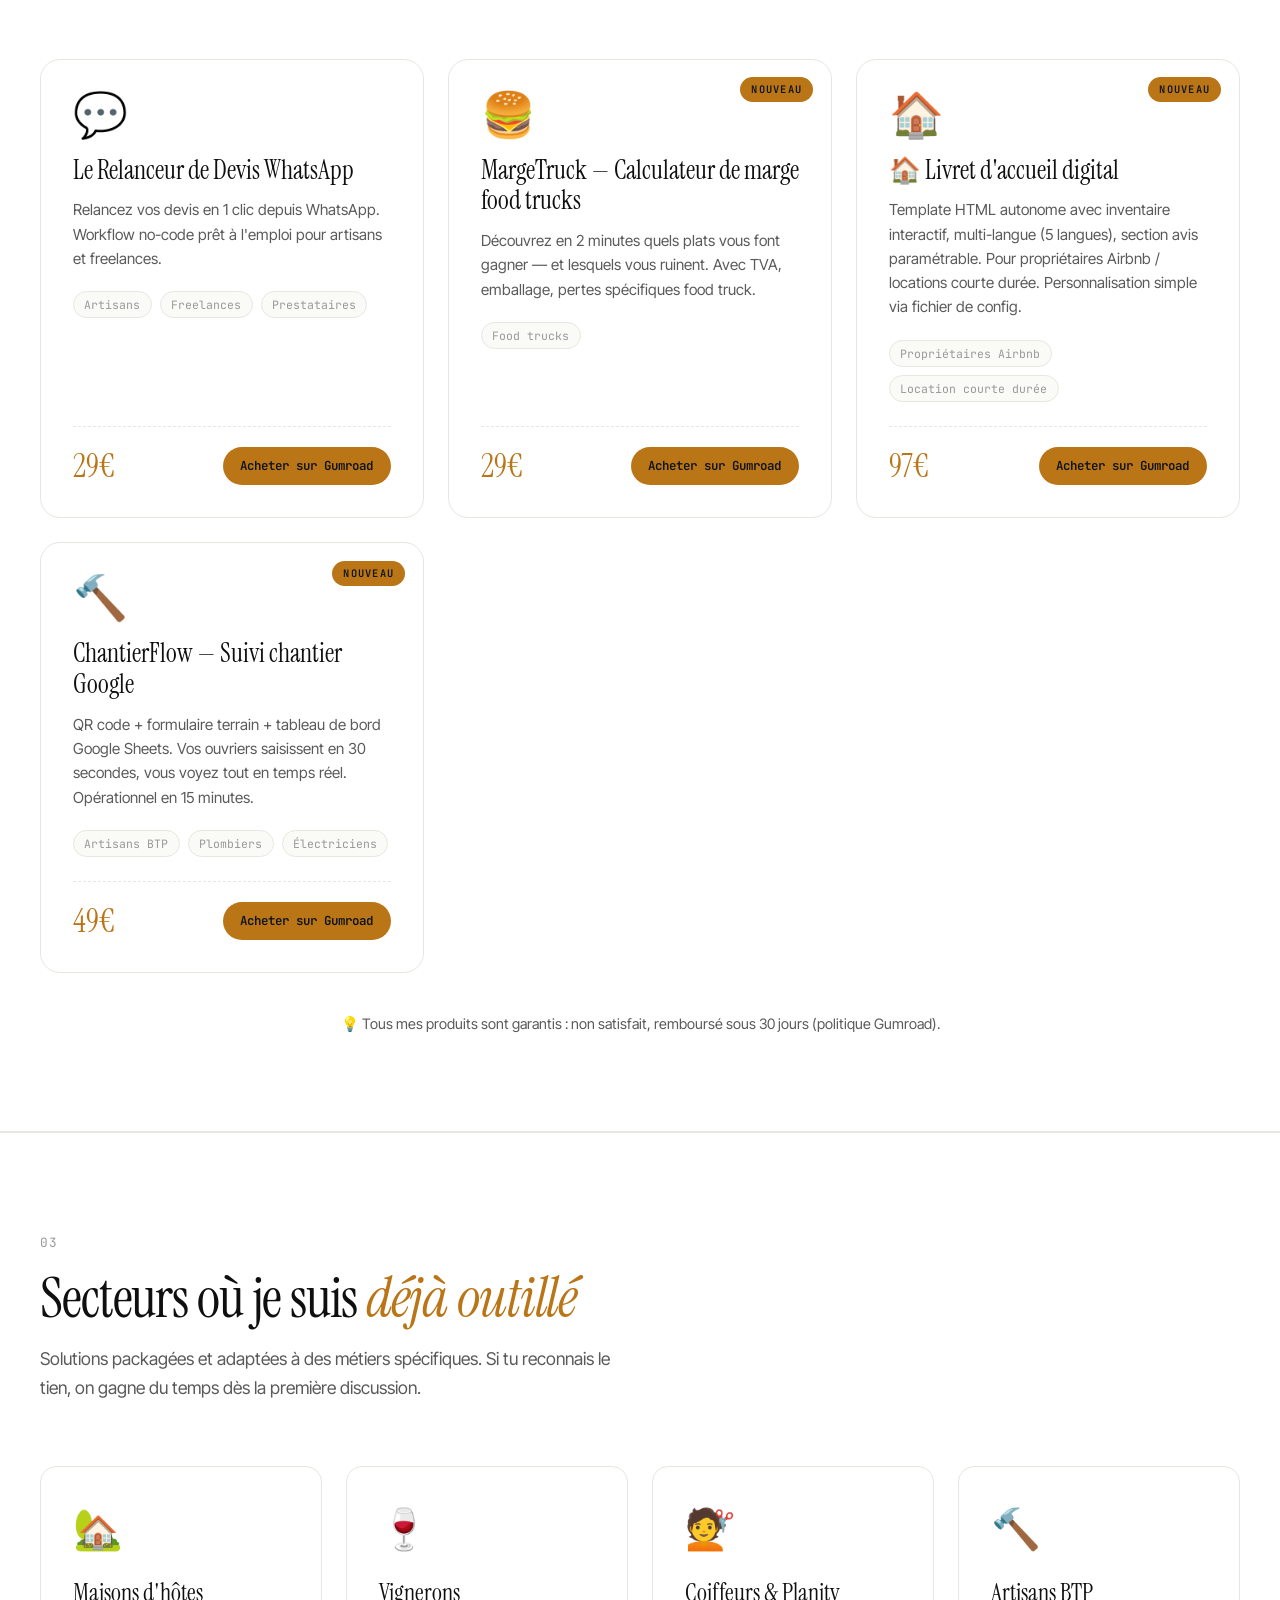
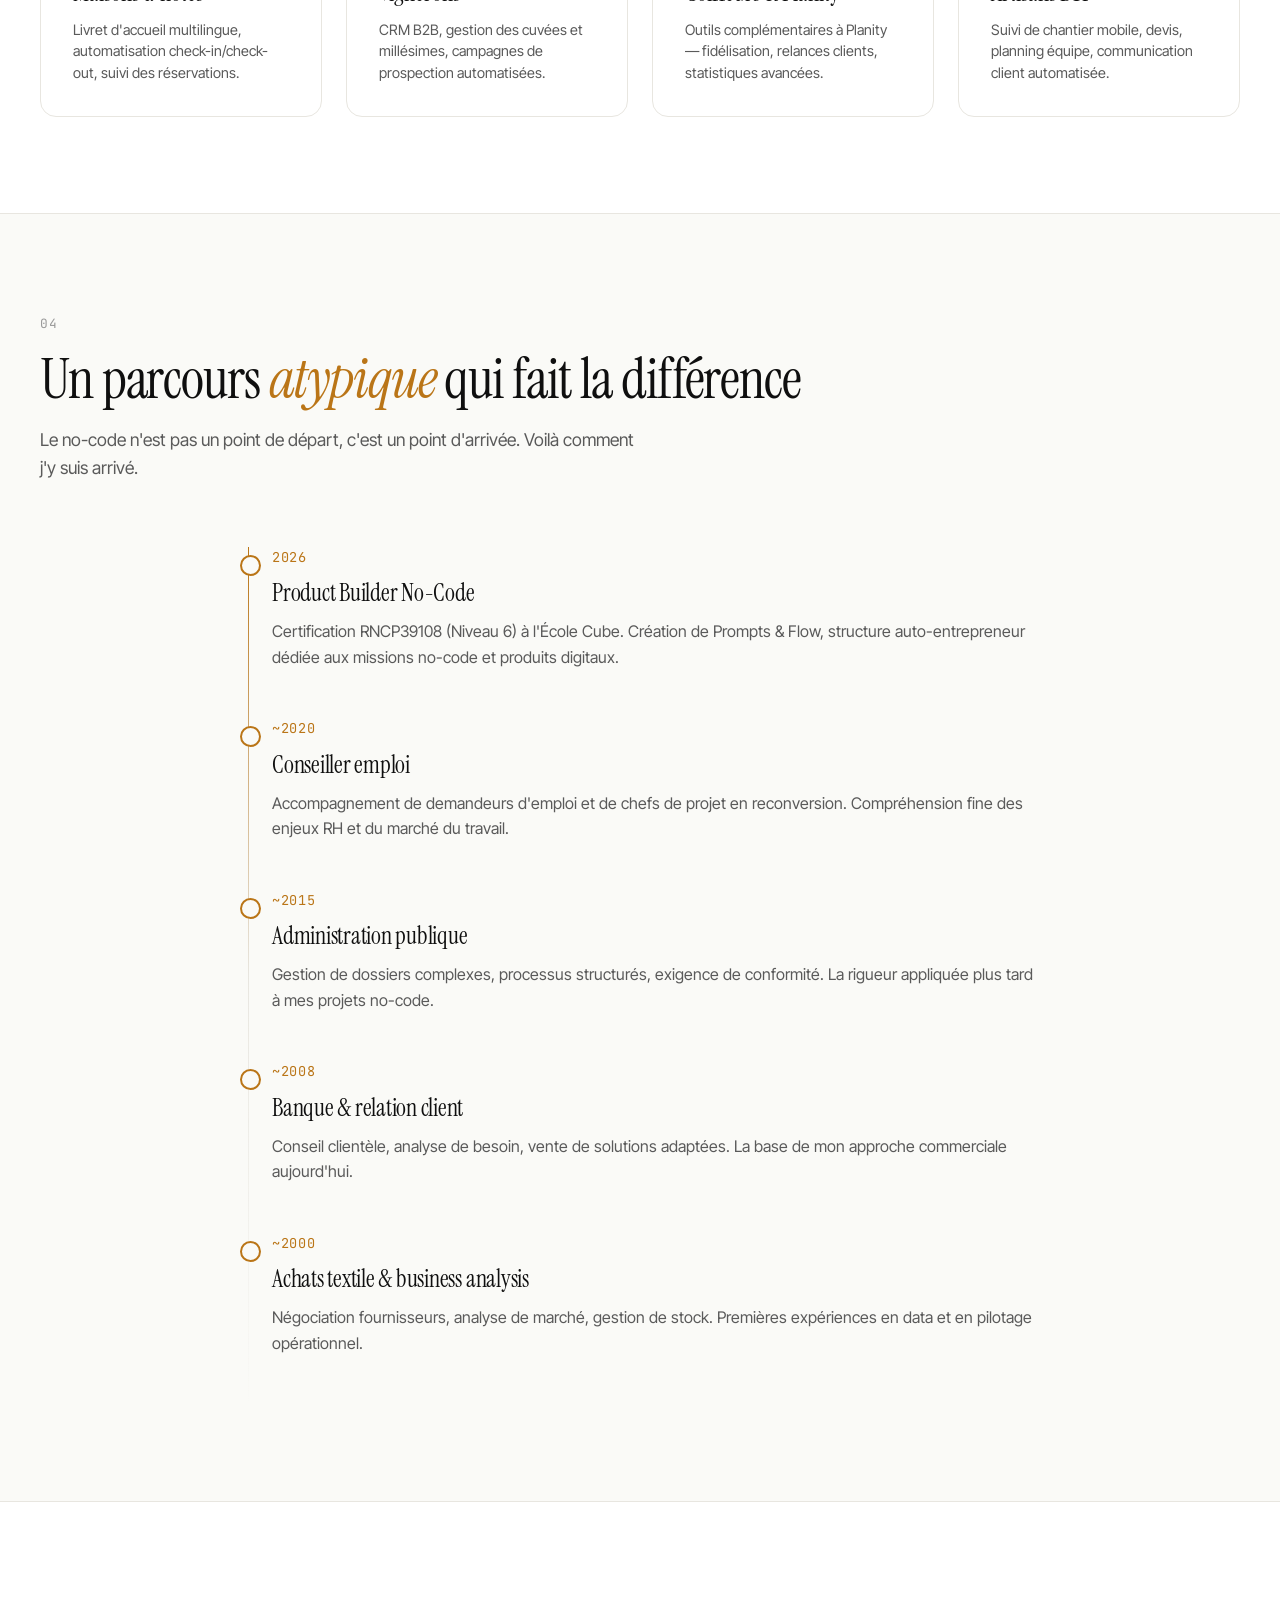
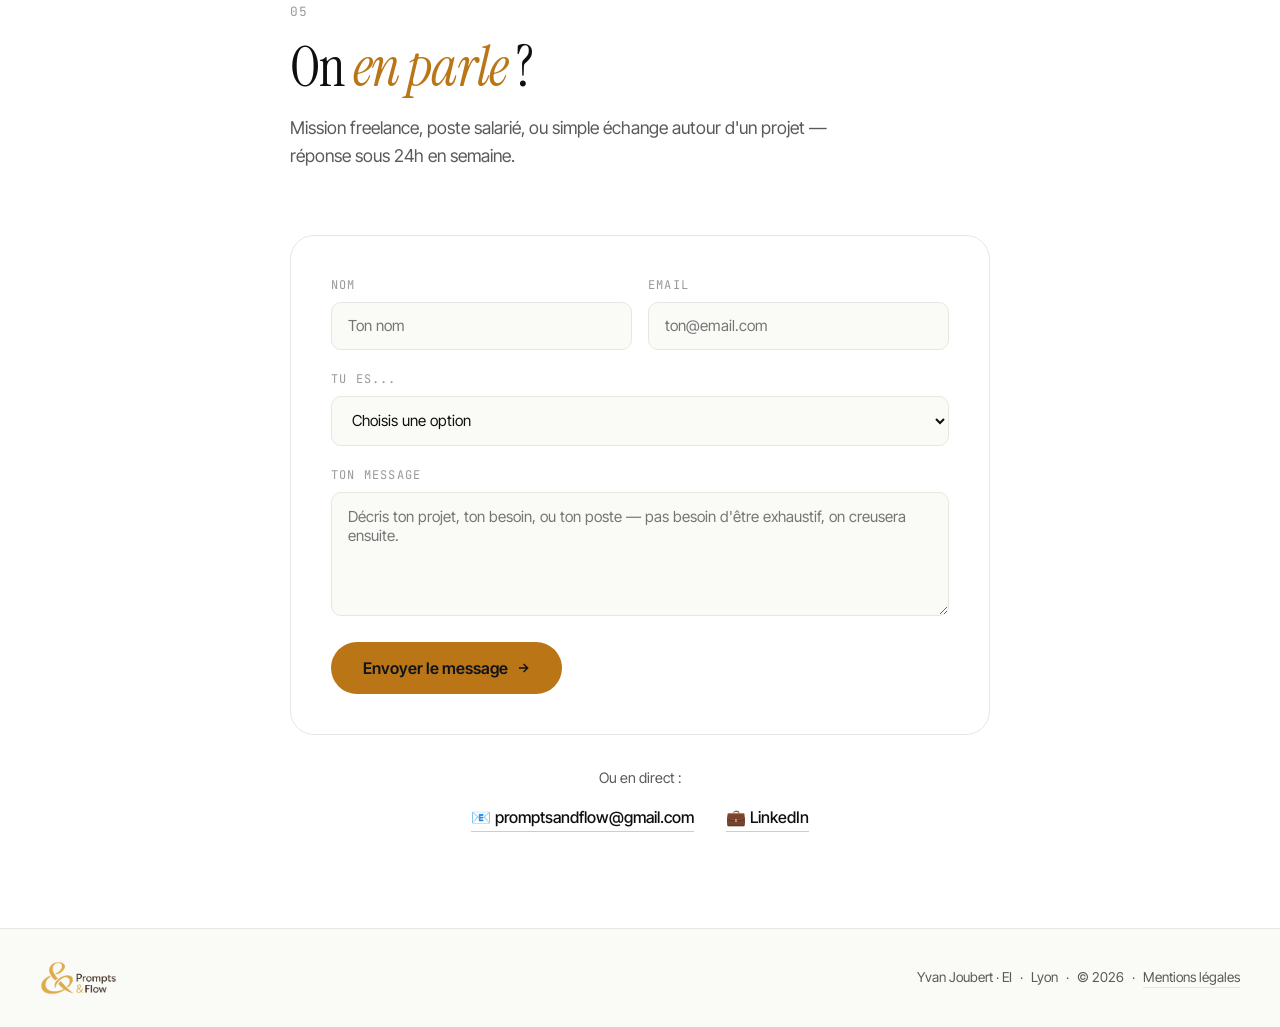
==== commit af6de2d6: "feat: liens CV distincts freelance et salarié dans le portfolio" ====
--- a/index.html
+++ b/index.html
@@ -172,6 +172,7 @@
           <li>Intégrations IA (Claude API, GPT)</li>
         </ul>
         <a href="#contact" class="service-link">Discuter d'une mission →</a>
+        <a href="cv-yvan-joubert-freelance.pdf" target="_blank" rel="noopener" class="service-link">Voir mon CV →</a>
       </article>
 
       <article class="service-card">
@@ -184,7 +185,7 @@
           <li>Make / Airtable / Bubble Specialist</li>
           <li>Ouvert au CDI, CDD, alternance</li>
         </ul>
-        <a href="cv-yvan-joubert.pdf" target="_blank" rel="noopener" class="service-link">Voir mon CV →</a>
+        <a href="cv-yvan-joubert-salarie.pdf" target="_blank" rel="noopener" class="service-link">Voir mon CV →</a>
       </article>
     </div>
   </section>
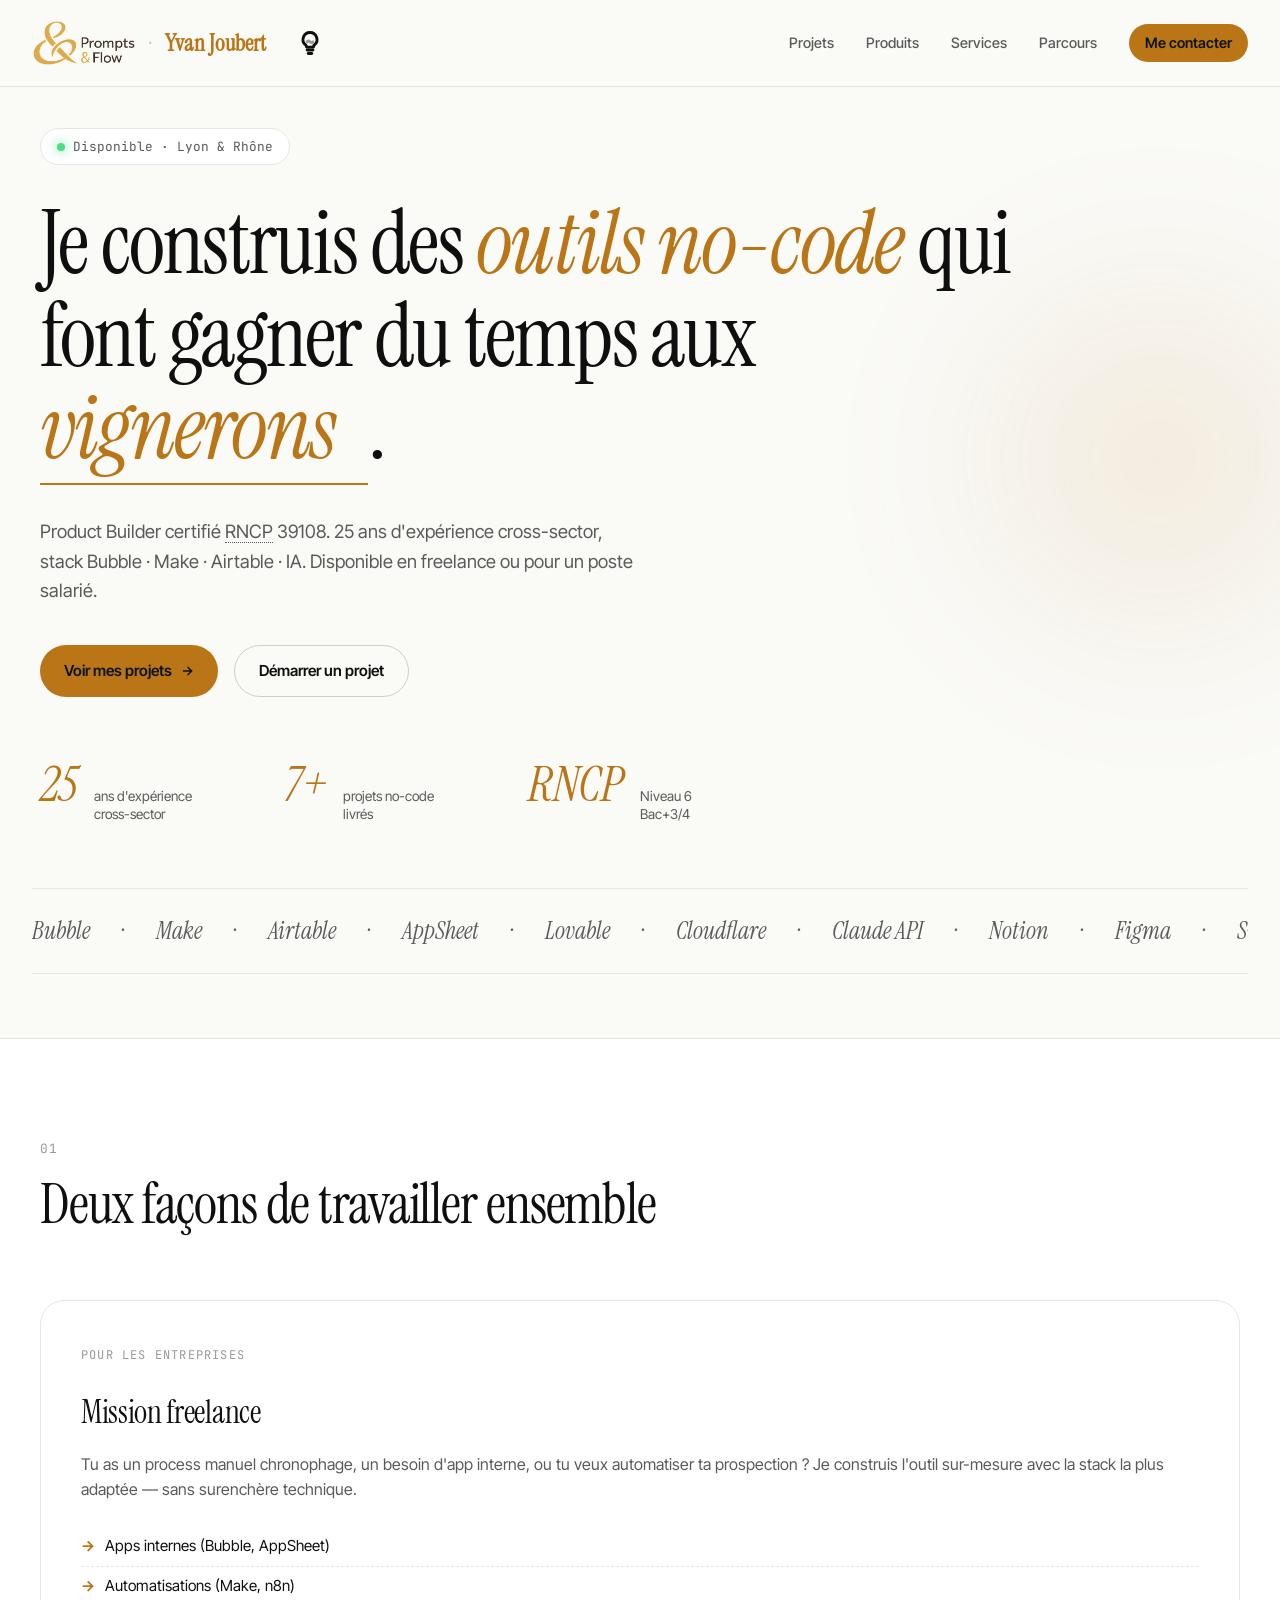
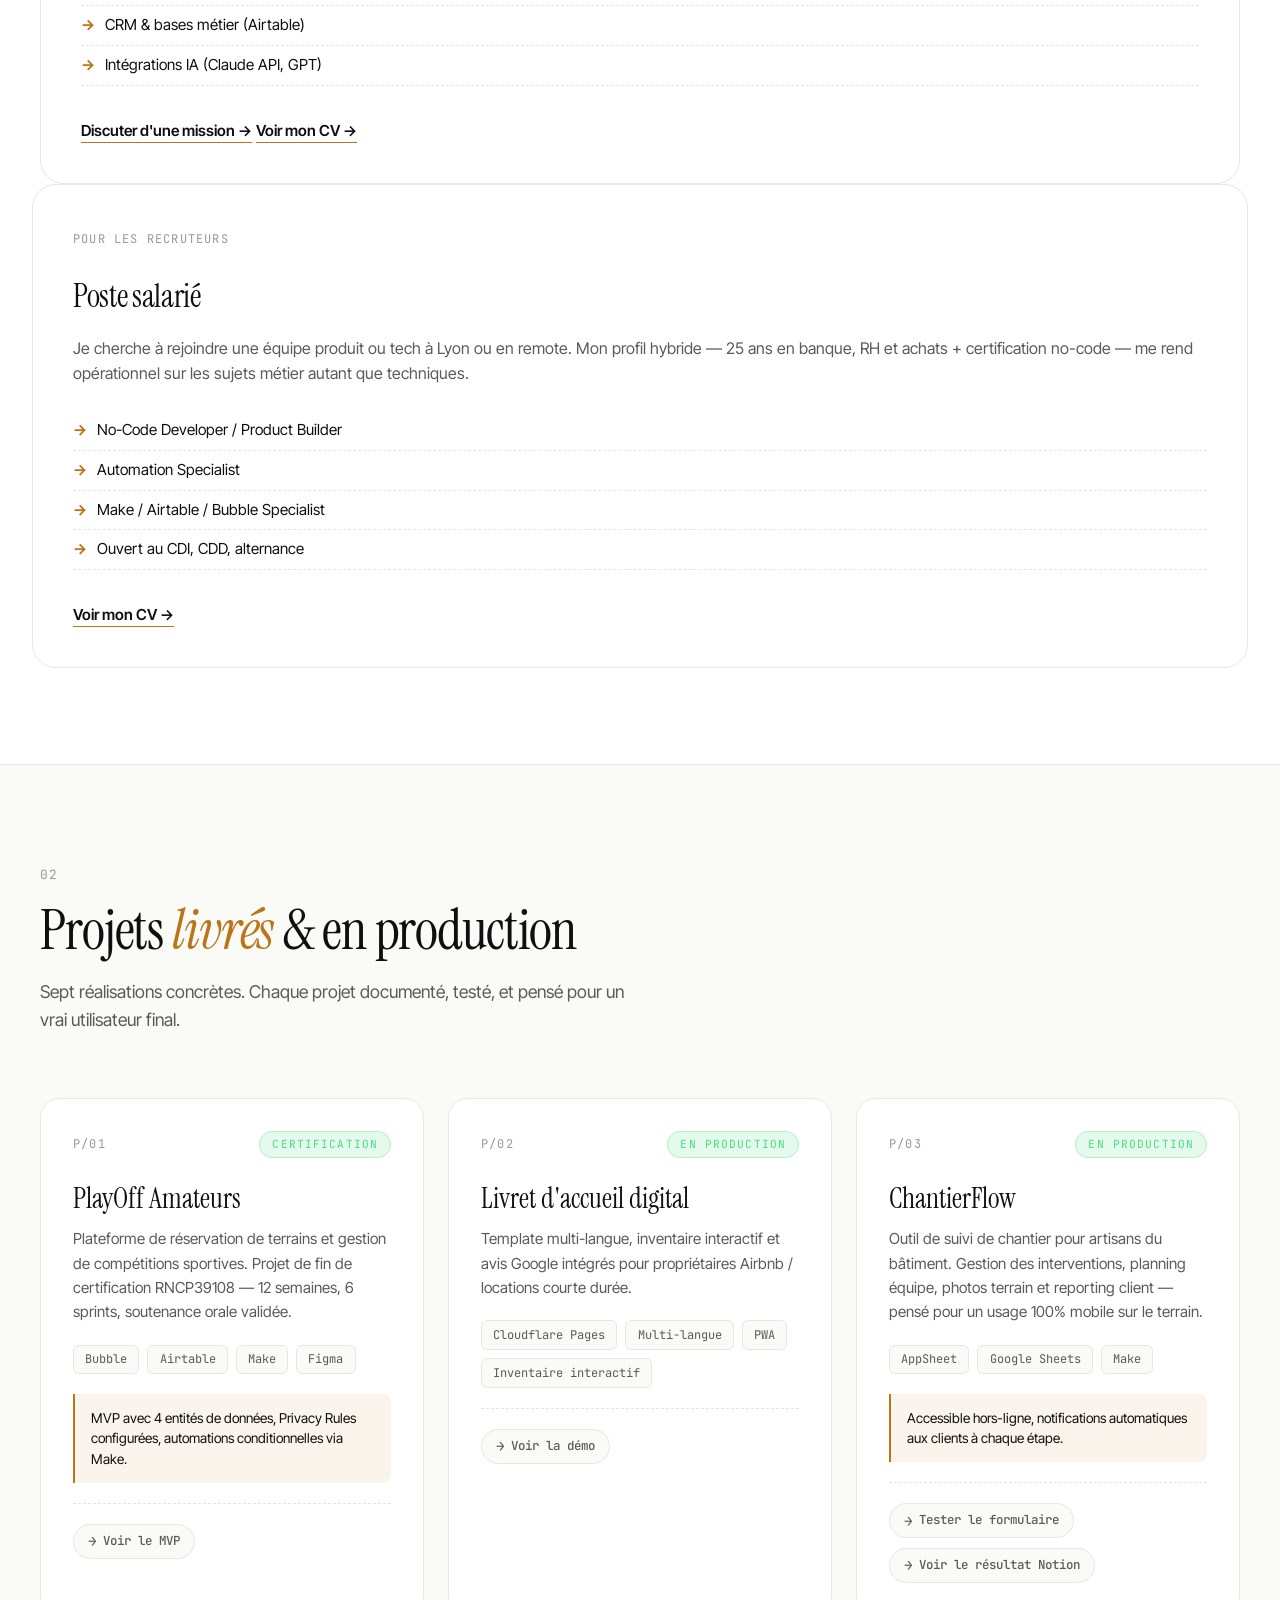
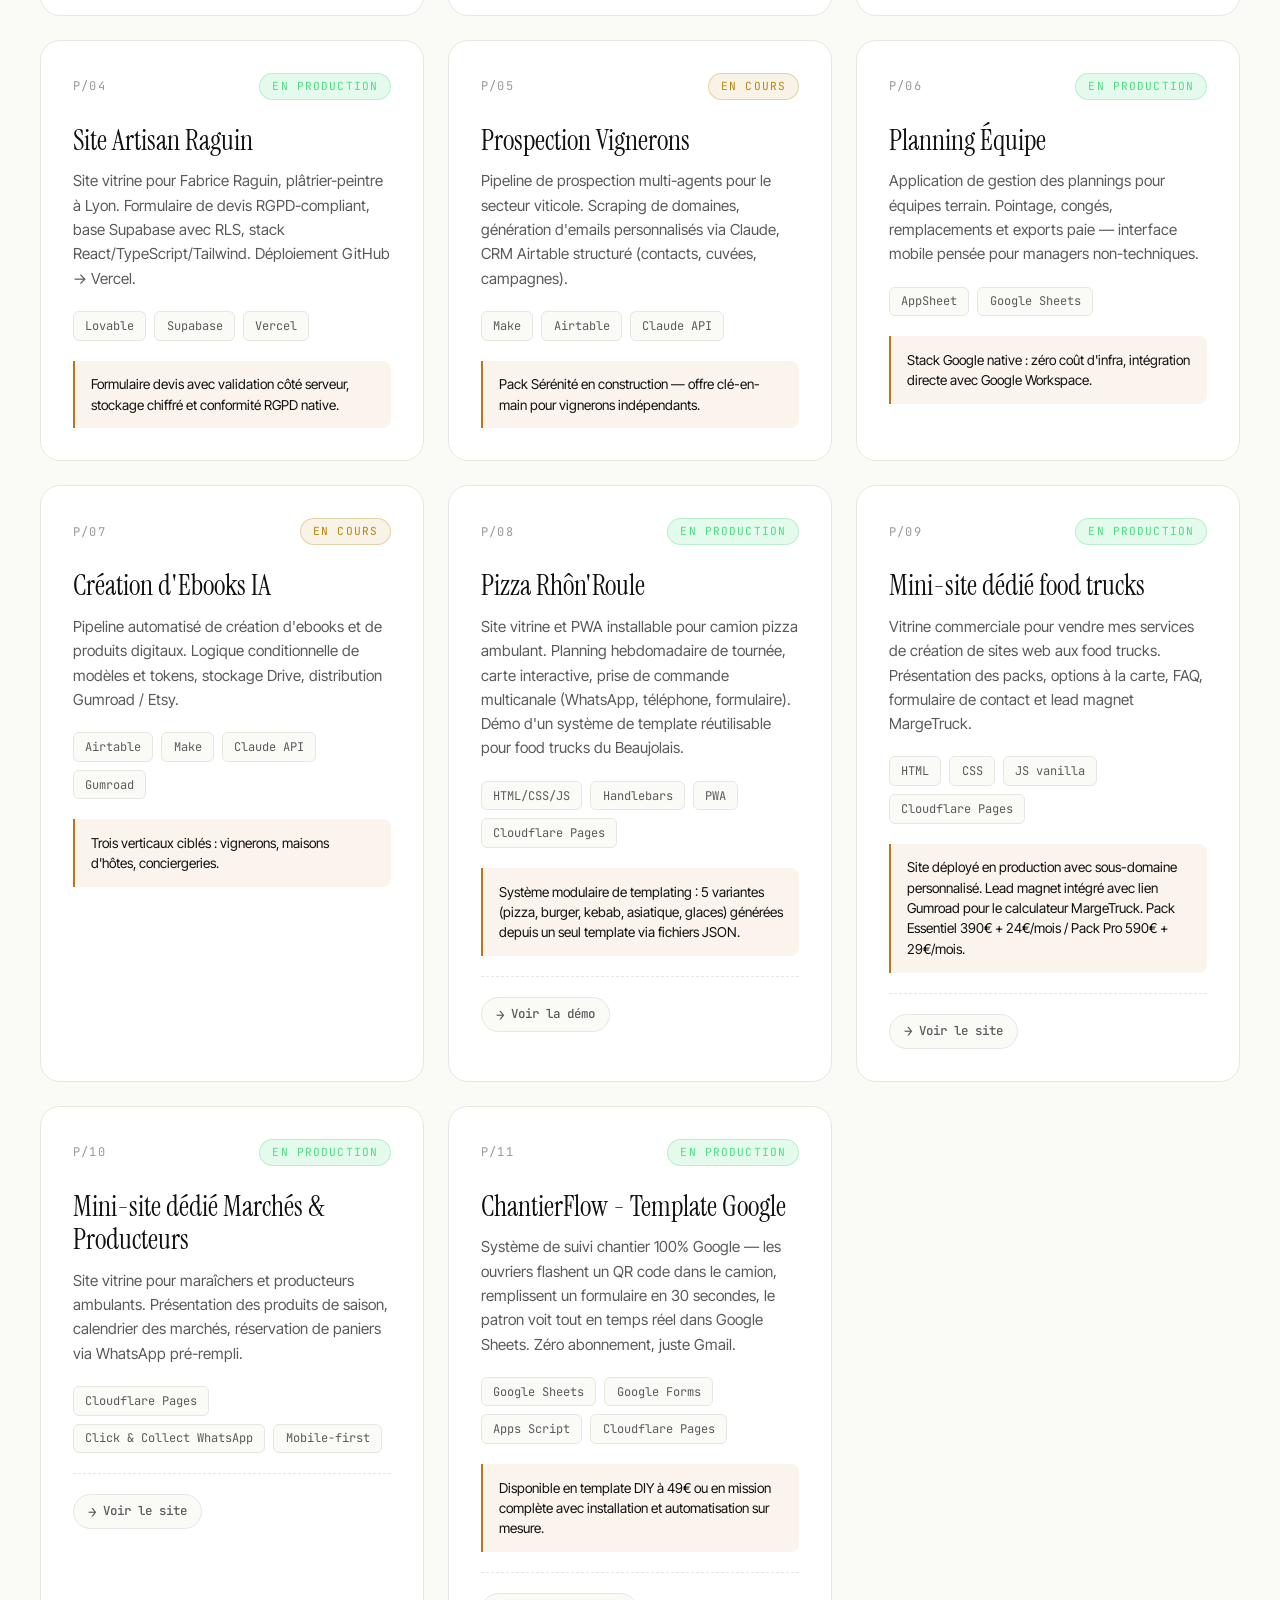
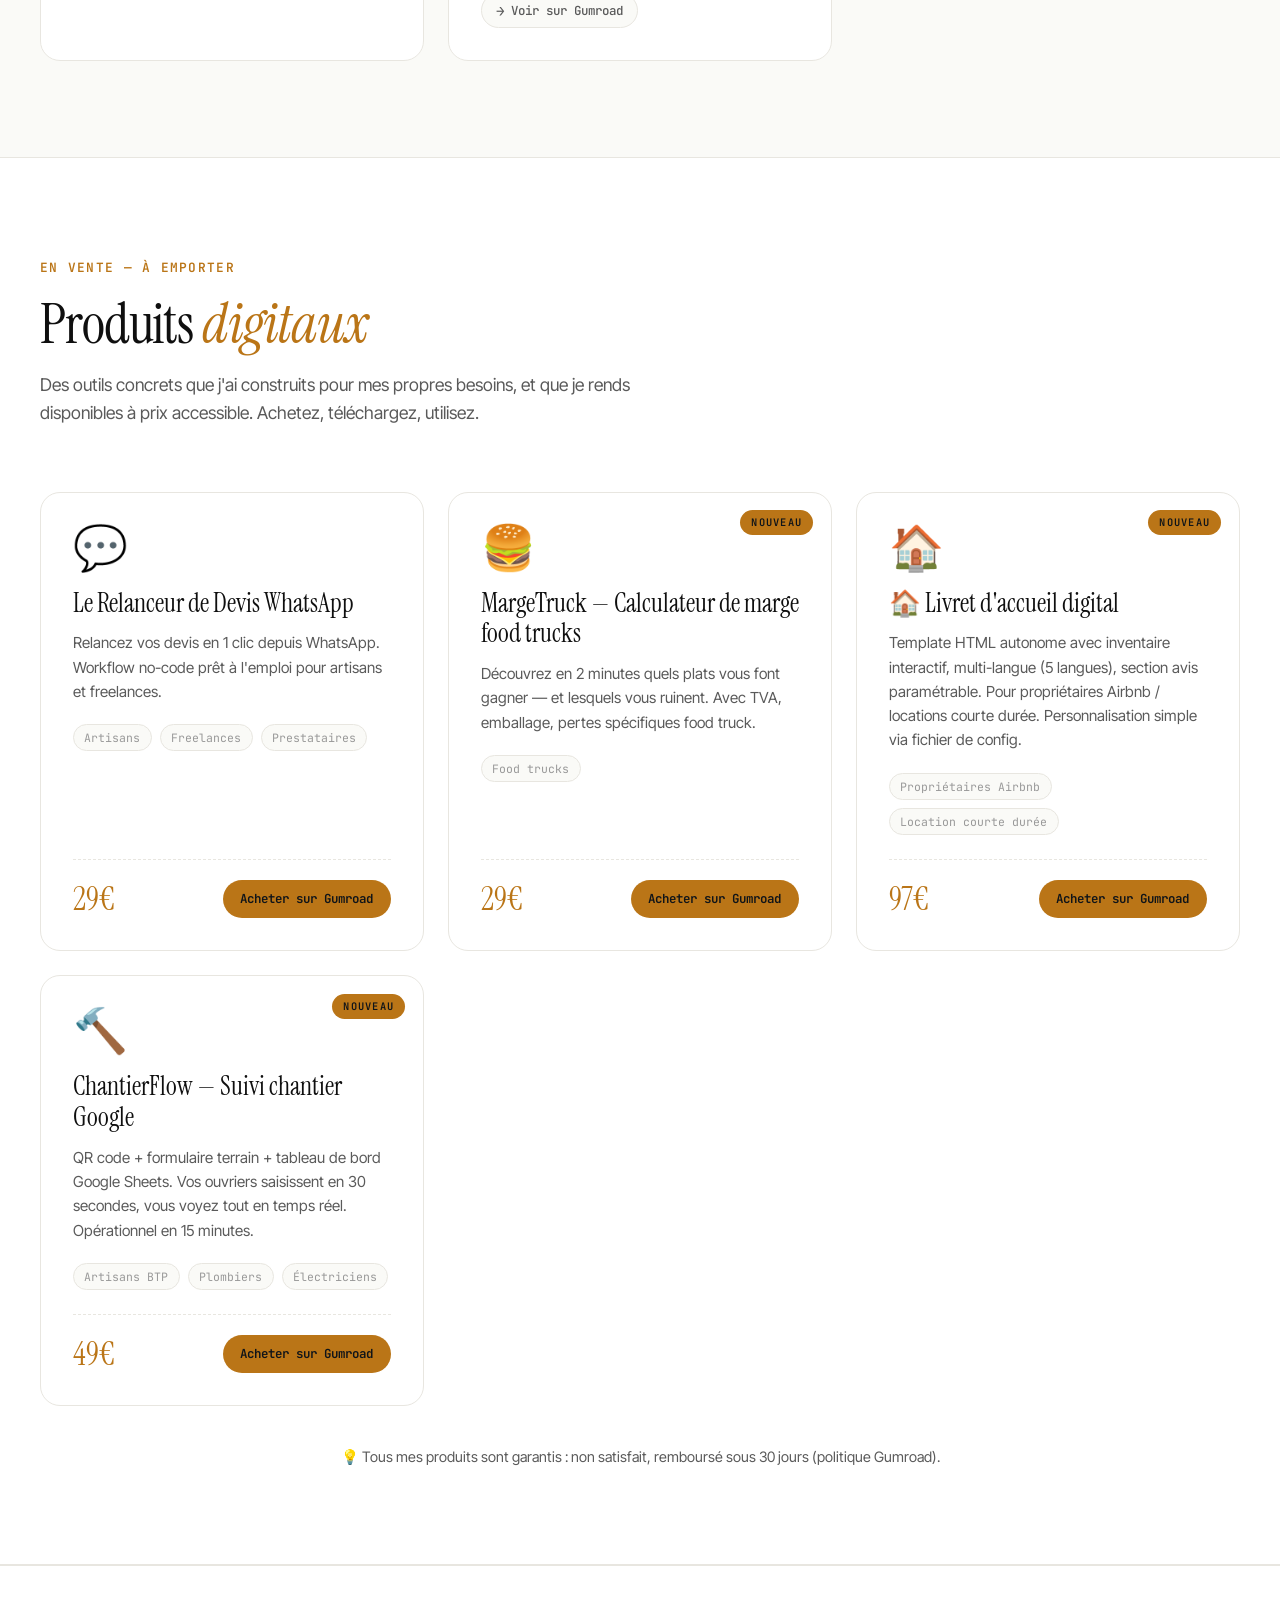
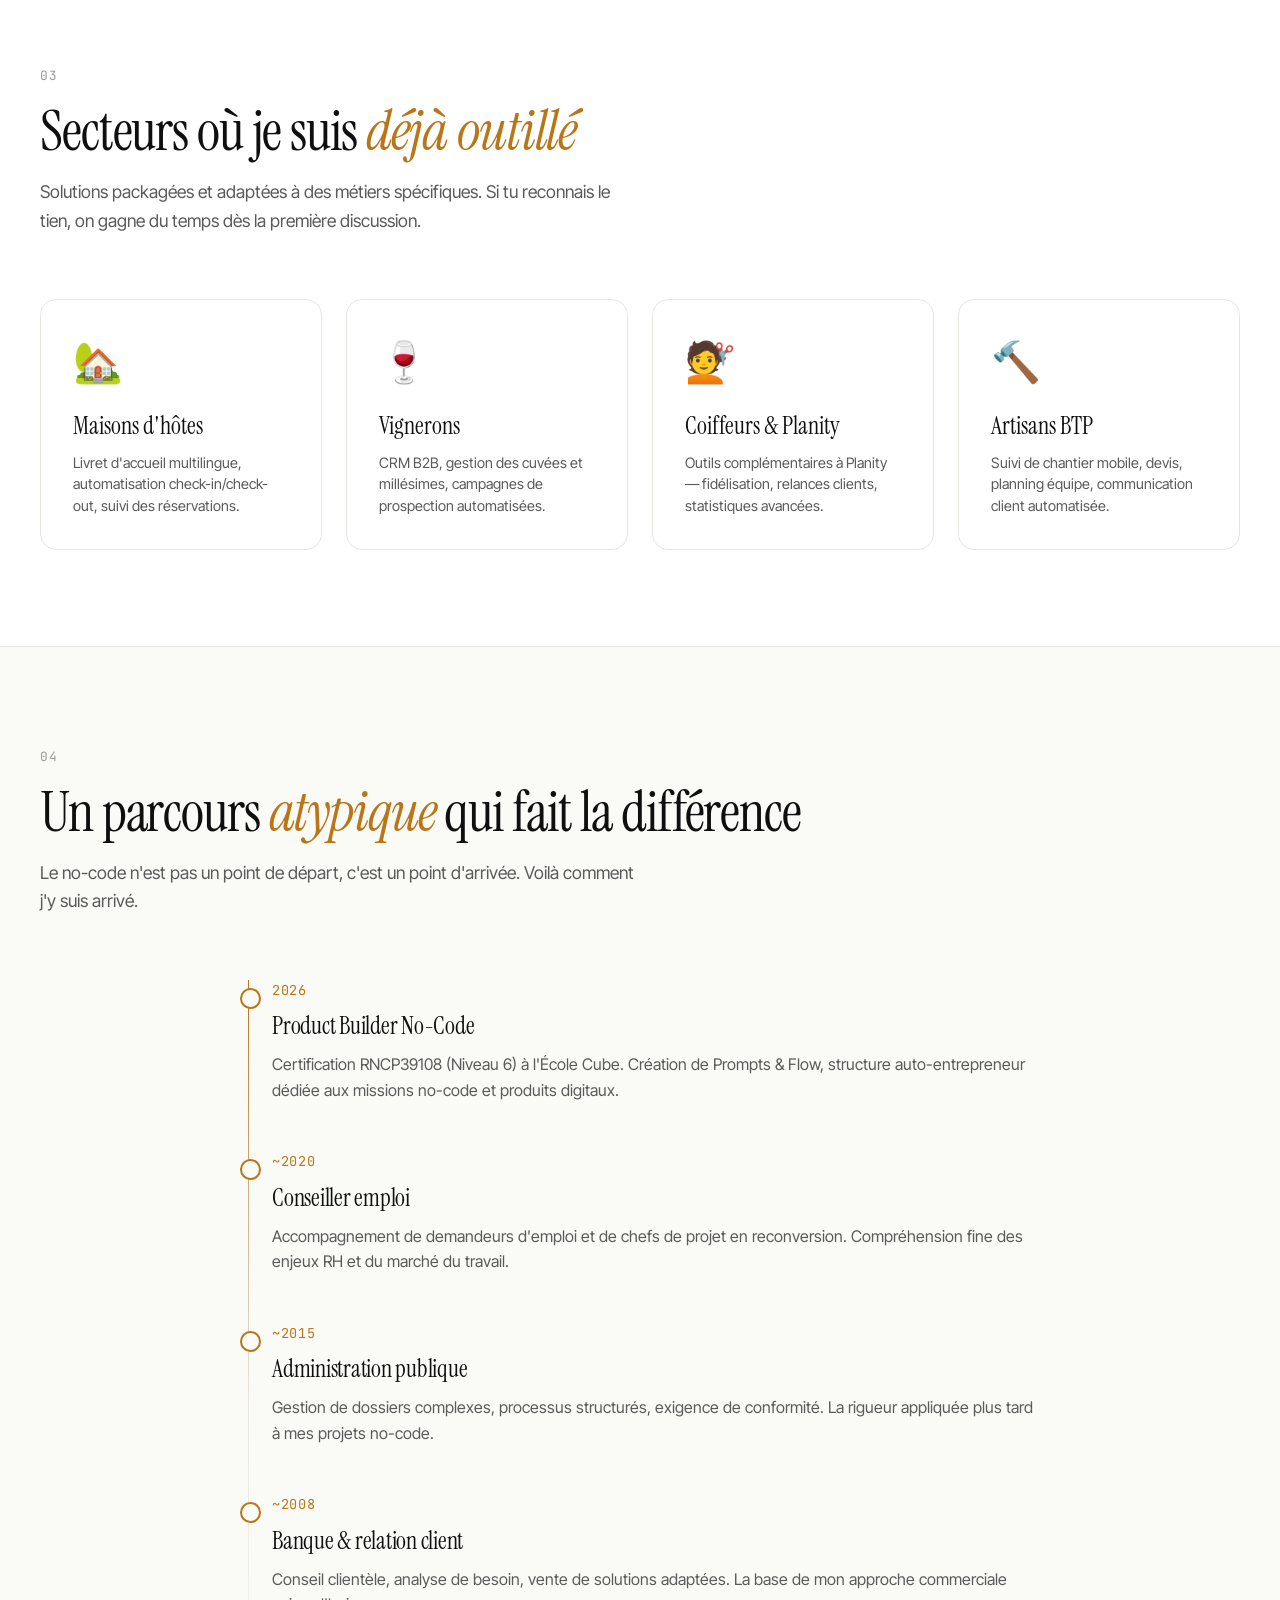
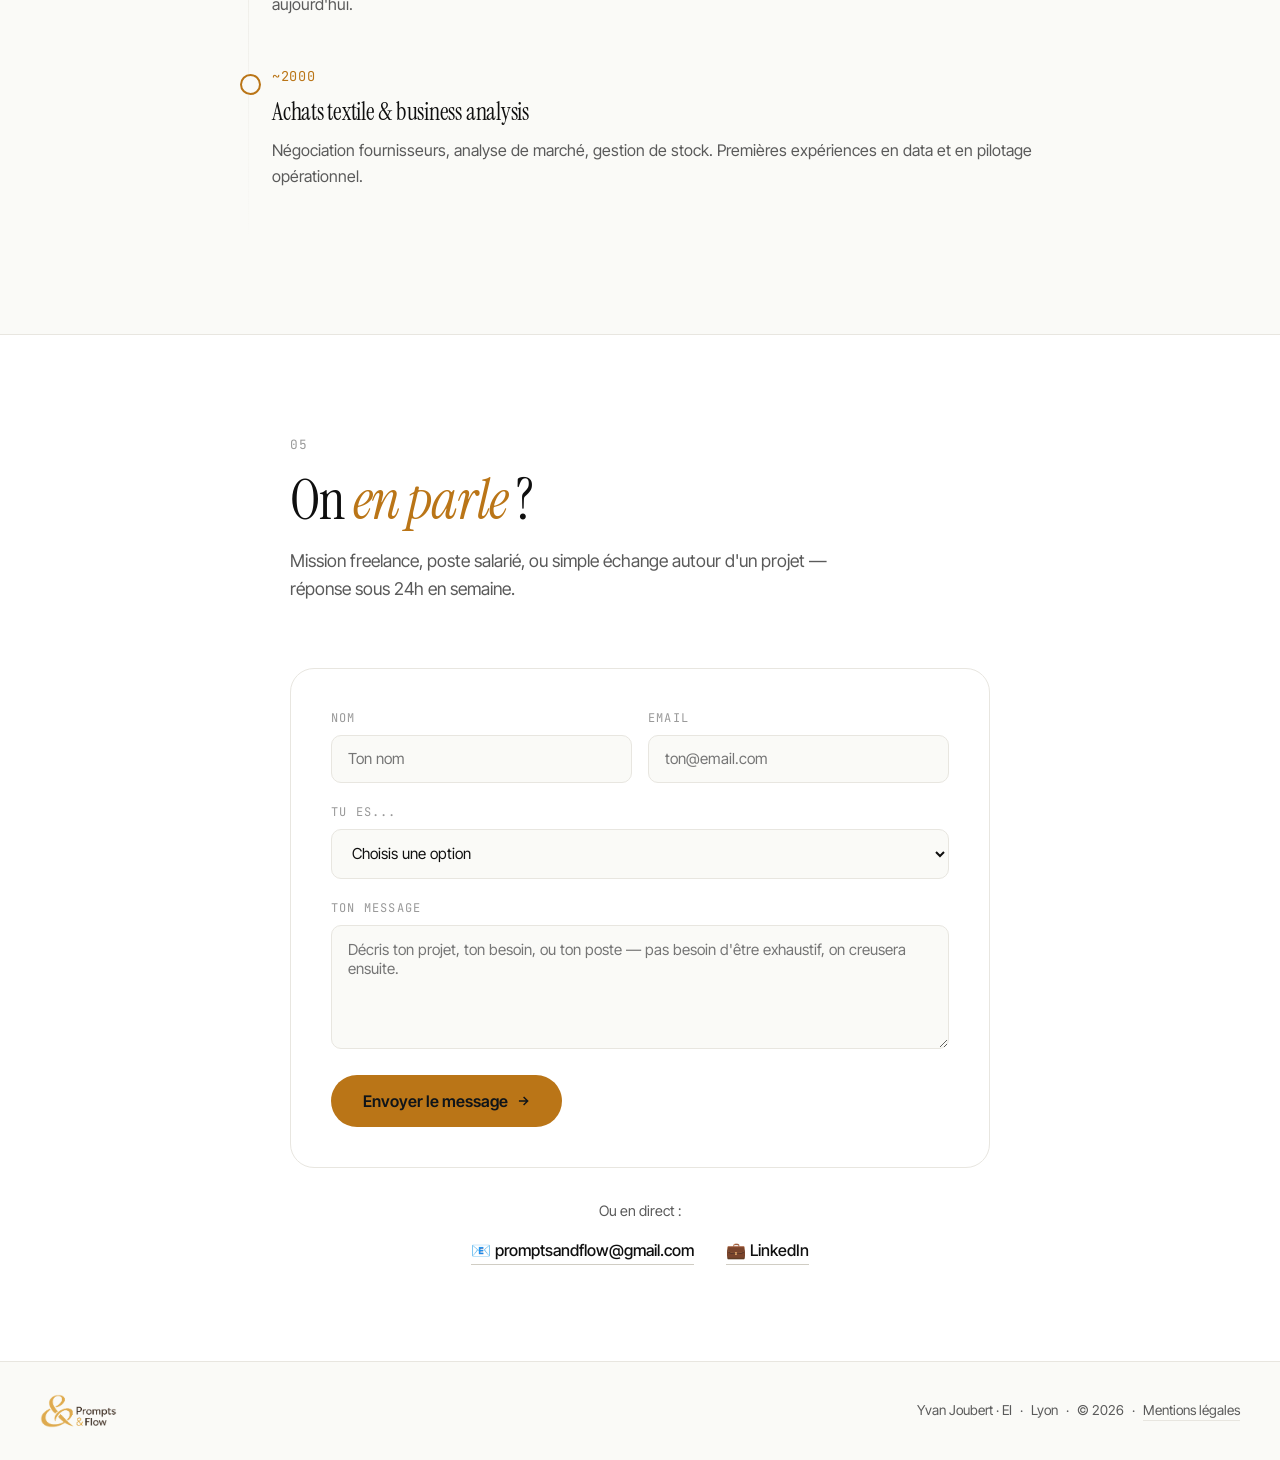
==== commit 0be963d9: "modif liens cv" ====
--- a/index.html
+++ b/index.html
@@ -173,6 +173,7 @@
         </ul>
         <a href="#contact" class="service-link">Discuter d'une mission →</a>
         <a href="cv-yvan-joubert-freelance.pdf" target="_blank" rel="noopener" class="service-link">Voir mon CV →</a>
+      </div>  
       </article>
 
       <article class="service-card">
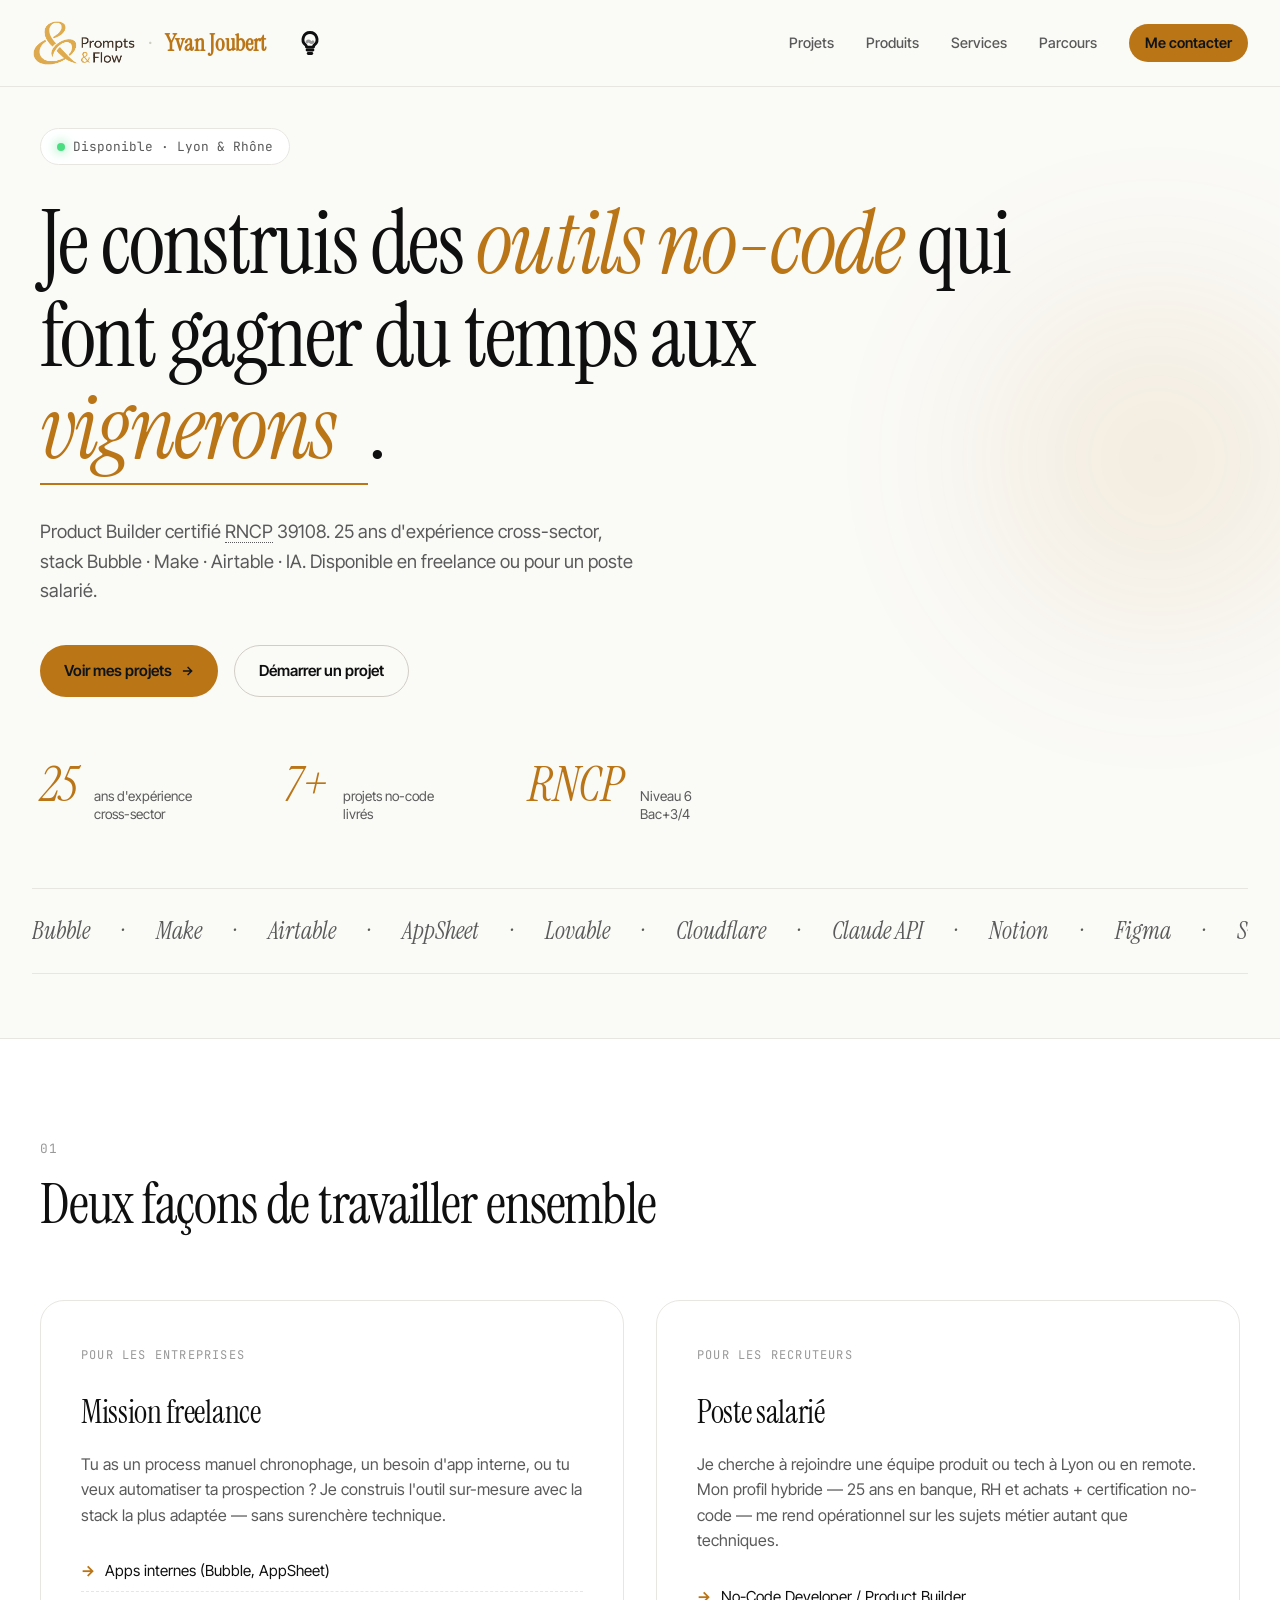
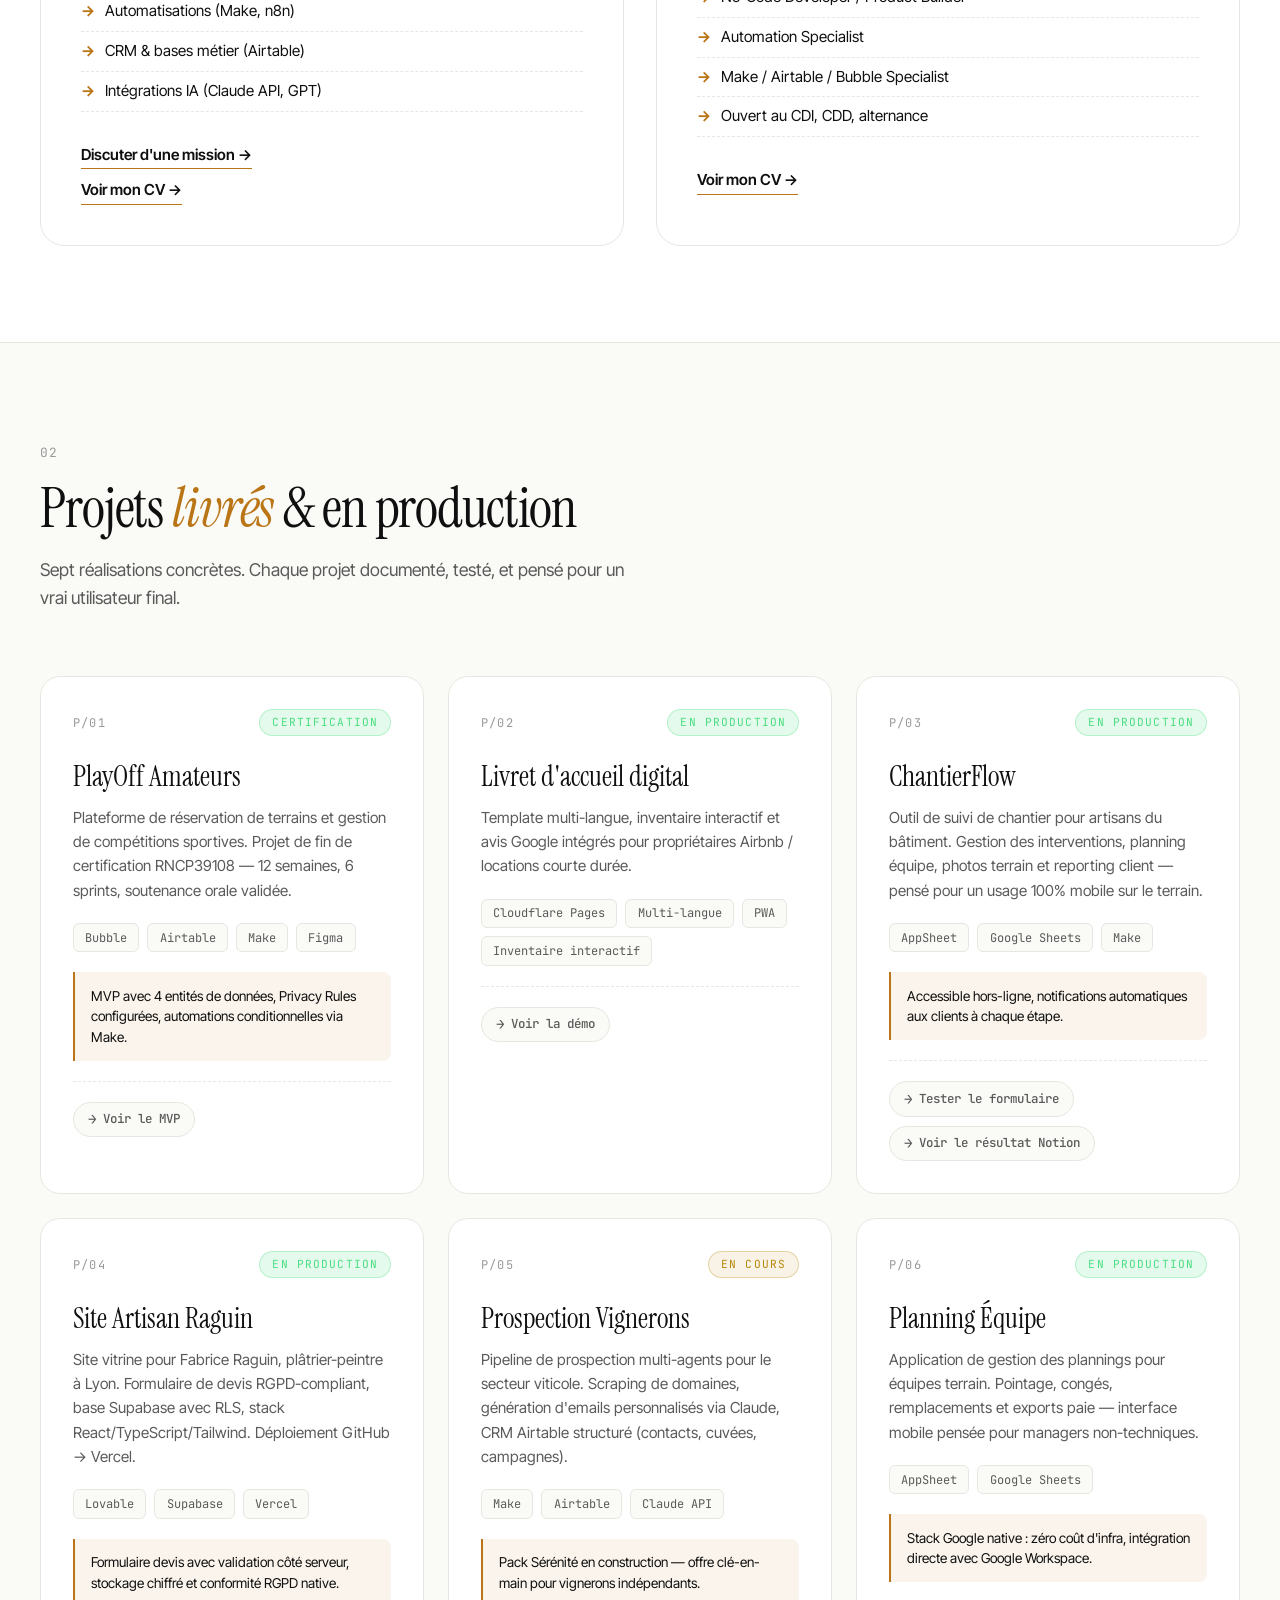
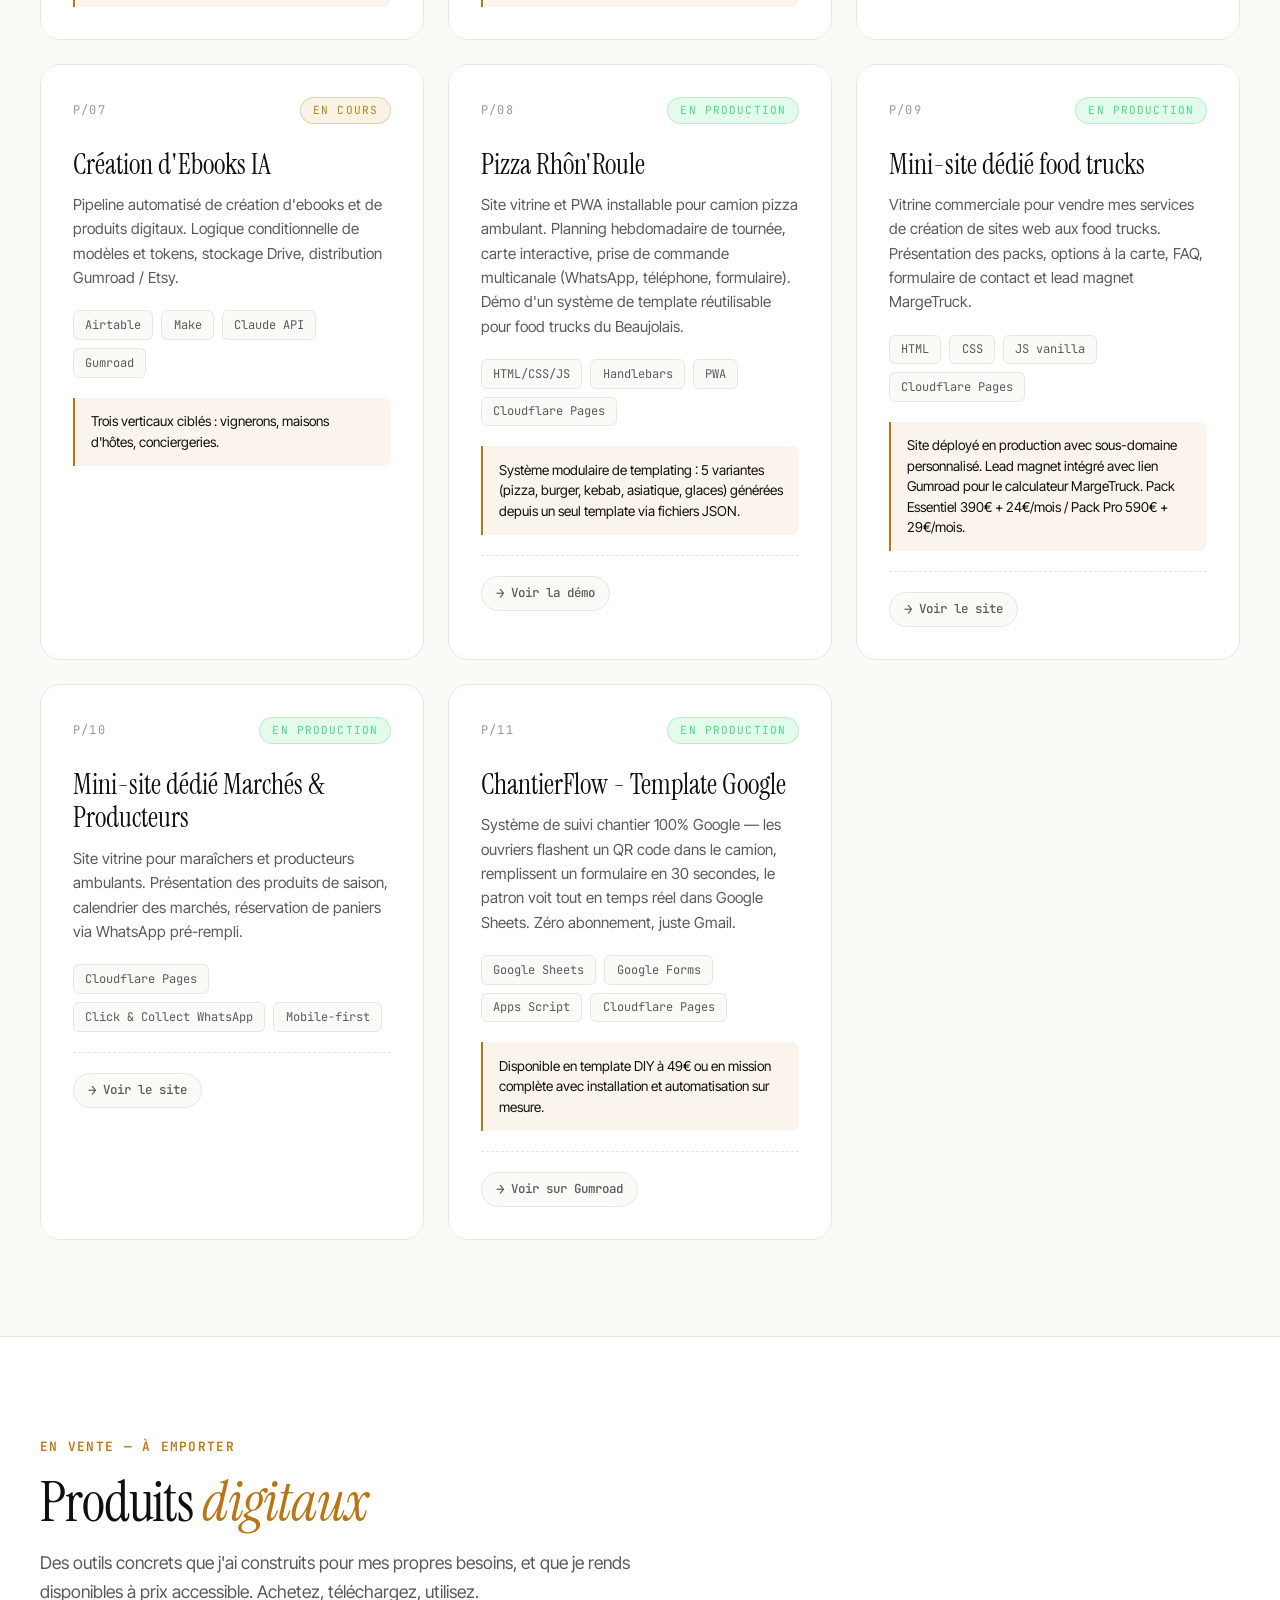
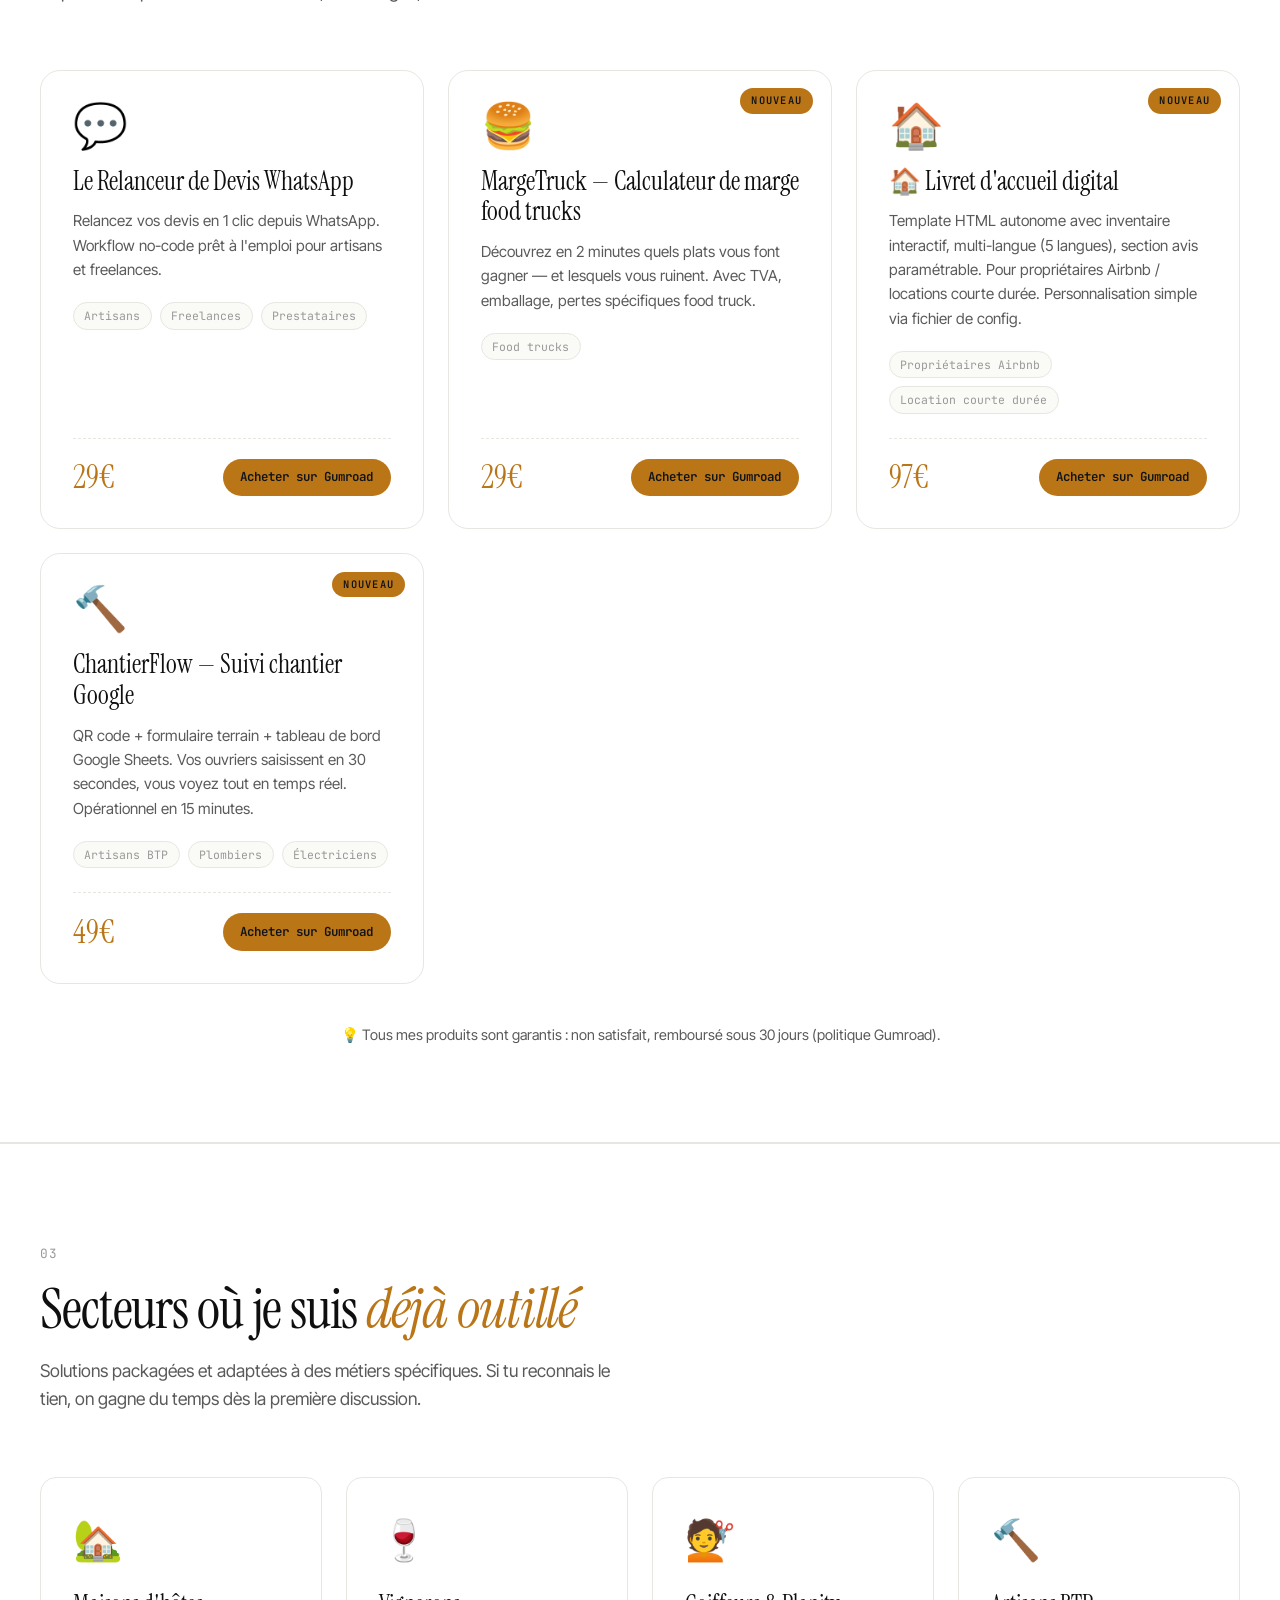
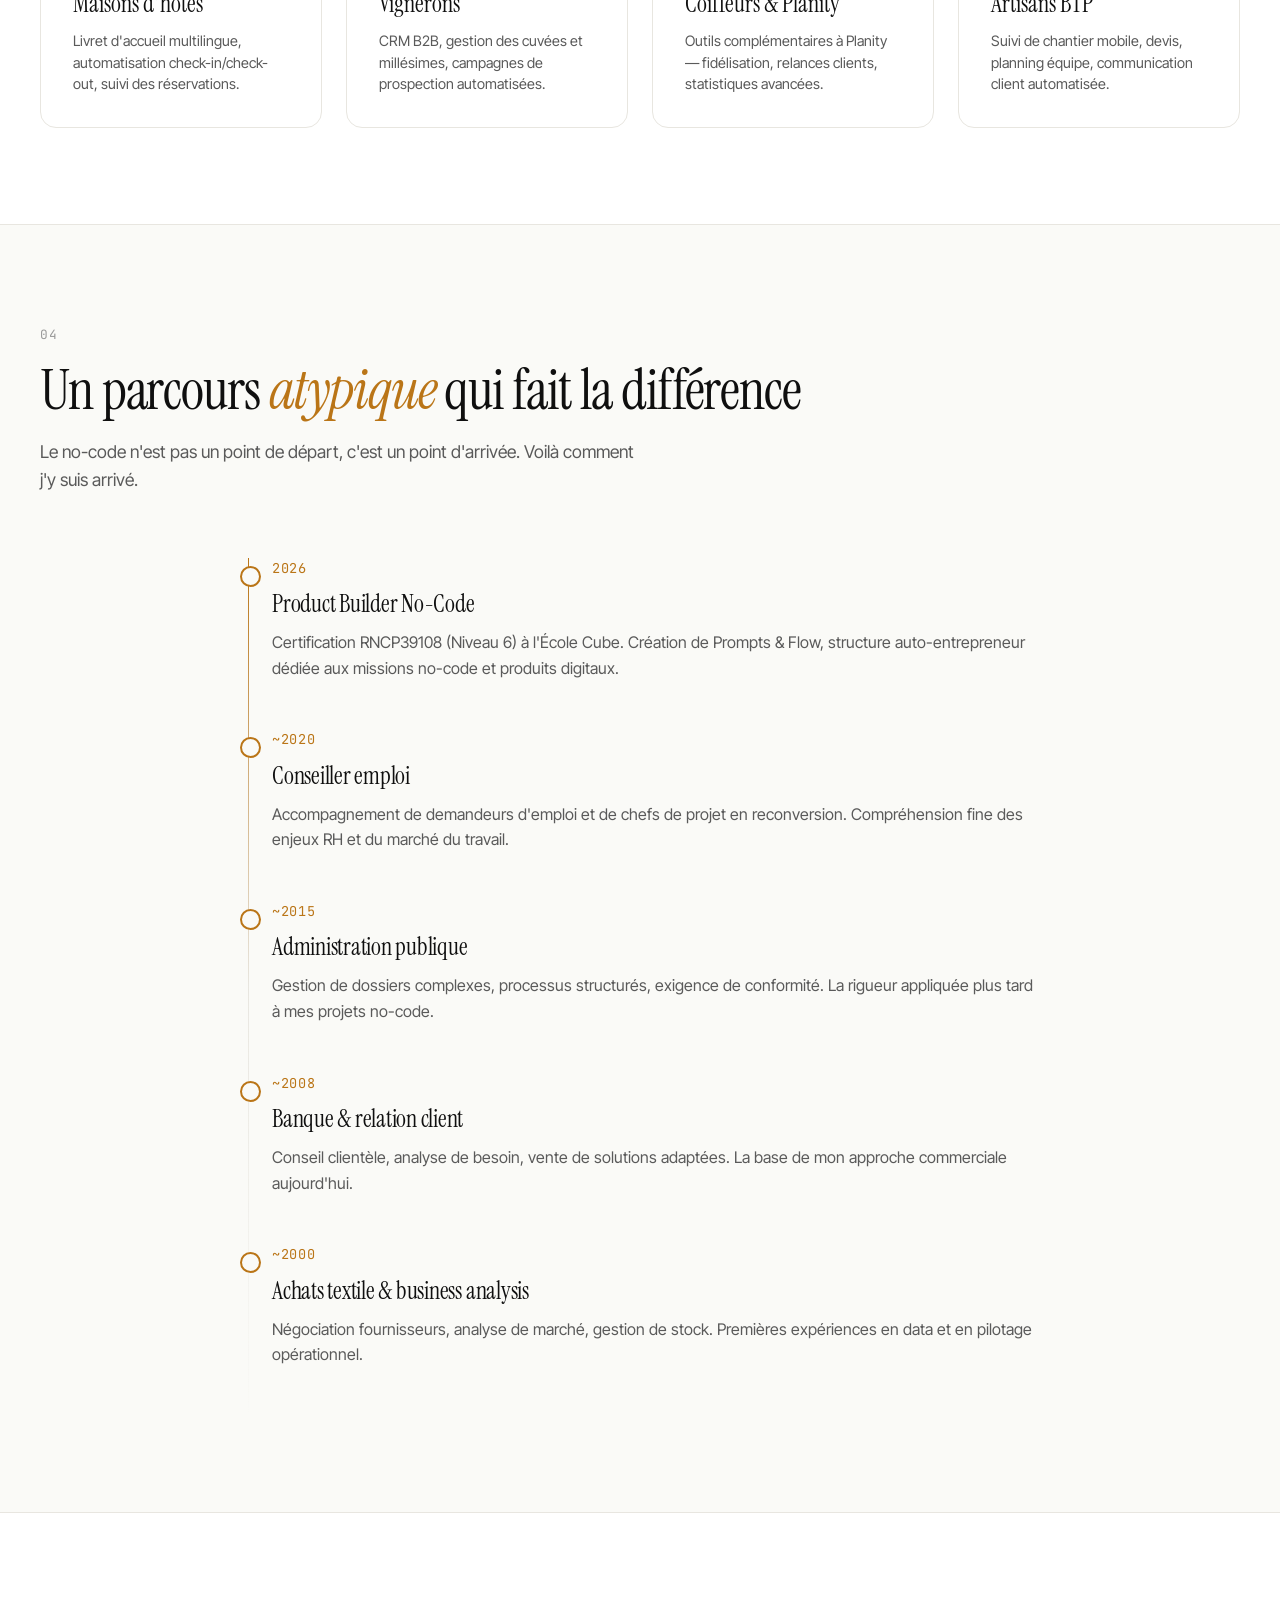
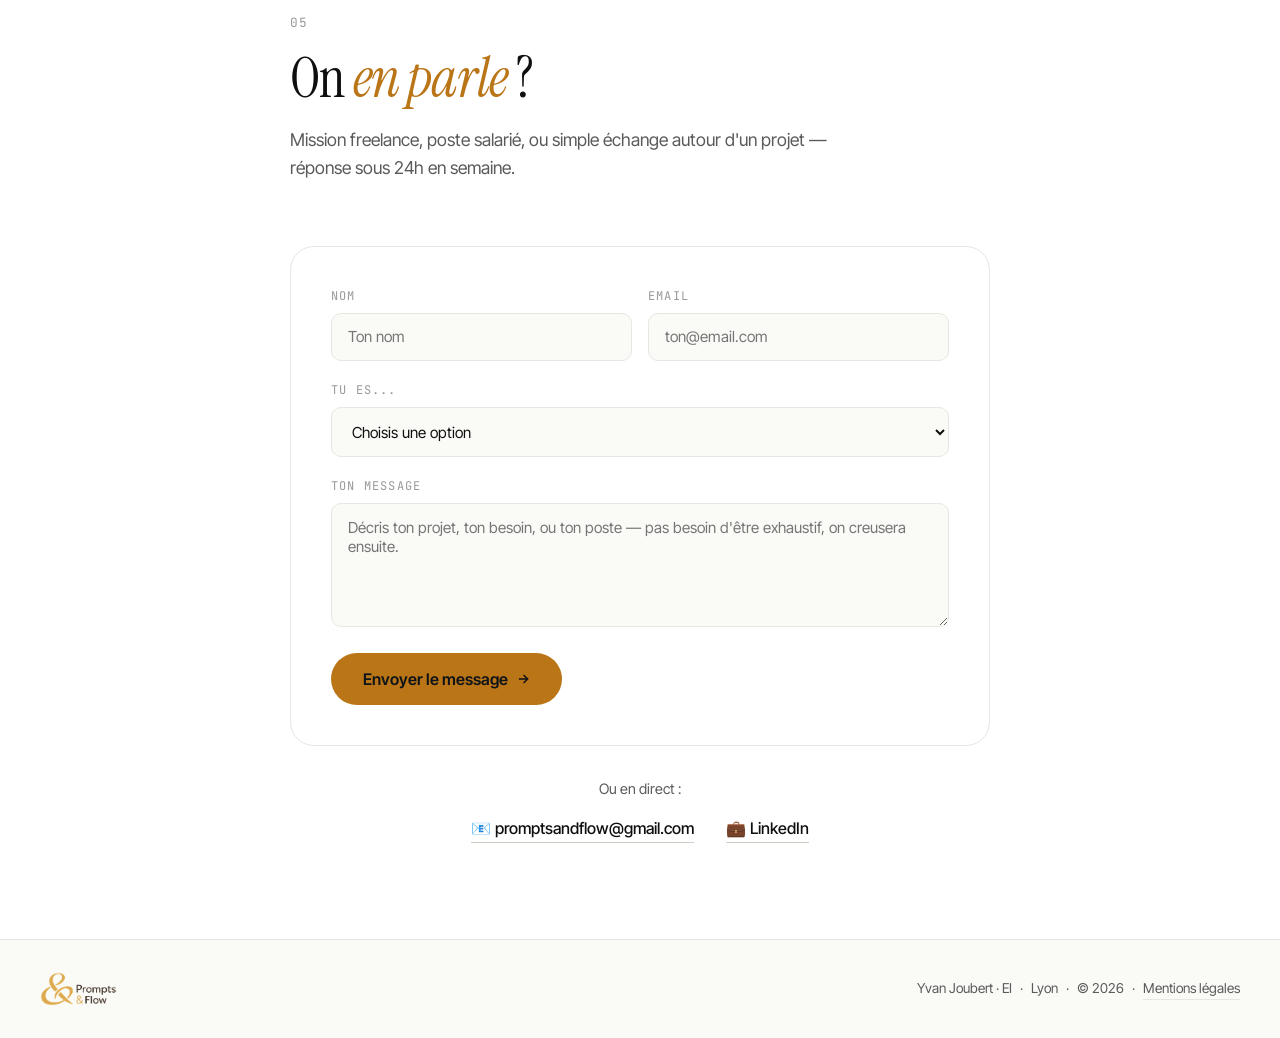
==== commit a97d8046: "Fix: grille services cassee + empilement des liens CV - Suppression d'un </div> parasite qui fermait" ====
--- a/index.html
+++ b/index.html
@@ -171,9 +171,10 @@
           <li>CRM &amp; bases métier (Airtable)</li>
           <li>Intégrations IA (Claude API, GPT)</li>
         </ul>
-        <a href="#contact" class="service-link">Discuter d'une mission →</a>
-        <a href="cv-yvan-joubert-freelance.pdf" target="_blank" rel="noopener" class="service-link">Voir mon CV →</a>
-      </div>  
+        <div class="service-links">
+          <a href="#contact" class="service-link">Discuter d'une mission →</a>
+          <a href="cv-yvan-joubert-freelance.pdf" target="_blank" rel="noopener" class="service-link">Voir mon CV →</a>
+        </div>
       </article>
 
       <article class="service-card">
@@ -186,7 +187,9 @@
           <li>Make / Airtable / Bubble Specialist</li>
           <li>Ouvert au CDI, CDD, alternance</li>
         </ul>
-        <a href="cv-yvan-joubert-salarie.pdf" target="_blank" rel="noopener" class="service-link">Voir mon CV →</a>
+        <div class="service-links">
+          <a href="cv-yvan-joubert-salarie.pdf" target="_blank" rel="noopener" class="service-link">Voir mon CV →</a>
+        </div>
       </article>
     </div>
   </section>
--- a/styles.css
+++ b/styles.css
@@ -556,6 +556,13 @@
   font-weight: bold;
 }
 
+.service-links {
+  display: flex;
+  flex-direction: column;
+  gap: 10px;
+  align-items: flex-start;
+}
+
 .service-link {
   color: var(--text);
   text-decoration: none;
